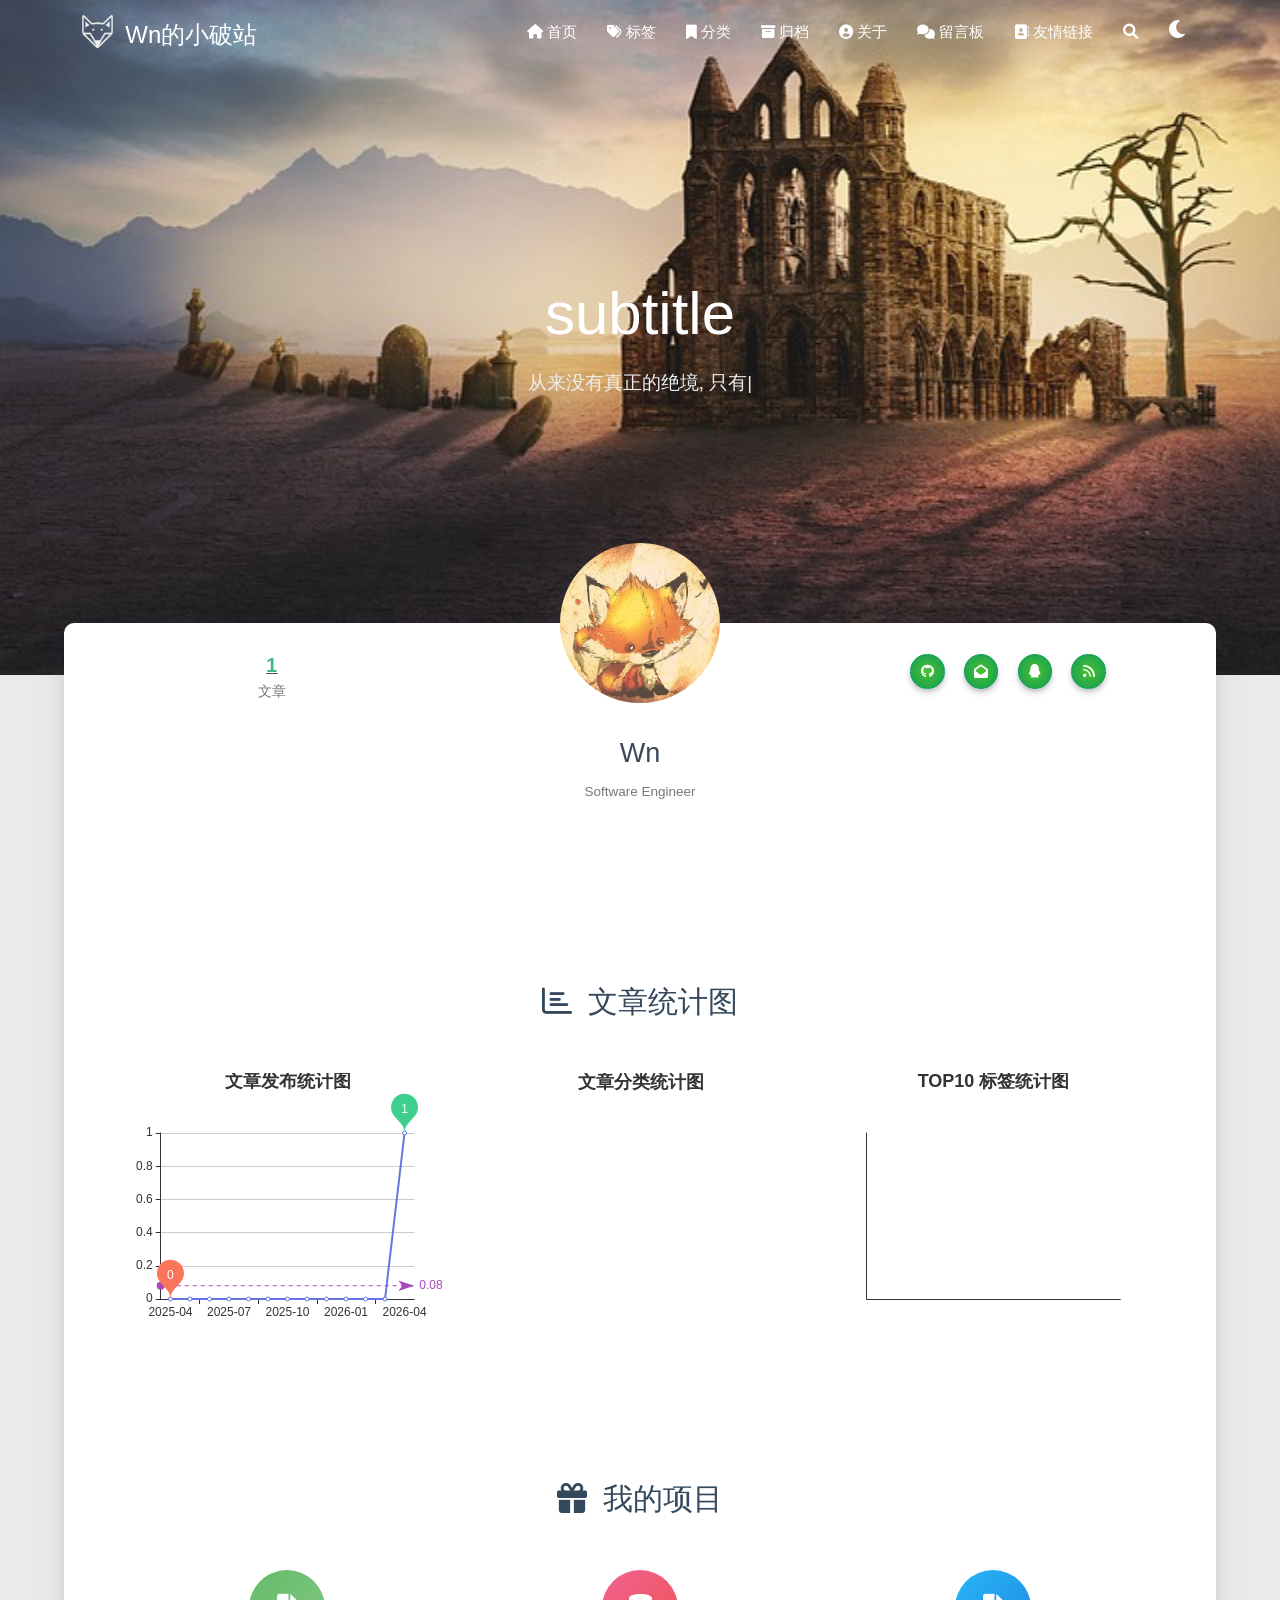
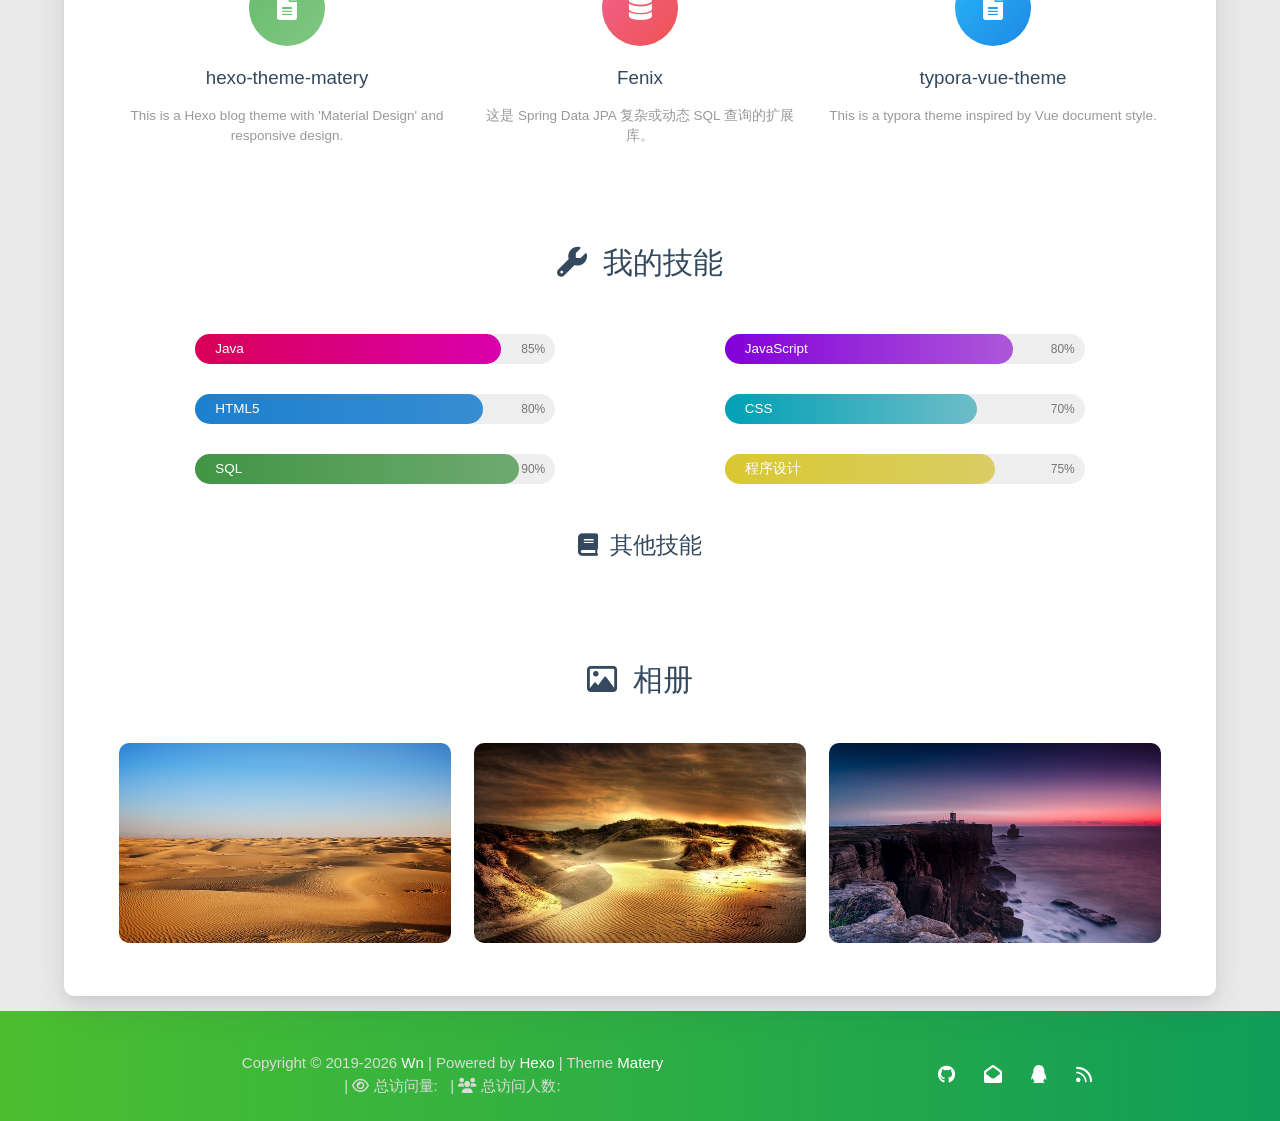
==== about/index.html @ 69664c90 "Site updated: 2026-04-17 13:32:18" ====
<!DOCTYPE HTML>
<html lang="zh-CN">


<head>
    <meta charset="utf-8">
    <meta name="keywords" content="关于, Wn的小破站">
    <meta name="description" content="不忘其所始，不求其所终">
    <meta http-equiv="X-UA-Compatible" content="IE=edge">
    <meta name="viewport" content="width=device-width, initial-scale=1.0, user-scalable=no">
    <meta name="renderer" content="webkit|ie-stand|ie-comp">
    <meta name="mobile-web-app-capable" content="yes">
    <meta name="format-detection" content="telephone=no">
    <meta name="apple-mobile-web-app-capable" content="yes">
    <meta name="apple-mobile-web-app-status-bar-style" content="black-translucent">
    <meta name="referrer" content="no-referrer-when-downgrade">
    <!-- Global site tag (gtag.js) - Google Analytics -->


    <title>关于 | Wn的小破站</title>
    <link rel="icon" type="image/png" href="/favicon.png">
    


    <!-- bg-cover style     -->



<link rel="stylesheet" type="text/css" href="/libs/awesome/css/all.min.css">
<link rel="stylesheet" type="text/css" href="/libs/materialize/materialize.min.css">
<link rel="stylesheet" type="text/css" href="/libs/aos/aos.css">
<link rel="stylesheet" type="text/css" href="/libs/animate/animate.min.css">
<link rel="stylesheet" type="text/css" href="/libs/lightGallery/css/lightgallery.min.css">
<link rel="stylesheet" type="text/css" href="/css/matery.css">
<link rel="stylesheet" type="text/css" href="/css/my.css">
<link rel="stylesheet" type="text/css" href="/css/dark.css" media="none" onload="if(media!='all')media='all'">




    <link rel="stylesheet" href="/libs/tocbot/tocbot.css">
    <link rel="stylesheet" href="/css/post.css">




    
        <link rel="stylesheet" type="text/css" href="/css/reward.css">
    



    <script src="/libs/jquery/jquery-3.6.0.min.js"></script>

<meta name="generator" content="Hexo 7.3.0"><link rel="alternate" href="/atom.xml" title="Wn的小破站" type="application/atom+xml">
<link rel="stylesheet" href="/css/prism.css" type="text/css">
<link rel="stylesheet" href="/css/prism-line-numbers.css" type="text/css"></head>


<body>
    <header class="navbar-fixed">
    <nav id="headNav" class="bg-color nav-transparent">
        <div id="navContainer" class="nav-wrapper container">
            <div class="brand-logo">
                <a href="/" class="waves-effect waves-light">
                    
                    <img src="/medias/logo.png" class="logo-img" alt="LOGO">
                    
                    <span class="logo-span">Wn的小破站</span>
                </a>
            </div>
            

<a href="#" data-target="mobile-nav" class="sidenav-trigger button-collapse"><i class="fas fa-bars"></i></a>
<ul class="right nav-menu">
  
  <li class="hide-on-med-and-down nav-item">
    
    <a href="/" class="waves-effect waves-light">
      
      <i class="fas fa-home" style="zoom: 0.6;"></i>
      
      <span>首页</span>
    </a>
    
  </li>
  
  <li class="hide-on-med-and-down nav-item">
    
    <a href="/tags" class="waves-effect waves-light">
      
      <i class="fas fa-tags" style="zoom: 0.6;"></i>
      
      <span>标签</span>
    </a>
    
  </li>
  
  <li class="hide-on-med-and-down nav-item">
    
    <a href="/categories" class="waves-effect waves-light">
      
      <i class="fas fa-bookmark" style="zoom: 0.6;"></i>
      
      <span>分类</span>
    </a>
    
  </li>
  
  <li class="hide-on-med-and-down nav-item">
    
    <a href="/archives" class="waves-effect waves-light">
      
      <i class="fas fa-archive" style="zoom: 0.6;"></i>
      
      <span>归档</span>
    </a>
    
  </li>
  
  <li class="hide-on-med-and-down nav-item">
    
    <a href="/about" class="waves-effect waves-light">
      
      <i class="fas fa-user-circle" style="zoom: 0.6;"></i>
      
      <span>关于</span>
    </a>
    
  </li>
  
  <li class="hide-on-med-and-down nav-item">
    
    <a href="/contact" class="waves-effect waves-light">
      
      <i class="fas fa-comments" style="zoom: 0.6;"></i>
      
      <span>留言板</span>
    </a>
    
  </li>
  
  <li class="hide-on-med-and-down nav-item">
    
    <a href="/friends" class="waves-effect waves-light">
      
      <i class="fas fa-address-book" style="zoom: 0.6;"></i>
      
      <span>友情链接</span>
    </a>
    
  </li>
  
  <li>
    <a href="#searchModal" class="modal-trigger waves-effect waves-light">
      <i id="searchIcon" class="fas fa-search" title="搜索" style="zoom: 0.85;"></i>
    </a>
  </li>
  <li>
    <a href="javascript:;" class="waves-effect waves-light" onclick="switchNightMode()" title="深色/浅色模式" >
      <i id="sum-moon-icon" class="fas fa-sun" style="zoom: 0.85;"></i>
    </a>
  </li>
</ul>


<div id="mobile-nav" class="side-nav sidenav">

    <div class="mobile-head bg-color">
        
        <img src="/medias/logo.png" class="logo-img circle responsive-img">
        
        <div class="logo-name">Wn的小破站</div>
        <div class="logo-desc">
            
            不忘其所始，不求其所终
            
        </div>
    </div>

    <ul class="menu-list mobile-menu-list">
        
        <li class="m-nav-item">
	  
		<a href="/" class="waves-effect waves-light">
			
			    <i class="fa-fw fas fa-home"></i>
			
			首页
		</a>
          
        </li>
        
        <li class="m-nav-item">
	  
		<a href="/tags" class="waves-effect waves-light">
			
			    <i class="fa-fw fas fa-tags"></i>
			
			标签
		</a>
          
        </li>
        
        <li class="m-nav-item">
	  
		<a href="/categories" class="waves-effect waves-light">
			
			    <i class="fa-fw fas fa-bookmark"></i>
			
			分类
		</a>
          
        </li>
        
        <li class="m-nav-item">
	  
		<a href="/archives" class="waves-effect waves-light">
			
			    <i class="fa-fw fas fa-archive"></i>
			
			归档
		</a>
          
        </li>
        
        <li class="m-nav-item">
	  
		<a href="/about" class="waves-effect waves-light">
			
			    <i class="fa-fw fas fa-user-circle"></i>
			
			关于
		</a>
          
        </li>
        
        <li class="m-nav-item">
	  
		<a href="/contact" class="waves-effect waves-light">
			
			    <i class="fa-fw fas fa-comments"></i>
			
			留言板
		</a>
          
        </li>
        
        <li class="m-nav-item">
	  
		<a href="/friends" class="waves-effect waves-light">
			
			    <i class="fa-fw fas fa-address-book"></i>
			
			友情链接
		</a>
          
        </li>
        
        
        <li><div class="divider"></div></li>
        <li>
            <a href="https://github.com/blinkfox/hexo-theme-matery" class="waves-effect waves-light" target="_blank">
                <i class="fab fa-github-square fa-fw"></i>Fork Me
            </a>
        </li>
        
    </ul>
</div>


        </div>

        
            <style>
    .nav-transparent .github-corner {
        display: none !important;
    }

    .github-corner {
        position: absolute;
        z-index: 10;
        top: 0;
        right: 0;
        border: 0;
        transform: scale(1.1);
    }

    .github-corner svg {
        color: #0f9d58;
        fill: #fff;
        height: 64px;
        width: 64px;
    }

    .github-corner:hover .octo-arm {
        animation: a 0.56s ease-in-out;
    }

    .github-corner .octo-arm {
        animation: none;
    }

    @keyframes a {
        0%,
        to {
            transform: rotate(0);
        }
        20%,
        60% {
            transform: rotate(-25deg);
        }
        40%,
        80% {
            transform: rotate(10deg);
        }
    }
</style>

<a href="https://github.com/blinkfox/hexo-theme-matery" class="github-corner tooltipped hide-on-med-and-down" target="_blank"
   data-tooltip="Fork Me" data-position="left" data-delay="50">
    <svg viewBox="0 0 250 250" aria-hidden="true">
        <path d="M0,0 L115,115 L130,115 L142,142 L250,250 L250,0 Z"></path>
        <path d="M128.3,109.0 C113.8,99.7 119.0,89.6 119.0,89.6 C122.0,82.7 120.5,78.6 120.5,78.6 C119.2,72.0 123.4,76.3 123.4,76.3 C127.3,80.9 125.5,87.3 125.5,87.3 C122.9,97.6 130.6,101.9 134.4,103.2"
              fill="currentColor" style="transform-origin: 130px 106px;" class="octo-arm"></path>
        <path d="M115.0,115.0 C114.9,115.1 118.7,116.5 119.8,115.4 L133.7,101.6 C136.9,99.2 139.9,98.4 142.2,98.6 C133.8,88.0 127.5,74.4 143.8,58.0 C148.5,53.4 154.0,51.2 159.7,51.0 C160.3,49.4 163.2,43.6 171.4,40.1 C171.4,40.1 176.1,42.5 178.8,56.2 C183.1,58.6 187.2,61.8 190.9,65.4 C194.5,69.0 197.7,73.2 200.1,77.6 C213.8,80.2 216.3,84.9 216.3,84.9 C212.7,93.1 206.9,96.0 205.4,96.6 C205.1,102.4 203.0,107.8 198.3,112.5 C181.9,128.9 168.3,122.5 157.7,114.1 C157.9,116.9 156.7,120.9 152.7,124.9 L141.0,136.5 C139.8,137.7 141.6,141.9 141.8,141.8 Z"
              fill="currentColor" class="octo-body"></path>
    </svg>
</a>
        
    </nav>

</header>

    <style type="text/css">
    /* don't remove. */
    .about-cover {
        height: 75vh;
    }
</style>

<div class="bg-cover pd-header about-cover">
    <div class="container">
    <div class="row">
    <div class="col s10 offset-s1 m8 offset-m2 l8 offset-l2">
        <div class="brand">
            <div class="title center-align">
                
                    subtitle
                
            </div>

            <div class="description center-align">
                
                <span id="subtitle"></span>
                <script src="/libs/typed/typed.js"></script>
                <script>
                    var typed = new Typed("#subtitle", {
                        strings: [ 
                            
                                "从来没有真正的绝境, 只有心灵的迷途",
                            
                                "Never really desperate, only the lost of the soul",
                            
                        ],
                        startDelay: 300,
                        typeSpeed: 100,
                        loop: true,
                        backSpeed: 50,
                        showCursor: true
                    });
                </script>
                
            </div>
        </div>
    </div>
</div>


<script>
    // 每天切换 banner 图.  Switch banner image every day.
    var bannerUrl = "/medias/banner/" + new Date().getDay() + '.jpg';
    $('.bg-cover').css('background-image', 'url(' + bannerUrl + ')');
</script>
<script>
    
      var bannerUrl = "/medias/featureimages/" + Math.floor(Math.random() * 24) + '.jpg';
    
    $('.bg-cover.about-cover').css('background-image', 'url(' + bannerUrl + ')');

</script>


    </div>
</div>

<main class="content">

    <div id="aboutme" class="container about-container">
        <div class="card">
            <div class="card-content">
                <div class="row">
                    <div class="post-statis col l4 hide-on-med-and-down" data-aos="zoom-in-right">
                        
<div class="statis">
    <span class="count"><a href="/">1</a></span>
    <span class="name">文章</span>
</div>






                    </div>
                    <div class="col s12 m12 l4">
                        <div class="profile center-align">
                            <div class="avatar">
                                <img src="/medias/avatar.jpg" alt="Wn"
                                     class="circle responsive-img avatar-img">
                            </div>
                            <div class="author">
                                <div class="post-statis hide-on-large-only" data-aos="zoom-in-right">
                                    
<div class="statis">
    <span class="count"><a href="/">1</a></span>
    <span class="name">文章</span>
</div>






                                </div>
                                <div class="title">Wn</div>
                                <div class="career">Software Engineer</div>
                                <div class="social-link hide-on-large-only" data-aos="zoom-in-left">
                                    
    <a href="https://github.com/blinkfox" class="tooltipped" target="_blank" data-tooltip="访问我的GitHub" data-position="top" data-delay="50">
        <i class="fab fa-github"></i>
    </a>



    <a href="mailto:1181062873@qq.com" class="tooltipped" target="_blank" data-tooltip="邮件联系我" data-position="top" data-delay="50">
        <i class="fas fa-envelope-open"></i>
    </a>







    <a href="tencent://AddContact/?fromId=50&fromSubId=1&subcmd=all&uin=1181062873" class="tooltipped" target="_blank" data-tooltip="QQ联系我: 1181062873" data-position="top" data-delay="50">
        <i class="fab fa-qq"></i>
    </a>







    <a href="/atom.xml" class="tooltipped" target="_blank" data-tooltip="RSS 订阅" data-position="top" data-delay="50">
        <i class="fas fa-rss"></i>
    </a>


                                </div>
                            </div>
                        </div>
                    </div>
                    <div class="col l4 hide-on-med-and-down" data-aos="zoom-in-left">
                        <div class="social-link">
                            
    <a href="https://github.com/blinkfox" class="tooltipped" target="_blank" data-tooltip="访问我的GitHub" data-position="top" data-delay="50">
        <i class="fab fa-github"></i>
    </a>



    <a href="mailto:1181062873@qq.com" class="tooltipped" target="_blank" data-tooltip="邮件联系我" data-position="top" data-delay="50">
        <i class="fas fa-envelope-open"></i>
    </a>







    <a href="tencent://AddContact/?fromId=50&fromSubId=1&subcmd=all&uin=1181062873" class="tooltipped" target="_blank" data-tooltip="QQ联系我: 1181062873" data-position="top" data-delay="50">
        <i class="fab fa-qq"></i>
    </a>







    <a href="/atom.xml" class="tooltipped" target="_blank" data-tooltip="RSS 订阅" data-position="top" data-delay="50">
        <i class="fas fa-rss"></i>
    </a>


                        </div>
                    </div>
                </div>

                <div class="introduction center-align" data-aos="fade-up">If you wish to succeed, you should use persistence as your good friend, experience as your reference, prudence as your brother and hope as your sentry.</div>

                <style type="text/css">
    #posts-chart,
    #categories-chart,
    #tags-chart {
        width: 100%;
        height: 300px;
        margin: 0.5rem auto;
        padding: 0.5rem;
    }
</style>

<div id="postCharts" class="post-charts">
    <div class="title center-align" data-aos="zoom-in-up">
        <i class="far fa-bar-chart"></i>&nbsp;&nbsp;文章统计图
    </div>
    <div class="row">
        <div class="chart col s12 m6 l4" data-aos="zoom-in-up">
            <div id="posts-chart"></div>
        </div>

        <div class="chart col s12 m6 l4" data-aos="zoom-in-up">
            <div id="categories-chart"></div>
        </div>

        <div class="chart col s12 m6 l4" data-aos="zoom-in-up">
            <div id="tags-chart"></div>
        </div>
    </div>
</div>

<script type="text/javascript" src="/libs/echarts/echarts.min.js"></script>
<script>
    let postsChart = echarts.init(document.getElementById('posts-chart'));
    let categoriesChart = echarts.init(document.getElementById('categories-chart'));
    let tagsChart = echarts.init(document.getElementById('tags-chart'));

    

    let postsOption = {
        title: {
            text: '文章发布统计图',
            top: -5,
            x: 'center'
        },
        tooltip: {
            trigger: 'axis'
        },
        xAxis: {
            type: 'category',
            data: ["2025-04","2025-05","2025-06","2025-07","2025-08","2025-09","2025-10","2025-11","2025-12","2026-01","2026-02","2026-03","2026-04"]
        },
        yAxis: {
            type: 'value',
        },
        series: [
            {
                name: '文章篇数',
                type: 'line',
                color: ['#6772e5'],
                data: [0,0,0,0,0,0,0,0,0,0,0,0,1],
                markPoint: {
                    symbolSize: 45,
                    color: ['#fa755a','#3ecf8e','#82d3f4'],
                    data: [{
                        type: 'max',
                        itemStyle: {color: ['#3ecf8e']},
                        name: '最大值'
                    }, {
                        type: 'min',
                        itemStyle: {color: ['#fa755a']},
                        name: '最小值'
                    }]
                },
                markLine: {
                    itemStyle: {color: ['#ab47bc']},
                    data: [
                        {type: 'average', name: '平均值'}
                    ]
                }
            }
        ]
    };

    

    let categoriesOption = {
        title: {
            text: '文章分类统计图',
            top: -4,
            x: 'center'
        },
        tooltip: {
            trigger: 'item',
            formatter: "{a} <br/>{b} : {c} ({d}%)"
        },
        series: [
            {
                name: '分类',
                type: 'pie',
                radius: '50%',
                color: ['#6772e5', '#ff9e0f', '#fa755a', '#3ecf8e', '#82d3f4', '#ab47bc', '#525f7f', '#f51c47', '#26A69A'],
                data: [],
                itemStyle: {
                    emphasis: {
                        shadowBlur: 10,
                        shadowOffsetX: 0,
                        shadowColor: 'rgba(0, 0, 0, 0.5)'
                    }
                }
            }
        ]
    };

    

    let tagsOption = {
        title: {
            text: 'TOP10 标签统计图',
            top: -5,
            x: 'center'
        },
        tooltip: {},
        xAxis: [
            {
                type: 'category',
                data: []
            }
        ],
        yAxis: [
            {
                type: 'value'
            }
        ],
        series: [
            {
                type: 'bar',
                color: ['#82d3f4'],
                barWidth : 18,
                data: [],
                markPoint: {
                    symbolSize: 45,
                    data: [{
                        type: 'max',
                        itemStyle: {color: ['#3ecf8e']},
                        name: '最大值'
                    }, {
                        type: 'min',
                        itemStyle: {color: ['#fa755a']},
                        name: '最小值'
                    }],
                },
                markLine: {
                    itemStyle: {color: ['#ab47bc']},
                    data: [
                        {type: 'average', name: '平均值'}
                    ]
                }
            }
        ]
    };

    // render the charts
    postsChart.setOption(postsOption);
    categoriesChart.setOption(categoriesOption);
    tagsChart.setOption(tagsOption);
</script>


                
                
<div class="my-projects">
    <div class="title center-align" data-aos="zoom-in-up">
        <i class="fas fa-gift"></i>&nbsp;&nbsp;我的项目
    </div>
    <div class="row">
        
        
        <div class="col s12 m6 l4" data-aos="fade-up">
            <div class="info center-align">
                <a href="http://github.com/blinkfox/hexo-theme-matery" class="icon"
                   style="background: linear-gradient(to bottom right, #66BB6A 0%, #81C784 100%)" target="_blank">
                    <i class="fas fa-file-alt"></i>
                </a>
                <div class="info-title">
                    <a href="http://github.com/blinkfox/hexo-theme-matery" target="_blank">hexo-theme-matery</a>
                </div>
                <div class="info-desc">This is a Hexo blog theme with &#39;Material Design&#39; and responsive design.</div>
            </div>
        </div>
        
        <div class="col s12 m6 l4" data-aos="fade-up">
            <div class="info center-align">
                <a href="https://github.com/blinkfox/fenix" class="icon"
                   style="background: linear-gradient(to bottom right, #F06292 0%, #EF5350 100%)" target="_blank">
                    <i class="fas fa-database"></i>
                </a>
                <div class="info-title">
                    <a href="https://github.com/blinkfox/fenix" target="_blank">Fenix</a>
                </div>
                <div class="info-desc">这是 Spring Data JPA 复杂或动态 SQL 查询的扩展库。</div>
            </div>
        </div>
        
        <div class="col s12 m6 l4" data-aos="fade-up">
            <div class="info center-align">
                <a href="https://github.com/blinkfox/typora-vue-theme" class="icon"
                   style="background: linear-gradient(to bottom right, #29B6F6 0%, #1E88E5 100%)" target="_blank">
                    <i class="fas fa-file-alt"></i>
                </a>
                <div class="info-title">
                    <a href="https://github.com/blinkfox/typora-vue-theme" target="_blank">typora-vue-theme</a>
                </div>
                <div class="info-desc">This is a typora theme inspired by Vue document style.</div>
            </div>
        </div>
        
        
    </div>
</div>

                

                
                
<div class="my-skills">
    <div class="title center-align" data-aos="zoom-in-up">
        <i class="fas fa-wrench"></i>&nbsp;&nbsp;我的技能
    </div>
    <div class="row">
        
        
        
        <div class="col s12 m6 l6" data-aos="fade-up">
            <div class="skillbar">
                <div class="skillbar-title"
                     style="background: linear-gradient(to right, #FF0066 0%, #FF00CC 100%); width: 85%">
                    <span>Java</span>
                </div>
                <div class="skill-bar-percent">85%</div>
            </div>
        </div>
        
        
        <div class="col s12 m6 l6" data-aos="fade-up">
            <div class="skillbar">
                <div class="skillbar-title"
                     style="background: linear-gradient(to right, #9900FF 0%, #CC66FF 100%); width: 80%">
                    <span>JavaScript</span>
                </div>
                <div class="skill-bar-percent">80%</div>
            </div>
        </div>
        
        
        <div class="col s12 m6 l6" data-aos="fade-up">
            <div class="skillbar">
                <div class="skillbar-title"
                     style="background: linear-gradient(to right, #2196F3 0%, #42A5F5 100%); width: 80%">
                    <span>HTML5</span>
                </div>
                <div class="skill-bar-percent">80%</div>
            </div>
        </div>
        
        
        <div class="col s12 m6 l6" data-aos="fade-up">
            <div class="skillbar">
                <div class="skillbar-title"
                     style="background: linear-gradient(to right, #00BCD4 0%, #80DEEA 100%); width: 70%">
                    <span>CSS</span>
                </div>
                <div class="skill-bar-percent">70%</div>
            </div>
        </div>
        
        
        <div class="col s12 m6 l6" data-aos="fade-up">
            <div class="skillbar">
                <div class="skillbar-title"
                     style="background: linear-gradient(to right, #4CAF50 0%, #81C784 100%); width: 90%">
                    <span>SQL</span>
                </div>
                <div class="skill-bar-percent">90%</div>
            </div>
        </div>
        
        
        <div class="col s12 m6 l6" data-aos="fade-up">
            <div class="skillbar">
                <div class="skillbar-title"
                     style="background: linear-gradient(to right, #FFEB3B 0%, #FFF176 100%); width: 75%">
                    <span>程序设计</span>
                </div>
                <div class="skill-bar-percent">75%</div>
            </div>
        </div>
        
        
    </div>

    

    
    <div class="other-skills chip-container" data-aos="zoom-in-up">
        <div class="sub-title center-align"><i class="fa fa-book"></i>&nbsp;&nbsp;其他技能</div>
        <div class="tag-chips center-align">
            
        </div>
    </div>
    

</div>

                

                
                
<div id="myGallery" class="my-gallery">
    <div class="title center-align" data-aos="zoom-in-up">
        <i class="far fa-image"></i>&nbsp;&nbsp;相册
    </div>
    <div class="row">
        
        
        <div class="photo col s12 m6 l4" data-aos="fade-up">
            <div class="img-item" data-src="/medias/featureimages/0.jpg">
                <img src="/medias/featureimages/0.jpg" class="responsive-img">
            </div>
        </div>
        
        <div class="photo col s12 m6 l4" data-aos="fade-up">
            <div class="img-item" data-src="/medias/featureimages/1.jpg">
                <img src="/medias/featureimages/1.jpg" class="responsive-img">
            </div>
        </div>
        
        <div class="photo col s12 m6 l4" data-aos="fade-up">
            <div class="img-item" data-src="/medias/featureimages/2.jpg">
                <img src="/medias/featureimages/2.jpg" class="responsive-img">
            </div>
        </div>
        
        
    </div>
</div>

<script>
    $(function () {
        let animateClass = 'animated pulse';
        $('#myGallery .photo').hover(function () {
            $(this).addClass(animateClass);
        }, function () {
            $(this).removeClass(animateClass);
        });
    });
</script>

                
                
                
                
            </div>
        </div>
    </div>
</main>


    <footer class="page-footer bg-color">
    
        <link rel="stylesheet" href="/libs/aplayer/APlayer.min.css">
<style>
    .aplayer .aplayer-lrc p {
        
        display: none;
        
        font-size: 12px;
        font-weight: 700;
        line-height: 16px !important;
    }

    .aplayer .aplayer-lrc p.aplayer-lrc-current {
        
        display: none;
        
        font-size: 15px;
        color: #42b983;
    }

    
    .aplayer.aplayer-fixed.aplayer-narrow .aplayer-body {
        left: -66px !important;
    }

    .aplayer.aplayer-fixed.aplayer-narrow .aplayer-body:hover {
        left: 0px !important;
    }

    
</style>
<div class="">
    
    <div class="row">
        <meting-js class="col l8 offset-l2 m10 offset-m1 s12"
                   server="netease"
                   type="playlist"
                   id="503838841"
                   fixed='true'
                   autoplay='false'
                   theme='#42b983'
                   loop='all'
                   order='random'
                   preload='auto'
                   volume='0.7'
                   list-folded='true'
        >
        </meting-js>
    </div>
</div>

<script src="/libs/aplayer/APlayer.min.js"></script>
<script src="/libs/aplayer/Meting.min.js"></script>

    

    <div class="container row center-align"
         style="margin-bottom: 0px !important;">
        <div class="col s12 m8 l8 copy-right">
            Copyright&nbsp;&copy;
            
                <span id="year">2019-2026</span>
            
            <a href="/about" target="_blank">Wn</a>
            |&nbsp;Powered by&nbsp;<a href="https://hexo.io/" target="_blank">Hexo</a>
            |&nbsp;Theme&nbsp;<a href="https://github.com/blinkfox/hexo-theme-matery" target="_blank">Matery</a>
            
            <br>
            
            
            
                
            
            
                <span id="busuanzi_container_site_pv">
                &nbsp;|&nbsp;<i class="far fa-eye"></i>&nbsp;总访问量:&nbsp;
                    <span id="busuanzi_value_site_pv" class="white-color"></span>
            </span>
            
            
                <span id="busuanzi_container_site_uv">
                &nbsp;|&nbsp;<i class="fas fa-users"></i>&nbsp;总访问人数:&nbsp;
                    <span id="busuanzi_value_site_uv" class="white-color"></span>
            </span>
            
            <br>

            <!-- 运行天数提醒. -->
            
            <br>
            
        </div>
        <div class="col s12 m4 l4 social-link social-statis">
    <a href="https://github.com/blinkfox" class="tooltipped" target="_blank" data-tooltip="访问我的GitHub" data-position="top" data-delay="50">
        <i class="fab fa-github"></i>
    </a>



    <a href="mailto:1181062873@qq.com" class="tooltipped" target="_blank" data-tooltip="邮件联系我" data-position="top" data-delay="50">
        <i class="fas fa-envelope-open"></i>
    </a>







    <a href="tencent://AddContact/?fromId=50&fromSubId=1&subcmd=all&uin=1181062873" class="tooltipped" target="_blank" data-tooltip="QQ联系我: 1181062873" data-position="top" data-delay="50">
        <i class="fab fa-qq"></i>
    </a>







    <a href="/atom.xml" class="tooltipped" target="_blank" data-tooltip="RSS 订阅" data-position="top" data-delay="50">
        <i class="fas fa-rss"></i>
    </a>

</div>
    </div>
</footer>

<div class="progress-bar"></div>


    <!-- 搜索遮罩框 -->
<div id="searchModal" class="modal">
    <div class="modal-content">
        <div class="search-header">
            <span class="title"><i class="fas fa-search"></i>&nbsp;&nbsp;搜索</span>
            <input type="search" id="searchInput" name="s" placeholder="请输入搜索的关键字"
                   class="search-input">
        </div>
        <div id="searchResult"></div>
    </div>
</div>

<script type="text/javascript">
$(function () {
    var searchFunc = function (path, search_id, content_id) {
        'use strict';
        $.ajax({
            url: path,
            dataType: "xml",
            success: function (xmlResponse) {
                // get the contents from search data
                var datas = $("entry", xmlResponse).map(function () {
                    return {
                        title: $("title", this).text(),
                        content: $("content", this).text(),
                        url: $("url", this).text()
                    };
                }).get();
                var $input = document.getElementById(search_id);
                var $resultContent = document.getElementById(content_id);
                $input.addEventListener('input', function () {
                    var str = '<ul class=\"search-result-list\">';
                    var keywords = this.value.trim().toLowerCase().split(/[\s\-]+/);
                    $resultContent.innerHTML = "";
                    if (this.value.trim().length <= 0) {
                        return;
                    }
                    // perform local searching
                    datas.forEach(function (data) {
                        var isMatch = true;
                        var data_title = data.title.trim().toLowerCase();
                        var data_content = data.content.trim().replace(/<[^>]+>/g, "").toLowerCase();
                        var data_url = data.url;
                        data_url = data_url.indexOf('/') === 0 ? data.url : '/' + data_url;
                        var index_title = -1;
                        var index_content = -1;
                        var first_occur = -1;
                        // only match artiles with not empty titles and contents
                        if (data_title !== '' && data_content !== '') {
                            keywords.forEach(function (keyword, i) {
                                index_title = data_title.indexOf(keyword);
                                index_content = data_content.indexOf(keyword);
                                if (index_title < 0 && index_content < 0) {
                                    isMatch = false;
                                } else {
                                    if (index_content < 0) {
                                        index_content = 0;
                                    }
                                    if (i === 0) {
                                        first_occur = index_content;
                                    }
                                }
                            });
                        }
                        // show search results
                        if (isMatch) {
                            str += "<li><a href='" + data_url + "' class='search-result-title'>" + data_title + "</a>";
                            var content = data.content.trim().replace(/<[^>]+>/g, "");
                            if (first_occur >= 0) {
                                // cut out 100 characters
                                var start = first_occur - 20;
                                var end = first_occur + 80;
                                if (start < 0) {
                                    start = 0;
                                }
                                if (start === 0) {
                                    end = 100;
                                }
                                if (end > content.length) {
                                    end = content.length;
                                }
                                var match_content = content.substr(start, end);
                                // highlight all keywords
                                keywords.forEach(function (keyword) {
                                    var regS = new RegExp(keyword, "gi");
                                    match_content = match_content.replace(regS, "<em class=\"search-keyword\">" + keyword + "</em>");
                                });

                                str += "<p class=\"search-result\">" + match_content + "...</p>"
                            }
                            str += "</li>";
                        }
                    });
                    str += "</ul>";
                    $resultContent.innerHTML = str;
                });
            }
        });
    };

    searchFunc('/search.xml', 'searchInput', 'searchResult');
});
</script>

    <!-- 白天和黑夜主题 -->
<div class="stars-con">
    <div id="stars"></div>
    <div id="stars2"></div>
    <div id="stars3"></div>  
</div>

<script>
    function switchNightMode() {
        $('<div class="Cuteen_DarkSky"><div class="Cuteen_DarkPlanet"></div></div>').appendTo($('body')),
        setTimeout(function () {
            $('body').hasClass('DarkMode') 
            ? ($('body').removeClass('DarkMode'), localStorage.setItem('isDark', '0'), $('#sum-moon-icon').removeClass("fa-sun").addClass('fa-moon')) 
            : ($('body').addClass('DarkMode'), localStorage.setItem('isDark', '1'), $('#sum-moon-icon').addClass("fa-sun").removeClass('fa-moon')),
            
            setTimeout(function () {
            $('.Cuteen_DarkSky').fadeOut(1e3, function () {
                $(this).remove()
            })
            }, 2e3)
        })
    }
</script>

    <!-- 回到顶部按钮 -->
<div id="backTop" class="top-scroll">
    <a class="btn-floating btn-large waves-effect waves-light" href="#!">
        <i class="fas fa-arrow-up"></i>
    </a>
</div>


    <script src="/libs/materialize/materialize.min.js"></script>
    <script src="/libs/masonry/masonry.pkgd.min.js"></script>
    <script src="/libs/aos/aos.js"></script>
    <script src="/libs/scrollprogress/scrollProgress.min.js"></script>
    <script src="/libs/lightGallery/js/lightgallery-all.min.js"></script>
    <script src="/js/matery.js"></script>

    

    
    
    

    <!-- 雪花特效 -->
    

    <!-- 鼠标星星特效 -->
    

     
        <script src="https://ssl.captcha.qq.com/TCaptcha.js"></script>
        <script src="/libs/others/TencentCaptcha.js"></script>
        <button id="TencentCaptcha" data-appid="xxxxxxxxxx" data-cbfn="callback" type="button" hidden></button>
    

    <!-- Baidu Analytics -->

    <!-- Baidu Push -->

<script>
    (function () {
        var bp = document.createElement('script');
        var curProtocol = window.location.protocol.split(':')[0];
        if (curProtocol === 'https') {
            bp.src = 'https://zz.bdstatic.com/linksubmit/push.js';
        } else {
            bp.src = 'http://push.zhanzhang.baidu.com/push.js';
        }
        var s = document.getElementsByTagName("script")[0];
        s.parentNode.insertBefore(bp, s);
    })();
</script>

    
    <script src="/libs/others/clicklove.js" async="async"></script>
    
    
    <script async src="/libs/others/busuanzi.pure.mini.js"></script>
    

    

    

    <!--腾讯兔小巢-->
    
    

    

    

    
    <script src="/libs/instantpage/instantpage.js" type="module"></script>
    

</body>

</html>
---- libs/lightGallery/css/lightgallery.min.css ----
@font-face{font-family:lg;src:url(../fonts/lg.ttf?22t19m) format("truetype"),url(../fonts/lg.woff?22t19m) format("woff"),url(../fonts/lg.svg?22t19m#lg) format("svg");font-weight:400;font-style:normal;font-display:block}.lg-icon{font-family:lg!important;speak:never;font-style:normal;font-weight:400;font-variant:normal;text-transform:none;line-height:1;-webkit-font-smoothing:antialiased;-moz-osx-font-smoothing:grayscale}.lg-actions .lg-next,.lg-actions .lg-prev{background-color:rgba(0,0,0,.45);border-radius:2px;color:#999;cursor:pointer;display:block;font-size:22px;margin-top:-10px;padding:8px 10px 9px;position:absolute;top:50%;z-index:1080;border:none;outline:0}.lg-actions .lg-next.disabled,.lg-actions .lg-prev.disabled{pointer-events:none;opacity:.5}.lg-actions .lg-next:hover,.lg-actions .lg-prev:hover{color:#FFF}.lg-actions .lg-next{right:20px}.lg-actions .lg-next:before{content:"\e095"}.lg-actions .lg-prev{left:20px}.lg-actions .lg-prev:after{content:"\e094"}@-webkit-keyframes lg-right-end{0%,100%{left:0}50%{left:-30px}}@-moz-keyframes lg-right-end{0%,100%{left:0}50%{left:-30px}}@-ms-keyframes lg-right-end{0%,100%{left:0}50%{left:-30px}}@keyframes lg-right-end{0%,100%{left:0}50%{left:-30px}}@-webkit-keyframes lg-left-end{0%,100%{left:0}50%{left:30px}}@-moz-keyframes lg-left-end{0%,100%{left:0}50%{left:30px}}@-ms-keyframes lg-left-end{0%,100%{left:0}50%{left:30px}}@keyframes lg-left-end{0%,100%{left:0}50%{left:30px}}.lg-outer.lg-right-end .lg-object{-webkit-animation:lg-right-end .3s;-o-animation:lg-right-end .3s;animation:lg-right-end .3s;position:relative}.lg-outer.lg-left-end .lg-object{-webkit-animation:lg-left-end .3s;-o-animation:lg-left-end .3s;animation:lg-left-end .3s;position:relative}.lg-toolbar{z-index:1082;left:0;position:absolute;top:0;width:100%;background-color:rgba(0,0,0,.45)}.lg-toolbar .lg-icon{color:#999;cursor:pointer;float:right;font-size:24px;height:47px;line-height:27px;padding:10px 0;text-align:center;width:50px;text-decoration:none!important;outline:0;background:0 0;border:none;box-shadow:none;-webkit-transition:color .2s linear;-o-transition:color .2s linear;transition:color .2s linear}.lg-toolbar .lg-icon:hover{color:#FFF}.lg-toolbar .lg-close:after{content:"\e070"}.lg-toolbar .lg-download:after{content:"\e0f2"}.lg-sub-html{background-color:rgba(0,0,0,.45);bottom:0;color:#EEE;font-size:16px;left:0;padding:10px 40px;position:fixed;right:0;text-align:center;z-index:1080}.lg-sub-html h4{margin:0;font-size:13px;font-weight:700}.lg-sub-html p{font-size:12px;margin:5px 0 0}#lg-counter{color:#999;display:inline-block;font-size:16px;padding-left:20px;padding-top:12px;vertical-align:middle}.lg-next,.lg-prev,.lg-toolbar{opacity:1;-webkit-transition:-webkit-transform .35s cubic-bezier(0,0,.25,1) 0s,opacity .35s cubic-bezier(0,0,.25,1) 0s,color .2s linear;-moz-transition:-moz-transform .35s cubic-bezier(0,0,.25,1) 0s,opacity .35s cubic-bezier(0,0,.25,1) 0s,color .2s linear;-o-transition:-o-transform .35s cubic-bezier(0,0,.25,1) 0s,opacity .35s cubic-bezier(0,0,.25,1) 0s,color .2s linear;transition:transform .35s cubic-bezier(0,0,.25,1) 0s,opacity .35s cubic-bezier(0,0,.25,1) 0s,color .2s linear}.lg-hide-items .lg-prev{opacity:0;-webkit-transform:translate3d(-10px,0,0);transform:translate3d(-10px,0,0)}.lg-hide-items .lg-next{opacity:0;-webkit-transform:translate3d(10px,0,0);transform:translate3d(10px,0,0)}.lg-hide-items .lg-toolbar{opacity:0;-webkit-transform:translate3d(0,-10px,0);transform:translate3d(0,-10px,0)}body:not(.lg-from-hash) .lg-outer.lg-start-zoom .lg-object{-webkit-transform:scale3d(.5,.5,.5);transform:scale3d(.5,.5,.5);opacity:0;-webkit-transition:-webkit-transform 250ms cubic-bezier(0,0,.25,1) 0s,opacity 250ms cubic-bezier(0,0,.25,1)!important;-moz-transition:-moz-transform 250ms cubic-bezier(0,0,.25,1) 0s,opacity 250ms cubic-bezier(0,0,.25,1)!important;-o-transition:-o-transform 250ms cubic-bezier(0,0,.25,1) 0s,opacity 250ms cubic-bezier(0,0,.25,1)!important;transition:transform 250ms cubic-bezier(0,0,.25,1) 0s,opacity 250ms cubic-bezier(0,0,.25,1)!important;-webkit-transform-origin:50% 50%;-moz-transform-origin:50% 50%;-ms-transform-origin:50% 50%;transform-origin:50% 50%}body:not(.lg-from-hash) .lg-outer.lg-start-zoom .lg-item.lg-complete .lg-object{-webkit-transform:scale3d(1,1,1);transform:scale3d(1,1,1);opacity:1}.lg-outer .lg-thumb-outer{background-color:#0D0A0A;bottom:0;position:absolute;width:100%;z-index:1080;max-height:350px;-webkit-transform:translate3d(0,100%,0);transform:translate3d(0,100%,0);-webkit-transition:-webkit-transform .25s cubic-bezier(0,0,.25,1) 0s;-moz-transition:-moz-transform .25s cubic-bezier(0,0,.25,1) 0s;-o-transition:-o-transform .25s cubic-bezier(0,0,.25,1) 0s;transition:transform .25s cubic-bezier(0,0,.25,1) 0s}.lg-outer .lg-thumb-outer.lg-grab .lg-thumb-item{cursor:-webkit-grab;cursor:-moz-grab;cursor:-o-grab;cursor:-ms-grab;cursor:grab}.lg-outer .lg-thumb-outer.lg-grabbing .lg-thumb-item{cursor:move;cursor:-webkit-grabbing;cursor:-moz-grabbing;cursor:-o-grabbing;cursor:-ms-grabbing;cursor:grabbing}.lg-outer .lg-thumb-outer.lg-dragging .lg-thumb{-webkit-transition-duration:0s!important;transition-duration:0s!important}.lg-outer.lg-thumb-open .lg-thumb-outer{-webkit-transform:translate3d(0,0,0);transform:translate3d(0,0,0)}.lg-outer .lg-thumb{padding:10px 0;height:100%;margin-bottom:-5px}.lg-outer .lg-thumb-item{cursor:pointer;float:left;overflow:hidden;height:100%;border:2px solid #FFF;border-radius:4px;margin-bottom:5px}@media (min-width:1025px){.lg-outer .lg-thumb-item{-webkit-transition:border-color .25s ease;-o-transition:border-color .25s ease;transition:border-color .25s ease}}.lg-outer .lg-thumb-item.active,.lg-outer .lg-thumb-item:hover{border-color:#a90707}.lg-outer .lg-thumb-item img{width:100%;height:100%;object-fit:cover}.lg-outer.lg-has-thumb .lg-item{padding-bottom:120px}.lg-outer.lg-can-toggle .lg-item{padding-bottom:0}.lg-outer.lg-pull-caption-up .lg-sub-html{-webkit-transition:bottom .25s ease;-o-transition:bottom .25s ease;transition:bottom .25s ease}.lg-outer.lg-pull-caption-up.lg-thumb-open .lg-sub-html{bottom:100px}.lg-outer .lg-toogle-thumb{background-color:#0D0A0A;border-radius:2px 2px 0 0;color:#999;cursor:pointer;font-size:24px;height:39px;line-height:27px;padding:5px 0;position:absolute;right:20px;text-align:center;top:-39px;width:50px;outline:0;border:none}.lg-outer .lg-toogle-thumb:after{content:"\e1ff"}.lg-outer .lg-toogle-thumb:hover{color:#FFF}.lg-outer .lg-video-cont{display:inline-block;vertical-align:middle;max-width:1140px;max-height:100%;width:100%;padding:0 5px}.lg-outer .lg-video{width:100%;height:0;padding-bottom:56.25%;overflow:hidden;position:relative}.lg-outer .lg-video .lg-object{display:inline-block;position:absolute;top:0;left:0;width:100%!important;height:100%!important}.lg-outer .lg-video .lg-video-play{width:84px;height:59px;position:absolute;left:50%;top:50%;margin-left:-42px;margin-top:-30px;z-index:1080;cursor:pointer}.lg-outer .lg-has-iframe .lg-video{-webkit-overflow-scrolling:touch;overflow:auto}.lg-outer .lg-has-vimeo .lg-video-play{background:url(../img/vimeo-play.png) no-repeat}.lg-outer .lg-has-vimeo:hover .lg-video-play{background:url(../img/vimeo-play.png) 0 -58px no-repeat}.lg-outer .lg-has-html5 .lg-video-play{background:url(../img/video-play.png) no-repeat;height:64px;margin-left:-32px;margin-top:-32px;width:64px;opacity:.8}.lg-outer .lg-has-html5:hover .lg-video-play{opacity:1}.lg-outer .lg-has-youtube .lg-video-play{background:url(../img/youtube-play.png) no-repeat}.lg-outer .lg-has-youtube:hover .lg-video-play{background:url(../img/youtube-play.png) 0 -60px no-repeat}.lg-outer .lg-video-object{width:100%!important;height:100%!important;position:absolute;top:0;left:0}.lg-outer .lg-has-video .lg-video-object{visibility:hidden}.lg-outer .lg-has-video.lg-video-playing .lg-object,.lg-outer .lg-has-video.lg-video-playing .lg-video-play{display:none}.lg-outer .lg-has-video.lg-video-playing .lg-video-object{visibility:visible}.lg-progress-bar{background-color:#333;height:5px;left:0;position:absolute;top:0;width:100%;z-index:1083;opacity:0;-webkit-transition:opacity 80ms ease 0s;-moz-transition:opacity 80ms ease 0s;-o-transition:opacity 80ms ease 0s;transition:opacity 80ms ease 0s}.lg-progress-bar .lg-progress{background-color:#a90707;height:5px;width:0}.lg-progress-bar.lg-start .lg-progress{width:100%}.lg-show-autoplay .lg-progress-bar{opacity:1}.lg-autoplay-button:after{content:"\e01d"}.lg-show-autoplay .lg-autoplay-button:after{content:"\e01a"}.lg-outer.lg-css3.lg-zoom-dragging .lg-item.lg-complete.lg-zoomable .lg-image,.lg-outer.lg-css3.lg-zoom-dragging .lg-item.lg-complete.lg-zoomable .lg-img-wrap{-webkit-transition-duration:0s;transition-duration:0s}.lg-outer.lg-use-transition-for-zoom .lg-item.lg-complete.lg-zoomable .lg-img-wrap{-webkit-transition:-webkit-transform .3s cubic-bezier(0,0,.25,1) 0s;-moz-transition:-moz-transform .3s cubic-bezier(0,0,.25,1) 0s;-o-transition:-o-transform .3s cubic-bezier(0,0,.25,1) 0s;transition:transform .3s cubic-bezier(0,0,.25,1) 0s}.lg-outer.lg-use-left-for-zoom .lg-item.lg-complete.lg-zoomable .lg-img-wrap{-webkit-transition:left .3s cubic-bezier(0,0,.25,1) 0s,top .3s cubic-bezier(0,0,.25,1) 0s;-moz-transition:left .3s cubic-bezier(0,0,.25,1) 0s,top .3s cubic-bezier(0,0,.25,1) 0s;-o-transition:left .3s cubic-bezier(0,0,.25,1) 0s,top .3s cubic-bezier(0,0,.25,1) 0s;transition:left .3s cubic-bezier(0,0,.25,1) 0s,top .3s cubic-bezier(0,0,.25,1) 0s}.lg-outer .lg-item.lg-complete.lg-zoomable .lg-img-wrap{-webkit-transform:translate3d(0,0,0);transform:translate3d(0,0,0);-webkit-backface-visibility:hidden;-moz-backface-visibility:hidden;backface-visibility:hidden}.lg-outer .lg-item.lg-complete.lg-zoomable .lg-image{-webkit-transform:scale3d(1,1,1);transform:scale3d(1,1,1);-webkit-transition:-webkit-transform .3s cubic-bezier(0,0,.25,1) 0s,opacity .15s!important;-moz-transition:-moz-transform .3s cubic-bezier(0,0,.25,1) 0s,opacity .15s!important;-o-transition:-o-transform .3s cubic-bezier(0,0,.25,1) 0s,opacity .15s!important;transition:transform .3s cubic-bezier(0,0,.25,1) 0s,opacity .15s!important;-webkit-transform-origin:0 0;-moz-transform-origin:0 0;-ms-transform-origin:0 0;transform-origin:0 0;-webkit-backface-visibility:hidden;-moz-backface-visibility:hidden;backface-visibility:hidden}#lg-zoom-in:after{content:"\e311"}#lg-actual-size{font-size:20px}#lg-actual-size:after{content:"\e033"}#lg-zoom-out{opacity:.5;pointer-events:none}#lg-zoom-out:after{content:"\e312"}.lg-zoomed #lg-zoom-out{opacity:1;pointer-events:auto}.lg-outer .lg-pager-outer{bottom:60px;left:0;position:absolute;right:0;text-align:center;z-index:1080;height:10px}.lg-outer .lg-pager-outer.lg-pager-hover .lg-pager-cont{overflow:visible}.lg-outer .lg-pager-cont{cursor:pointer;display:inline-block;overflow:hidden;position:relative;vertical-align:top;margin:0 5px}.lg-outer .lg-pager-cont:hover .lg-pager-thumb-cont{opacity:1;-webkit-transform:translate3d(0,0,0);transform:translate3d(0,0,0)}.lg-outer .lg-pager-cont.lg-pager-active .lg-pager{box-shadow:0 0 0 2px #fff inset}.lg-outer .lg-pager-thumb-cont{background-color:#fff;color:#FFF;bottom:100%;height:83px;left:0;margin-bottom:20px;margin-left:-60px;opacity:0;padding:5px;position:absolute;width:120px;border-radius:3px;-webkit-transition:opacity .15s ease 0s,-webkit-transform .15s ease 0s;-moz-transition:opacity .15s ease 0s,-moz-transform .15s ease 0s;-o-transition:opacity .15s ease 0s,-o-transform .15s ease 0s;transition:opacity .15s ease 0s,transform .15s ease 0s;-webkit-transform:translate3d(0,5px,0);transform:translate3d(0,5px,0)}.lg-outer .lg-pager-thumb-cont img{width:100%;height:100%}.lg-outer .lg-pager{background-color:rgba(255,255,255,.5);border-radius:50%;box-shadow:0 0 0 8px rgba(255,255,255,.7) inset;display:block;height:12px;-webkit-transition:box-shadow .3s ease 0s;-o-transition:box-shadow .3s ease 0s;transition:box-shadow .3s ease 0s;width:12px}.lg-outer .lg-pager:focus,.lg-outer .lg-pager:hover{box-shadow:0 0 0 8px #fff inset}.lg-outer .lg-caret{border-left:10px solid transparent;border-right:10px solid transparent;border-top:10px dashed;bottom:-10px;display:inline-block;height:0;left:50%;margin-left:-5px;position:absolute;vertical-align:middle;width:0}.lg-fullscreen:after{content:"\e20c"}.lg-fullscreen-on .lg-fullscreen:after{content:"\e20d"}.lg-outer #lg-dropdown-overlay{background-color:rgba(0,0,0,.25);bottom:0;cursor:default;left:0;position:fixed;right:0;top:0;z-index:1081;opacity:0;visibility:hidden;-webkit-transition:visibility 0s linear .18s,opacity .18s linear 0s;-o-transition:visibility 0s linear .18s,opacity .18s linear 0s;transition:visibility 0s linear .18s,opacity .18s linear 0s}.lg-outer.lg-dropdown-active #lg-dropdown-overlay,.lg-outer.lg-dropdown-active .lg-dropdown{-webkit-transition-delay:0s;transition-delay:0s;-moz-transform:translate3d(0,0,0);-o-transform:translate3d(0,0,0);-ms-transform:translate3d(0,0,0);-webkit-transform:translate3d(0,0,0);transform:translate3d(0,0,0);opacity:1;visibility:visible}.lg-outer.lg-dropdown-active #lg-share{color:#FFF}.lg-outer .lg-dropdown{background-color:#fff;border-radius:2px;font-size:14px;list-style-type:none;margin:0;padding:10px 0;position:absolute;right:0;text-align:left;top:50px;opacity:0;visibility:hidden;-moz-transform:translate3d(0,5px,0);-o-transform:translate3d(0,5px,0);-ms-transform:translate3d(0,5px,0);-webkit-transform:translate3d(0,5px,0);transform:translate3d(0,5px,0);-webkit-transition:-webkit-transform .18s linear 0s,visibility 0s linear .5s,opacity .18s linear 0s;-moz-transition:-moz-transform .18s linear 0s,visibility 0s linear .5s,opacity .18s linear 0s;-o-transition:-o-transform .18s linear 0s,visibility 0s linear .5s,opacity .18s linear 0s;transition:transform .18s linear 0s,visibility 0s linear .5s,opacity .18s linear 0s}.lg-outer .lg-dropdown:after{content:"";display:block;height:0;width:0;position:absolute;border:8px solid transparent;border-bottom-color:#FFF;right:16px;top:-16px}.lg-outer .lg-dropdown>li:last-child{margin-bottom:0}.lg-outer .lg-dropdown>li:hover .lg-icon,.lg-outer .lg-dropdown>li:hover a{color:#333}.lg-outer .lg-dropdown a{color:#333;display:block;white-space:pre;padding:4px 12px;font-family:"Open Sans","Helvetica Neue",Helvetica,Arial,sans-serif;font-size:12px}.lg-outer .lg-dropdown a:hover{background-color:rgba(0,0,0,.07)}.lg-outer .lg-dropdown .lg-dropdown-text{display:inline-block;line-height:1;margin-top:-3px;vertical-align:middle}.lg-outer .lg-dropdown .lg-icon{color:#333;display:inline-block;float:none;font-size:20px;height:auto;line-height:1;margin-right:8px;padding:0;vertical-align:middle;width:auto}.lg-outer,.lg-outer .lg,.lg-outer .lg-inner{height:100%;width:100%}.lg-outer #lg-share{position:relative}.lg-outer #lg-share:after{content:"\e80d"}.lg-outer #lg-share-facebook .lg-icon{color:#3b5998}.lg-outer #lg-share-facebook .lg-icon:after{content:"\e904"}.lg-outer #lg-share-twitter .lg-icon{color:#00aced}.lg-outer #lg-share-twitter .lg-icon:after{content:"\e907"}.lg-outer #lg-share-googleplus .lg-icon{color:#dd4b39}.lg-outer #lg-share-googleplus .lg-icon:after{content:"\e905"}.lg-outer #lg-share-pinterest .lg-icon{color:#cb2027}.lg-outer #lg-share-pinterest .lg-icon:after{content:"\e906"}.lg-outer .lg-img-rotate{position:absolute;padding:0 5px;left:0;right:0;top:0;bottom:0;-webkit-transition:-webkit-transform .3s cubic-bezier(.32,0,.67,0) 0s;-moz-transition:-moz-transform .3s cubic-bezier(.32,0,.67,0) 0s;-o-transition:-o-transform .3s cubic-bezier(.32,0,.67,0) 0s;transition:transform .3s cubic-bezier(.32,0,.67,0) 0s}.lg-rotate-left:after{content:"\e900"}.lg-rotate-right:after{content:"\e901"}.lg-icon.lg-flip-hor,.lg-icon.lg-flip-ver{font-size:26px}.lg-flip-ver:after{content:"\e903"}.lg-flip-hor:after{content:"\e902"}.lg-group:after{content:"";display:table;clear:both}.lg-outer{position:fixed;top:0;left:0;z-index:1050;text-align:left;opacity:0;outline:0;-webkit-transition:opacity .15s ease 0s;-o-transition:opacity .15s ease 0s;transition:opacity .15s ease 0s}.lg-outer *{-webkit-box-sizing:border-box;-moz-box-sizing:border-box;box-sizing:border-box}.lg-outer.lg-visible{opacity:1}.lg-outer.lg-css3 .lg-item.lg-current,.lg-outer.lg-css3 .lg-item.lg-next-slide,.lg-outer.lg-css3 .lg-item.lg-prev-slide{-webkit-transition-duration:inherit!important;transition-duration:inherit!important;-webkit-transition-timing-function:inherit!important;transition-timing-function:inherit!important}.lg-outer.lg-css3.lg-dragging .lg-item.lg-current,.lg-outer.lg-css3.lg-dragging .lg-item.lg-next-slide,.lg-outer.lg-css3.lg-dragging .lg-item.lg-prev-slide{-webkit-transition-duration:0s!important;transition-duration:0s!important;opacity:1}.lg-outer.lg-grab img.lg-object{cursor:-webkit-grab;cursor:-moz-grab;cursor:-o-grab;cursor:-ms-grab;cursor:grab}.lg-outer.lg-grabbing img.lg-object{cursor:move;cursor:-webkit-grabbing;cursor:-moz-grabbing;cursor:-o-grabbing;cursor:-ms-grabbing;cursor:grabbing}.lg-outer .lg{position:relative;overflow:hidden;margin-left:auto;margin-right:auto;max-width:100%;max-height:100%}.lg-outer .lg-inner{position:absolute;left:0;top:0;white-space:nowrap}.lg-outer .lg-item{background:url(../img/loading.gif) center center no-repeat;display:none!important}.lg-outer.lg-css .lg-current,.lg-outer.lg-css3 .lg-current,.lg-outer.lg-css3 .lg-next-slide,.lg-outer.lg-css3 .lg-prev-slide{display:inline-block!important}.lg-outer .lg-img-wrap,.lg-outer .lg-item{display:inline-block;text-align:center;position:absolute;width:100%;height:100%}.lg-outer .lg-img-wrap:before,.lg-outer .lg-item:before{content:"";display:inline-block;height:50%;width:1px;margin-right:-1px}.lg-outer .lg-img-wrap{position:absolute;padding:0 5px;left:0;right:0;top:0;bottom:0}.lg-outer .lg-item.lg-complete{background-image:none}.lg-outer .lg-item.lg-current{z-index:1060}.lg-outer .lg-image{display:inline-block;vertical-align:middle;max-width:100%;max-height:100%;width:auto!important;height:auto!important}.lg-outer.lg-show-after-load .lg-item .lg-object,.lg-outer.lg-show-after-load .lg-item .lg-video-play{opacity:0;-webkit-transition:opacity .15s ease 0s;-o-transition:opacity .15s ease 0s;transition:opacity .15s ease 0s}.lg-outer.lg-show-after-load .lg-item.lg-complete .lg-object,.lg-outer.lg-show-after-load .lg-item.lg-complete .lg-video-play{opacity:1}.lg-outer .lg-empty-html,.lg-outer.lg-hide-download #lg-download{display:none}.lg-backdrop{position:fixed;top:0;left:0;right:0;bottom:0;z-index:1040;background-color:#000;opacity:0;-webkit-transition:opacity .15s ease 0s;-o-transition:opacity .15s ease 0s;transition:opacity .15s ease 0s}.lg-backdrop.in{opacity:1}.lg-css3.lg-no-trans .lg-current,.lg-css3.lg-no-trans .lg-next-slide,.lg-css3.lg-no-trans .lg-prev-slide{-webkit-transition:none 0s ease 0s!important;-moz-transition:none 0s ease 0s!important;-o-transition:none 0s ease 0s!important;transition:none 0s ease 0s!important}.lg-css3.lg-use-css3 .lg-item,.lg-css3.lg-use-left .lg-item{-webkit-backface-visibility:hidden;-moz-backface-visibility:hidden;backface-visibility:hidden}.lg-css3.lg-fade .lg-item{opacity:0}.lg-css3.lg-fade .lg-item.lg-current{opacity:1}.lg-css3.lg-fade .lg-item.lg-current,.lg-css3.lg-fade .lg-item.lg-next-slide,.lg-css3.lg-fade .lg-item.lg-prev-slide{-webkit-transition:opacity .1s ease 0s;-moz-transition:opacity .1s ease 0s;-o-transition:opacity .1s ease 0s;transition:opacity .1s ease 0s}.lg-css3.lg-slide.lg-use-css3 .lg-item{opacity:0}.lg-css3.lg-slide.lg-use-css3 .lg-item.lg-prev-slide{-webkit-transform:translate3d(-100%,0,0);transform:translate3d(-100%,0,0)}.lg-css3.lg-slide.lg-use-css3 .lg-item.lg-next-slide{-webkit-transform:translate3d(100%,0,0);transform:translate3d(100%,0,0)}.lg-css3.lg-slide.lg-use-css3 .lg-item.lg-current{-webkit-transform:translate3d(0,0,0);transform:translate3d(0,0,0);opacity:1}.lg-css3.lg-slide.lg-use-css3 .lg-item.lg-current,.lg-css3.lg-slide.lg-use-css3 .lg-item.lg-next-slide,.lg-css3.lg-slide.lg-use-css3 .lg-item.lg-prev-slide{-webkit-transition:-webkit-transform 1s cubic-bezier(0,0,.25,1) 0s,opacity .1s ease 0s;-moz-transition:-moz-transform 1s cubic-bezier(0,0,.25,1) 0s,opacity .1s ease 0s;-o-transition:-o-transform 1s cubic-bezier(0,0,.25,1) 0s,opacity .1s ease 0s;transition:transform 1s cubic-bezier(0,0,.25,1) 0s,opacity .1s ease 0s}.lg-css3.lg-slide.lg-use-left .lg-item{opacity:0;position:absolute;left:0}.lg-css3.lg-slide.lg-use-left .lg-item.lg-prev-slide{left:-100%}.lg-css3.lg-slide.lg-use-left .lg-item.lg-next-slide{left:100%}.lg-css3.lg-slide.lg-use-left .lg-item.lg-current{left:0;opacity:1}.lg-css3.lg-slide.lg-use-left .lg-item.lg-current,.lg-css3.lg-slide.lg-use-left .lg-item.lg-next-slide,.lg-css3.lg-slide.lg-use-left .lg-item.lg-prev-slide{-webkit-transition:left 1s cubic-bezier(0,0,.25,1) 0s,opacity .1s ease 0s;-moz-transition:left 1s cubic-bezier(0,0,.25,1) 0s,opacity .1s ease 0s;-o-transition:left 1s cubic-bezier(0,0,.25,1) 0s,opacity .1s ease 0s;transition:left 1s cubic-bezier(0,0,.25,1) 0s,opacity .1s ease 0s}
---- css/matery.css ----
/*全局基础样式*/
/*小屏幕下(手机类)的样式*/
@media only screen and (max-width: 601px) {
    .container {
        width: 95%;
    }
}

/*中等屏幕下(平板类)的样式*/
@media only screen and (min-width: 600px) and (max-width: 992px) {
    .container {
        width: 90%;
    }
}

/*大屏幕下(桌面类)的样式*/
@media only screen and (min-width: 993px) {
    .container {
        width: 90%;
        max-width: 1125px;
    }

    .head-container {
        position: absolute;
        padding: 0 30px;
        width: 100%;
    }

    .post-container {
        width: 90%;
        margin: 0 auto;
        max-width: 1250px;
    }
}

body {
    background-color: #eaeaea;
    margin: 0;
    color: #34495e;
    overflow-x: hidden;
    overflow-y: auto;
}

h1 {
    margin: 48px 0 22px -5px;
    font-size: 2.0rem;
    font-weight: bold;
    line-height: 2.0rem;
}

h2 {
    margin: 42px 0 18px -5px;
    font-size: 1.8rem;
    font-weight: bold;
    line-height: 1.8rem;
}

h3 {
    margin: 38px 0 15px -4px;
    font-size: 1.6rem;
    font-weight: bold;
    line-height: 1.7rem;
}

h4 {
    margin: 32px 0 12px -4px;
    font-size: 1.45rem;
    font-weight: bold;
    line-height: 1.45rem;
}

h5 {
    margin: 28px 0 8px -4px;
    font-size: 1.2rem;
    font-weight: bold;
    line-height: 1.2rem;
}

h6 {
    margin: 22px 0 4px -4px;
    font-size: 1.1rem;
    line-height: 1.1rem;
}

p {
    font-size: 1rem;
    line-height: 1.5rem;
}

hr {
    margin: 20px 0;
    border: 0;
    border-top: 1px solid #ccc;
}

blockquote {
    border-left: 5px solid #42b983;
    padding: 1rem 0.8rem 0.2rem 0.8rem;
    color: #666;
    background-color: rgba(66, 185, 131, .1);
}

pre {
    padding: 2rem 1rem 1rem 3rem !important;
    border-radius: 0.35rem;
    tab-size: 4;
}

.code-area::after {
    content: " ";
    position: absolute;
    border-radius: 50%;
    background: #ff5f56;
    width: 12px;
    height: 12px;
    top: 0;
    left: 12px;
    margin-top: 12px;
    -webkit-box-shadow: 20px 0 #ffbd2e, 40px 0 #27c93f;
    box-shadow: 20px 0 #ffbd2e, 40px 0 #27c93f;
}

code {
    padding: 1px 5px;
    top: 13px !important;
    font-family: Inconsolata, Monaco, Consolas, 'Courier New', Courier, monospace;
    font-size: 0.91rem;
    color: #e96900;
    background-color: #f8f8f8;
    border-radius: 2px;
}

.code_copy {
    position: absolute;
    top: 0.7rem;
    right: 25px;
    z-index: 1;
    filter: invert(50%);
    cursor: pointer;
}

.codecopy_notice {
    position: absolute;
    top: 0.7rem;
    right: 6px;
    z-index: 1;
    filter: invert(50%);
    opacity: 0;
}

.code_lang {
    position: absolute;
    top: 1.2rem;
    right: 46px;
    line-height: 0;
    font-weight: bold;
    font-family: Consolas, Monaco, 'Andale Mono', 'Ubuntu Mono', monospace;
    z-index: 1;
    filter: invert(50%);
    cursor: pointer;
}

.code-expand {
    position: absolute;
    top: 4px;
    right: 0;
    filter: invert(50%);
    padding: 7px;
    z-index: 999 !important;
    cursor: pointer;
    transition: all .3s;
    transform: rotate(0deg);
}

.code-closed .code-expand {
    transform: rotate(-180deg) !important;
    transition: all .3s;
}

.code-closed pre::before {
    height: 0;
}

pre code {
    padding: 0;
    color: #e8eaf6;
    background-color: #272822;
}

/* 键盘 kbd 标签样式 */
kbd {
    margin: 0 3px;
    padding: 3px 5px;
    border-radius: 3px;
    border: 1px solid #b4b4b4;
    box-shadow: 0 1px 3px rgba(0, 0, 0, 0.25), 0 2px 1px 0 rgba(255, 255, 255, 0.6) inset;
    font-family: Consolas, Monaco, 'Andale Mono', 'Ubuntu Mono', monospace;
    font-size: 0.9rem;
    font-weight: 600;
    background-color: #f8f8f8;
    color: #34495e;
    line-height: 1.8rem;
    white-space: nowrap;
}

b,
strong {
    font-weight: bold;
}

dfn {
    font-style: italic;
}

small {
    font-size: 85%;
}

cite {
    font-style: normal;
}

mark {
    background-color: #fcf8e3;
    padding: .2em;
}

.card {
    border-radius: 10px;
    box-shadow: 0 15px 35px rgba(50, 50, 93, .1), 0 5px 15px rgba(0, 0, 0, .07) !important;
}

.card .card-image img {
    border-radius: 8px 8px 0 0;
    /* 修改文章列表图片填充样式为 cover 以覆盖整个区域而不会被缩放 */
    object-fit: cover;
}

.container .row {
    margin-bottom: 0;
}

.bg-color {
    background-image: linear-gradient(to right, #4cbf30 0%, #0f9d58 100%);
}

.text-color {
    color: #0f9d58 !important;
}

.white-color {
    color: #fff;
}

.progress-bar {
    height: 4px;
    position: fixed;
    bottom: 0;
    z-index: 300;
    background: linear-gradient(to right, #4cbf30 0%, #0f9d58 100%);
    opacity: 0.8;
}

.sidenav-overlay {
    z-index: 500;
}

.pd-header {
    margin-top: -64px;
}

header .side-nav {
    width: 240px;
    z-index: 999;
    box-shadow: 0 2px 5px 0 rgba(0, 0, 0, 0.16), 0 7px 10px 0 rgba(0, 0, 0, 0.12);
}

nav {
    box-shadow: 0 2px 5px 0 rgba(0, 0, 0, 0.16), 0 7px 10px 0 rgba(0, 0, 0, 0.12);
}

header .nav-transparent {
    background-color: transparent !important;
    background-image: none;
    box-shadow: none;
}

header nav .brand-span {
    font-size: 1.45rem;
}

header .brand-logo .logo-img {
    height: 45px;
    vertical-align: middle;
    padding-bottom: 6px;
}

header .brand-logo .logo-span {
    font-size: 1.6rem;
}

/*修改顶部 logo 的文字垂直对齐为 top，避免默认 middle 看起来偏下*/
header .brand-logo .waves-effect {
    vertical-align: top;
}

header .button-collapse i {
    font-size: 1.5rem;
}

header .side-nav .mobile-head {
    padding: 0 15px;
}

header .side-nav .mobile-head img {
    margin-top: 30px;
    width: 75px;
    height: 75px;
}

header .side-nav .mobile-head .logo-name {
    margin-top: -30px;
    padding-left: 10px;
    font-size: 1.5rem;
}

header .side-nav .mobile-head .logo-desc {
    margin-top: -10px;
    padding-left: 10px;
    padding-bottom: 10px;
    font-size: 0.8rem;
    line-height: 1.3rem;
    color: #e3e3e3;
}

header .side-nav .menu-list li {
    padding: 0;
    margin-left: -15px;
}

header .side-nav .menu-list a {
    height: 50px;
    line-height: 50px;
    color: #34495e !important;
}

.mobile-menu-list a i {
    margin-left: 8px !important;
    font-size: 1.16rem;
    color: #34495e !important;
}

header .side-nav .fa-fw {
    width: 3.3rem;
    text-align: left;
}

header .side-nav .social-link {
    position: absolute;
    bottom: 45px;
    padding-left: 15px;
}

.social-link a {
    font-size: 1.2rem;
    display: inline;
    padding: 0 12px;
}

.cover-btns {
    position: relative;
    top: 10vh;
    text-align: center;
}

.cover-btns a {
    margin: 10px 15px;
    padding: 0 35px;
    height: 45px;
    line-height: 45px;
    font-size: 1rem;
    color: #fff;
    border: 1px solid #fff;
    background-color: transparent;
    border-radius: 30px;
    box-shadow: none;
}

.cover-btns a:hover {
    border: 1px solid #f44336;
    background-color: #f44336;
    box-shadow: 0 14px 26px -12px rgba(233, 30, 99, 0.42),
    0 4px 23px 0 rgba(0, 0, 0, 0.12),
    0 8px 10px -5px rgba(233, 30, 99, 0.2);
}

.cover-btns a i {
    font-size: 1.1rem;
    padding-right: 5px;
}

.scroll-down {
    background: #333;
    margin: 100px auto;
    -webkit-animation: scroll-down 1.5s infinite;
    -moz-animation: scroll-down 1.5s infinite;
    -o-animation: scroll-down 1.5s infinite;
    animation: scroll-down 1.5s infinite;
}

@-moz-keyframes scroll-down {
    0% {
        opacity: 0.4;
        -ms-filter: "progid:DXImageTransform.Microsoft.Alpha(Opacity=40)";
        filter: alpha(opacity=40);
        top: 0;
    }

    50% {
        opacity: 1;
        -ms-filter: none;
        filter: none;
        top: -16px;
    }

    100% {
        opacity: 0.4;
        -ms-filter: "progid:DXImageTransform.Microsoft.Alpha(Opacity=40)";
        filter: alpha(opacity=40);
        top: 0;
    }
}

@-webkit-keyframes scroll-down {
    0% {
        opacity: 0.4;
        -ms-filter: "progid:DXImageTransform.Microsoft.Alpha(Opacity=40)";
        filter: alpha(opacity=40);
        top: 0;
    }

    50% {
        opacity: 1;
        -ms-filter: none;
        filter: none;
        top: -16px;
    }

    100% {
        opacity: 0.4;
        -ms-filter: "progid:DXImageTransform.Microsoft.Alpha(Opacity=40)";
        filter: alpha(opacity=40);
        top: 0;
    }
}

@-o-keyframes scroll-down {
    0% {
        opacity: 0.4;
        -ms-filter: "progid:DXImageTransform.Microsoft.Alpha(Opacity=40)";
        filter: alpha(opacity=40);
        top: 0;
    }

    50% {
        opacity: 1;
        -ms-filter: none;
        filter: none;
        top: -16px;
    }

    100% {
        opacity: 0.4;
        -ms-filter: "progid:DXImageTransform.Microsoft.Alpha(Opacity=40)";
        filter: alpha(opacity=40);
        top: 0;
    }
}

@keyframes scroll-down {
    0% {
        opacity: 0.4;
        -ms-filter: "progid:DXImageTransform.Microsoft.Alpha(Opacity=40)";
        filter: alpha(opacity=40);
        top: 0;
    }

    50% {
        opacity: 1;
        -ms-filter: none;
        filter: none;
        top: -16px;
    }

    100% {
        opacity: 0.4;
        -ms-filter: "progid:DXImageTransform.Microsoft.Alpha(Opacity=40)";
        filter: alpha(opacity=40);
        top: 0;
    }
}

.cover-social-link {
    position: relative;
    top: 23vh;
    width: 100%;
    text-align: center;
}

.cover-social-link a {
    padding: 0 15px;
    font-size: 1.35rem;
    color: #fff;
}

header .go-back {
    float: left;
    position: relative;
    padding-left: 5px;
    padding-right: 5px;
    z-index: 1;
    height: 56px;
}

header .go-back i {
    font-size: 1.6rem;
    font-weight: 200;
    line-height: 56px;
}

/* 背景图效果. */
.bg-cover {
    position: relative;
    display: flex;
    align-items: center;
    height: 60vh;
    padding: 0;
    border: 0;
    overflow: hidden;
    background-position: center center;
    background-size: cover;
    transform: translate3d(0px, 0px, 0px);
}

.index-cover {
    height: 100vh;
}

.post-cover {
    height: 40vh !important;
}

.bg-cover:after {
    -webkit-animation: rainbow 60s infinite;
    animation: rainbow 60s infinite;
}

.bg-cover:before,
.bg-cover:after {
    position: absolute;
    z-index: 1;
    width: 100%;
    height: 100%;
    display: block;
    left: 0;
    top: 0;
    content: "";
}

.bg-cover .container {
    position: relative;
    color: #fff;
    z-index: 2;
}

.bg-cover .title {
    font-size: 4rem;
    line-height: 1.2em;
    margin-bottom: 20px;
    position: relative;
}

.bg-cover .description {
    font-weight: 300;
    font-size: 1.25rem;
    line-height: 1.4em;
    color: #eee;
}

.bg-cover .post-title {
    margin: 0 auto;
    font-size: 2.5rem;
    font-weight: 400;
}

@-webkit-keyframes rainbow {

    0%,
    100% {
        background: rgba(156, 39, 176, 0.75);
        background: linear-gradient(45deg, rgba(156, 39, 176, 0.75) 0%, rgba(156, 39, 176, 0.65) 100%);
        background: -moz-linear-gradient(135deg, rgba(156, 39, 176, 0.75) 0%, rgba(156, 39, 176, 0.65) 100%);
        background: -webkit-linear-gradient(135deg, rgba(156, 39, 176, 0.75) 0%, rgba(156, 39, 176, 0.65) 100%);
    }

    16% {
        background: rgba(132, 13, 121, 0.75);
        background: linear-gradient(45deg, rgba(132, 13, 121, 0.75) 0%, rgba(132, 13, 121, 0.65) 100%);
        background: -moz-linear-gradient(135deg, rgba(132, 13, 121, 0.75) 0%, rgba(132, 13, 121, 0.65) 100%);
        background: -webkit-linear-gradient(135deg, rgba(132, 13, 121, 0.75) 0%, rgba(132, 13, 121, 0.65) 100%);
    }

    32% {
        background: rgba(239, 83, 80, 0.75);
        background: linear-gradient(45deg, rgba(239, 83, 80, 0.75) 0%, rgba(239, 83, 80, 0.65) 100%);
        background: -moz-linear-gradient(135deg, rgba(239, 83, 80, 0.75) 0%, rgba(239, 83, 80, 0.65) 100%);
        background: -webkit-linear-gradient(135deg, rgba(239, 83, 80, 0.75) 0%, rgba(239, 83, 80, 0.65) 100%);
    }

    48% {
        background: rgba(255, 87, 34, 0.75);
        background: linear-gradient(45deg, rgba(255, 87, 34, 0.75) 0%, rgba(255, 87, 34, 0.65) 100%);
        background: -moz-linear-gradient(135deg, rgba(255, 87, 34, 0.75) 0%, rgba(255, 87, 34, 0.65) 100%);
        background: -webkit-linear-gradient(135deg, rgba(255, 87, 34, 0.75) 0%, rgba(255, 87, 34, 0.65) 100%);
    }

    64% {
        background: rgba(255, 160, 0, 0.75);
        background: linear-gradient(45deg, rgba(255, 160, 0, 0.75) 0%, rgba(255, 160, 0, 0.65) 100%);
        background: -moz-linear-gradient(135deg, rgba(255, 160, 0, 0.75) 0%, rgba(255, 112, 66, 0.65) 100%);
        background: -webkit-linear-gradient(135deg, rgba(255, 160, 0, 0.75) 0%, rgba(255, 160, 0, 0.65) 100%);
    }

    80% {
        background: rgba(233, 30, 99, 0.75);
        background: linear-gradient(45deg, rgba(233, 30, 99, 0.75) 0%, rgba(233, 30, 99, 0.65) 100%);
        background: -moz-linear-gradient(135deg, rgba(233, 30, 99, 0.75) 0%, rgba(233, 30, 99, 0.65) 100%);
        background: -webkit-linear-gradient(135deg, rgba(2233, 30, 99, 0.75) 0%, rgba(233, 30, 99, 0.65) 100%);
    }
}

@keyframes rainbow {

    0%,
    100% {
        background: rgba(156, 39, 176, 0.75);
        background: linear-gradient(45deg, rgba(156, 39, 176, 0.75) 0%, rgba(156, 39, 176, 0.65) 100%);
        background: -moz-linear-gradient(135deg, rgba(156, 39, 176, 0.75) 0%, rgba(156, 39, 176, 0.65) 100%);
        background: -webkit-linear-gradient(135deg, rgba(156, 39, 176, 0.75) 0%, rgba(156, 39, 176, 0.65) 100%);
    }

    16% {
        background: rgba(132, 13, 121, 0.75);
        background: linear-gradient(45deg, rgba(132, 13, 121, 0.75) 0%, rgba(132, 13, 121, 0.65) 100%);
        background: -moz-linear-gradient(135deg, rgba(132, 13, 121, 0.75) 0%, rgba(132, 13, 121, 0.65) 100%);
        background: -webkit-linear-gradient(135deg, rgba(132, 13, 121, 0.75) 0%, rgba(132, 13, 121, 0.65) 100%);
    }

    32% {
        background: rgba(239, 83, 80, 0.75);
        background: linear-gradient(45deg, rgba(239, 83, 80, 0.75) 0%, rgba(239, 83, 80, 0.65) 100%);
        background: -moz-linear-gradient(135deg, rgba(239, 83, 80, 0.75) 0%, rgba(239, 83, 80, 0.65) 100%);
        background: -webkit-linear-gradient(135deg, rgba(239, 83, 80, 0.75) 0%, rgba(239, 83, 80, 0.65) 100%);
    }

    48% {
        background: rgba(255, 87, 34, 0.75);
        background: linear-gradient(45deg, rgba(255, 87, 34, 0.75) 0%, rgba(255, 87, 34, 0.65) 100%);
        background: -moz-linear-gradient(135deg, rgba(255, 87, 34, 0.75) 0%, rgba(255, 87, 34, 0.65) 100%);
        background: -webkit-linear-gradient(135deg, rgba(255, 87, 34, 0.75) 0%, rgba(255, 87, 34, 0.65) 100%);
    }

    64% {
        background: rgba(255, 160, 0, 0.75);
        background: linear-gradient(45deg, rgba(255, 160, 0, 0.75) 0%, rgba(255, 160, 0, 0.65) 100%);
        background: -moz-linear-gradient(135deg, rgba(255, 160, 0, 0.75) 0%, rgba(255, 112, 66, 0.65) 100%);
        background: -webkit-linear-gradient(135deg, rgba(255, 160, 0, 0.75) 0%, rgba(255, 160, 0, 0.65) 100%);
    }

    80% {
        background: rgba(233, 30, 99, 0.75);
        background: linear-gradient(45deg, rgba(233, 30, 99, 0.75) 0%, rgba(233, 30, 99, 0.65) 100%);
        background: -moz-linear-gradient(135deg, rgba(233, 30, 99, 0.75) 0%, rgba(233, 30, 99, 0.65) 100%);
        background: -webkit-linear-gradient(135deg, rgba(2233, 30, 99, 0.75) 0%, rgba(233, 30, 99, 0.65) 100%);
    }
}

.index-card {
    margin-top: -10px;
    padding-top: 20px;
}

.carousel-post .title {
    font-size: 2.6rem;
}

.dream {
    margin-top: 20px;
    margin-bottom: 40px;
}

.dream .title,
.music-player .title,
.video-player .title {
    margin-bottom: 20px;
    font-size: 2rem;
    font-weight: 700;
}

.dream .text {
    opacity: .6;
    font-size: 1.1rem;
}

.music-player,
.video-player {
    margin-top: 10px;
    margin-bottom: 50px;
}

.music,
.dplayer-video {
    box-shadow: 0 5px 20px 0 rgba(0, 0, 0, .2), 0 10px 20px -12px rgba(0, 0, 0, .5) !important;
}

#recommend-sections {
    margin-top: -30px;
    padding-top: 30px;
}

.index-card .card .card-content {
    padding: 20px 40px;
}

@media only screen and (min-width: 1418px) {
    .recommend {
        margin-top: 20px;
        padding: 0 0.75rem;
    }
}

@media only screen and (max-width: 601px) {
    .index-card .card .card-content {
        padding: 10px 10px;
    }
}

/*中等屏幕下(平板类)的样式*/
@media only screen and (min-width: 600px) and (max-width: 992px) {
    .index-card .card .card-content {
        padding: 20px 20px;
    }
}

.recommend .row .col {
    padding: 0 1.25rem;
}

.recommend .title {
    margin-top: 25px;
    margin-bottom: 25px;
    text-align: center;
    font-size: 1.8rem;
    font-weight: 700;
    line-height: 1.8rem;
}

.recommend .post-card:before {
    position: absolute;
    z-index: 0;
    width: 100%;
    height: 100%;
    display: block;
    left: 0;
    top: 0;
    content: "";
    background-color: rgba(0, 0, 0, .3);
    border-radius: 10px;
}

.recommend .post-card {
    position: relative;
    width: 100%;
    height: 300px;
    max-height: 300px;
    margin-bottom: 15px;
    margin-top: 15px;
    text-align: center;
    border: 0;
    border-radius: 10px;
    color: rgba(0, 0, 0, .87);
    background: #fff 50%;
    background-size: cover;
    box-shadow: 0 15px 35px rgba(50, 50, 93, .1), 0 5px 15px rgba(0, 0, 0, .07);
}

.recommend .post-card .post-body {
    position: relative;
    margin: 0 auto;
    padding: 1.8rem 1.25rem;
    z-index: 2;
}

.recommend .post-card .post-categories {
    margin: 10px auto;
}

.recommend .post-card .post-categories .category {
    padding: 0 8px;
    color: hsla(0, 0%, 100%, .7) !important;
    font-size: .75rem;
    font-weight: 500;
}

.recommend .post-card a {
    color: #fff;
}

.recommend .post-card .post-title {
    height: 48px;
    margin-top: 10px;
    margin-bottom: 5px;
}

.recommend .post-card .post-description {
    margin: 20px auto;
    max-width: 500px;
    height: 65px;
    max-height: 65px;
    font-size: 14px;
    color: hsla(0, 0%, 100%, .78) !important;
}

.recommend .post-card .read-more {
    height: 40px;
    margin: .6rem 1px;
    font-size: 0.9rem;
    font-weight: 400;
    line-height: 40px;
    color: #fff;
    border-radius: 30px;
    box-shadow: 0 2px 2px 0 rgba(244, 67, 54, .14), 0 3px 1px -2px rgba(244, 67, 54, .2), 0 1px 5px 0 rgba(244, 67, 54, .12);
}

.recommend .post-card .read-more .icon {
    font-size: 1.05rem;
    padding-right: 10px;
}

.archive-calendar {
    margin-top: -60px;
    max-width: 820px;
}

#post-calendar {
    width: 100%;
    height: 225px;
}

.settings-content {
    margin-top: -10px;
}

/*文章列表卡片各样式*/
#articles {
    margin-top: 10px;
    margin-bottom: 10px;
}

article a {
    margin-right: 0 !important;
    color: #525f7f;
    text-transform: none !important;
}

article a:hover {
    font-weight: bold;
    color: #42b983;
    text-decoration: underline;
}

.articles .row {
    margin-left: 0;
    margin-right: 0;
}

article .card {
    border-radius: 8px;
    overflow: hidden;
}

article .card-image {
    background-color: #222;
    border-radius: 8px;
}

article .card-image img {
    height: 220px;
    border-radius: 0.3rem;
    opacity: .7;
}

article .tag-image img {
    height: 220px;
}

article .card .card-content {
    padding: 15px 15px 12px 18px;
}

article .article-content .summary {
    padding-bottom: 2px;
    padding-left: 0;
    margin-bottom: 6px;
    word-break: break-all;
}

article .article-content .publish-author {
    float: right;
}

.publish-date .icon-date {
    padding-right: 5px;
}

.publish-author .icon-category {
    padding-left: 10px;
}

.article-content .publish-author .post-category {
    padding-left: 5px;
}

article .card .card-action {
    padding: 10px 15px 10px 18px;
    border-radius: 0 0 8px 8px !important;
}

article .article-tags .chip {
    margin: 2px;
    font-size: 0.8rem;
    font-weight: 400;
    height: 22px;
    line-height: 22px;
    color: #fff;
    border-radius: 10px;
}

.prev-next {
    margin-left: -0.75rem;
}

.prev-next .article-badge {
    min-width: 3rem;
    margin-top: 7px;
    padding: 3px 10px 3px 8px;
    text-align: center;
    font-size: 1rem;
    line-height: inherit;
    position: absolute;
    box-sizing: border-box;
    z-index: 200;
    background-color: #fff;
    font-weight: 500;
}

.prev-next .left-badge {
    border-radius: 8px 0 8px 0;
}

.prev-next .right-badge {
    border-radius: 0 8px 0 8px;
    right: 10px;
}

.paging {
    margin-bottom: 15px;
}

.paging .row {
    margin-left: 0;
    margin-right: 0;
}

.paging .page-info {
    font-size: 1.4rem;
    color: #888;
    padding-top: 1rem;
}

.paging i {
    font-size: 2.5rem;
}

.paging .disabled {
    background-color: #ccc !important;
}

.paging .disabled i {
    color: #999 !important;
}

/*文章详情样式*/
#artDetail {
    margin-top: -60px;
}

/* 修改小屏幕下文章详情table样式. */
@media only screen and (max-width: 550px) {
    #articleContent table {
        table-layout: fixed;
    }
}

@media only screen and (min-width: 1418px) {
    #artDetail {
        margin-top: -60px;
        padding: 0 0.75rem;
    }
}

#artDetail .card {
    box-shadow: 0 10px 35px 2px rgba(0, 0, 0, .15),
    0 5px 15px rgba(0, 0, 0, .07),
    0 2px 5px -5px rgba(0, 0, 0, .1) !important;
}

#artDetail .tag-cate {
    padding-bottom: 15px;
}

#artDetail a {
    margin-right: 0 !important;
    text-transform: none !important;
}

#artDetail .article-info {
    padding: 20px 30px 1px 40px;
    margin-bottom: -5px;
}

#artDetail .article-tag .chip {
    font-size: 1rem;
    font-weight: 400;
    height: 25px;
    line-height: 24px;
    color: #fff;
    border-radius: 15px;
    margin-right: 5px;
    margin-bottom: 2px;
}

#artDetail .tag_share .article-tag .chip {
    font-size: 1rem;
    font-weight: 400;
    height: 25px;
    line-height: 23px;
    border-radius: 15px;
    margin-right: 5px;
    margin-bottom: 2px;
    color: #42b983;
    background: #fff;
    border: 1px solid;
    transition: all 0.6s ease-in-out;
}

#artDetail .tag_share .article-tag .chip:hover {
    color: #fff;
    background: #42b983;
}

#artDetail .post-cate {
    float: right;
    color: #42b983;
}

#artDetail .post-cate a {
    padding-right: 5px;
    color: #42b983;
    font-weight: 500;
}

#artDetail .post-cate a:hover {
    text-decoration: underline;
}

#artDetail .post-info {
    color: #525f7f;
}

#artDetail .post-info .post-category {
    padding-right: 4px;
    color: #525f7f;
}

#artDetail .post-info .post-category:hover {
    font-weight: bold;
    color: #42b983;
    text-decoration: underline;
}

#artDetail .post-info .post-date {
    color: #525f7f;
}

#artDetail .post-info .post-word-count {
    margin-left: 15px;
}

#artDetail .post-info .post-read {
    margin-left: 15px;
    color: #525f7f;
}

#artDetail .article-card-content {
    padding: 0 15px 20px 18px;
}

@media only screen and (max-width: 601px) {
    #artDetail .article-info {
        padding: 15px 15px 1px 15px;
        margin-bottom: -5px;
    }
}

@media only screen and (min-width: 600px) and (max-width: 992px) {
    #artDetail .article-card-content {
        padding: 0 30px 20px 32px;
    }

    #artDetail .article-info {
        padding: 15px 20px 0 28px;
        margin-bottom: -5px;
    }
}

@media only screen and (min-width: 993px) {
    #artDetail .article-card-content {
        padding: 0 50px 20px 50px;
    }
}

#artDetail .reprint {
    margin: 15px 0 0.4rem;
    padding: 0.5rem 0.8rem;
    border: 1px solid #eee;
    line-height: 2;
    transition: box-shadow 0.3s ease-in-out
}

#artDetail .reprint-info {
    word-break: break-word;
}

#artDetail .reprint:hover {
    box-shadow: 0 0 10px 0 rgba(232, 237, 250, .6), 0 4px 8px 0 rgba(232, 237, 250, .5)
}

#artDetail .reprint a {
    font-size: 1.05rem;
    color: #42b983;
    font-weight: 500;
}

#articleContent p {
    margin: 2px 2px 10px;
    font-size: 1.05rem;
    line-height: 1.85rem;
}

#articleContent blockquote p {
    text-indent: 0.2rem;
}

#articleContent a {
    padding: 0 2px;
    color: #42b983;
    font-weight: 500;
    text-decoration: underline;
    word-wrap: break-word;
}

#articleContent .img-item {
    text-align: center;
}

#articleContent img {
    max-width: 100%;
    height: auto;
    cursor: pointer;
}

#articleContent video {
    display: block;
    margin: 30px auto;
    box-shadow: 0 5px 35px 0 rgba(0, 0, 0, .2), 0 10px 35px -11px rgba(0, 0, 0, .6);
    cursor: pointer;
}

#articleContent ol,
#articleContent ul {
    display: block;
    padding-left: 2em !important;
    word-spacing: 0.05rem;
}

#articleContent ul li,
#articleContent ol li {
    display: list-item;
    line-height: 1.8rem;
    font-size: 1rem;
}

#articleContent ul li {
    list-style-type: disc;
}

#articleContent ul ul li {
    list-style-type: circle;
}

#articleContent table {
    width: 100%;
    display: block;
    border-collapse: collapse;
    border-spacing: 0;
    overflow: auto;
}

/**
#articleContent table,
th,
td {
    padding: 12px 13px;
    border: 1px solid #dfe2e5;
}
**/

table tr:nth-child(2n),
thead {
    background-color: #fafafa;
}

#articleContent table th {
    background-color: #f2f2f2;
    min-width: 80px;
    border: 1px solid #dfe2e5;
    padding: 6px 6px;
}

#articleContent table td {
    min-width: 80px;
    border: 1px solid #dfe2e5;
    padding: 6px 6px;
}

#articleContent [type="checkbox"]:not(:checked),
[type="checkbox"]:checked {
    position: inherit;
    margin-left: -1.3rem;
    margin-right: 0.4rem;
    margin-top: -1px;
    vertical-align: middle;
    left: unset;
    visibility: visible;
}

@media only screen and (min-width: 600px) {
    #article-share .social-share a {
        margin-left: 15px !important;
    }
}

.chip-container {
    margin-top: -60px;
}

.chip-container .tag-title {
    margin-bottom: 10px;
    color: #3C4858;
    font-size: 1.75rem;
    font-weight: 400;
}

.chip-container .tag-chips {
    margin: 1rem auto 0.5rem;
    max-width: 850px;
    text-align: center;
}

.chip-container .tags-posts {
    margin-top: 20px;
}

.chip-container .chip-default {
    color: #34495e;
}

.chip-container .chip-active {
    color: #FFF !important;
    background: linear-gradient(to bottom right, #FF5E3A 0%, #FF2A68 100%) !important;
    box-shadow: 2px 5px 10px #aaa !important;
}

.chip-container .chip {
    margin: 10px 10px;
    padding: 19px 14px;
    display: inline-flex;
    line-height: 0;
    font-size: 1rem;
    font-weight: 500;
    border-radius: 5px;
    cursor: pointer;
    box-shadow: 0 3px 5px rgba(0, 0, 0, .12);
    z-index: 0;
}

.chip-container .chip:hover {
    color: #fff;
    background: linear-gradient(to right, #4cbf30 0%, #0f9d58 100%) !important;
}

.chip .tag-length {
    margin-left: 5px;
    margin-right: -2px;
    font-size: 0.5rem;
}

.chip-default .tag-length {
    color: #e91e63;
    margin-top: 1px;
}

.chip-active .tag-length {
    color: #fff;
}

/* archive page. */
#cd-timeline .year {
    position: relative;
    width: 80px;
    height: 80px;
    margin: 10px 0 50px -20px;
    padding: 21px 10px;
    background-color: #ff5722;
    color: #fff;
    font-size: 1.8rem;
    font-weight: 600;
}

#cd-timeline .year a {
    color: #fff;
}

#cd-timeline .month {
    position: relative;
    width: 60px;
    height: 60px;
    margin: 10px 0 30px -10px;
    padding: 14px 16px;
    background-color: #ef6c00;
    color: #fff;
    font-size: 1.7rem;
    font-weight: 600;
}

#cd-timeline .month a {
    color: #fff;
}

#cd-timeline .day {
    position: relative;
    padding: 8px 10px;
    background-color: #ffa726;
    color: #fff;
    font-size: 1.2rem;
    font-weight: 500;
}

#cd-timeline {
    /*width: 90%;*/
    max-width: 820px;
    position: relative;
    margin-top: 2rem;
    margin-bottom: 2rem;
}

#cd-timeline::before {
    /* this is the vertical line */
    content: '';
    position: absolute;
    top: 0;
    left: 18px;
    height: 100%;
    width: 4px;
    background: #0f9d58;
}

@media only screen and (min-width: 900px) {
    #cd-timeline {
        margin-top: 2rem;
        margin-bottom: 2rem;
    }

    #cd-timeline::before {
        left: 50%;
        margin-left: -2px;
    }

    #cd-timeline .year {
        margin: 10px 0 50px -40px;
        padding: 22px 11px;
    }

    #cd-timeline .month {
        margin: 10px 0 30px -30px;
        padding: 14px 16px;
    }
}

.cd-timeline-block {
    position: relative;
    margin: 1em 0;
}

.cd-timeline-block::after {
    clear: both;
    content: "";
    display: table;
}

.cd-timeline-block:first-child {
    margin-top: 0;
}

.cd-timeline-block:last-child {
    margin-bottom: 0;
}

@media only screen and (min-width: 870px) {
    .cd-timeline-block {
        margin: 1em 0;
    }

    .cd-timeline-block:first-child {
        margin-top: 0;
    }

    .cd-timeline-block:last-child {
        margin-bottom: 0;
    }
}

.cd-timeline-img {
    position: absolute;
    top: 0;
    left: 0;
    width: 40px;
    height: 40px;
    border-radius: 50%;
    box-shadow: 0 0 0 4px #ffffff, inset 0 2px 0 rgba(0, 0, 0, 0.08), 0 3px 0 4px rgba(0, 0, 0, 0.05);
}

@media only screen and (min-width: 900px) {
    .cd-timeline-img {
        width: 40px;
        height: 40px;
        left: 50%;
        margin-left: -20px;
        /* Force Hardware Acceleration in WebKit */
        -webkit-transform: translateZ(0);
        -webkit-backface-visibility: hidden;
    }

    .cssanimations .cd-timeline-img.is-hidden {
        visibility: hidden;
    }

    .cssanimations .cd-timeline-img.bounce-in {
        visibility: visible;
        -webkit-animation: cd-bounce-1 0.6s;
        -moz-animation: cd-bounce-1 0.6s;
        animation: cd-bounce-1 0.6s;
    }
}

.cd-timeline-content {
    position: relative;
    margin-top: -40px;
    margin-left: 60px;
    padding: 0;
    border-radius: 5px;
    background: #ffffff;
    box-shadow: 0 15px 35px rgba(50, 50, 93, .1), 0 5px 15px rgba(0, 0, 0, .07) !important;
}

.cd-timeline-content::after {
    clear: both;
    content: "";
    display: table;
}

.cd-timeline-content .card {
    margin: 0;
}

.cd-timeline-content::before {
    content: '';
    position: absolute;
    top: 18px !important;
    right: 100%;
    height: 0;
    width: 14px;
    margin-left: 2px;
    margin-right: 2px;
    border: 1px dashed #ffa726;
}

@media only screen and (min-width: 768px) {
    .cd-timeline-content h2 {
        font-size: 1.25rem;
    }

    .cd-timeline-content p {
        font-size: 1rem;
    }

    .cd-timeline-content .cd-read-more,
    .cd-timeline-content .cd-date {
        font-size: 0.875rem;
    }
}

@media only screen and (min-width: 900px) {
    .cd-timeline-content {
        margin-left: 0;
        padding: 0;
        width: 45%;

    }

    .cd-timeline-content::before {
        top: 24px;
        left: 100%;
    }

    .cd-timeline-content .cd-read-more {
        float: left;
    }

    .cd-timeline-block:nth-child(even) .cd-timeline-content {
        float: right;
    }

    .cd-timeline-block:nth-child(even) .cd-timeline-content::before {
        top: 24px;
        left: auto;
        right: 100%;
        border-color: #ffa726;
    }

    .cd-timeline-block:nth-child(even) .cd-timeline-content .cd-read-more {
        float: right;
    }

    .cssanimations .cd-timeline-content.is-hidden {
        visibility: hidden;
    }

    .cssanimations .cd-timeline-content.bounce-in {
        visibility: visible;
        -webkit-animation: cd-bounce-2 0.6s;
        -moz-animation: cd-bounce-2 0.6s;
        animation: cd-bounce-2 0.6s;
    }
}

/* about page styles. */

.about-container {
    width: 90%;
    max-width: 1225px;
    margin-top: -60px;
}

@media only screen and (max-width: 601px) {
    .about-container {
        width: 95%;
    }
}

.post-statis {
    text-align: center;
}

.post-statis .statis {
    display: inline-block;
    padding: 0.3rem 0.8rem;
    text-align: center;
    letter-spacing: .03rem;
}

.post-statis .statis .count {
    display: block;
    font-size: 1.3rem;
    font-weight: bold;
    text-decoration: underline;
}

.post-statis .statis .count a {
    color: #42b983;
}

.post-statis .statis .name {
    font-size: 0.9rem;
    color: #777;
}

#aboutme .social-link {
    margin: 0.5rem 0;
    text-align: center;
}

#aboutme .social-link a {
    display: inline-block;
    width: 2.3rem;
    height: 2.3rem;
    line-height: 2.2rem;
    margin: 0 0.5rem;
    padding: 0;
    color: #fff;
    border: 1px solid #0f9d58;
    background: radial-gradient(#4cbf30, #0f9d58);
    font-size: 0.9rem;
    border-radius: 50%;
    box-shadow: 0 4px 6px rgba(50, 50, 93, .21), 0 2px 3px rgba(0, 0, 0, .1);
}

.profile .avatar-img {
    max-width: 160px;
    width: 100%;
    margin: 0 auto;
    transform: translate3d(0, -65%, 0);
}

.profile .author {
    margin-top: -80px;
}

.profile .author .post-statis {
    margin: 0.5rem 0 1.4rem 0;
}

.profile .author .title {
    margin-bottom: 0.1rem;
    font-size: 1.8rem;
    font-weight: 500;
    color: #3C4858;
}

.profile .author .career {
    margin: 8px 0;
    font-size: 0.9rem;
    font-weight: 400;
    color: #777;
}

#aboutme .profile .social-link {
    margin: 1.5rem 0 0.8rem 0;
}

#aboutme .introduction {
    margin: 1.5rem auto 3rem;
    max-width: 600px;
    color: #999;
}

.post-charts,
.my-projects,
.my-skills,
.post-charts {
    padding: 3.8rem 1.5rem 0.8rem 1.5rem;
}

.post-charts,
.title,
.my-projects .title,
.my-skills .title,
.my-gallery .title {
    font-size: 2rem;
    margin-bottom: 2.25rem;
}

.my-projects .info {
    max-width: 360px;
    margin: 0 auto;
    padding: 1rem 0 1rem;
}

.my-projects .info .icon {
    display: inline-block;
    width: 76px;
    height: 76px;
    text-align: center;
    line-height: 76px;
    color: #fff;
    font-size: 1.75rem;
    border-radius: 50%;
}

.my-projects .info .info-title {
    margin: 1.25rem 0 0.875rem;
    font-size: 1.25rem;
    font-weight: 500;
    line-height: 1.5em;
}

.my-projects .info .info-title a {
    color: #34495e;
}

.my-projects .info .info-desc {
    margin: 0 0 10px;
    font-size: 0.9rem;
    color: #999;
}

.my-skills .skillbar {
    position: relative;
    display: block;
    max-width: 360px;
    margin: 15px auto;
    background: #eee;
    height: 30px;
    border-radius: 35px;
    -moz-border-radius: 35px;
    -webkit-border-radius: 35px;
    -webkit-transition: 0.4s linear;
    -moz-transition: 0.4s linear;
    -o-transition: 0.4s linear;
    transition: 0.4s linear;
    -webkit-transition-property: width, background-color;
    -moz-transition-property: width, background-color;
    -o-transition-property: width, background-color;
    transition-property: width, background-color;
}

.skillbar .skillbar-title {
    position: absolute;
    top: 0;
    left: 0;
    width: 110px;
    font-size: 0.9rem;
    color: #ffffff;
    border-radius: 35px;
    -webkit-border-radius: 35px;
    -moz-border-radius: 35px;
}

.skillbar .skillbar-title span {
    display: block;
    background: rgba(0, 0, 0, 0.15);
    padding: 0 20px;
    height: 30px;
    line-height: 30px;
    border-radius: 35px;
    -webkit-border-radius: 35px;
    -moz-border-radius: 35px;
}

.skillbar .skillbar-bar {
    height: 30px;
    width: 0;
    border-radius: 35px;
    -moz-border-radius: 35px;
    -webkit-border-radius: 35px;
}

.skillbar .skill-bar-percent {
    position: absolute;
    right: 10px;
    top: 0;
    font-size: 12px;
    height: 30px;
    line-height: 30px;
    color: #ffffff;
    color: rgba(0, 0, 0, 0.5);
}

.my-skills .other-skills {
    margin-top: 2rem;
}

.other-skills .sub-title {
    font-size: 1.5rem;
}

.other-skills .tag-chips {
    max-width: 600px;
}

.other-skills .chip {
    background-color: #fff;
    border: 1px solid #eee;
}

.other-skills .chip:hover {
    color: #fff;
    background: linear-gradient(to right, #4cbf30 0%, #0f9d58 100%);
    border: 1px solid #4cbf30;
    box-shadow: 0 5px 5px rgba(0, 0, 0, .25)
}

.my-gallery {
    margin: 4.5rem auto 1rem;
    padding: 0 1.2rem;
    max-width: 1100px;
}

.my-gallery .photo {
    margin: .5rem 0;
}

.my-gallery .photo img {
    width: 100%;
    height: 200px;
    border-radius: 10px;
    cursor: pointer;
}

/*尾部样式*/
footer {
    padding-bottom: 1px;
}

footer .social-statis {
    margin-top: 10px;
    position: relative;
}

footer a {
    color: #fff;
}

footer .copy-right {
    color: #dbdbdb;
}

/*搜索层样式*/
#searchIcon {
    font-size: 1.2rem;
}

#searchModal {
    min-height: 500px;
    width: 80%;
}

#searchModal .search-header .title {
    font-size: 1.6rem;
    color: #333;
}

#searchResult {
    margin: -15px 0 10px 10px;
}

p.search-result-summary{
    margin: 15px 0 0 -8px;
}

#searchResult .search-result-list {
    margin-left: -8px;
    margin-top: 0px;
    padding-left: 0;
    color: #666;
}

.search-result-list .search-result-title {
    font-size: 1.4rem;
    color: #42b983;
}

.search-result-list li {
    border-bottom: 1px solid #e5e5e5;
    padding: 15px 0 5px 0;
}

.search-result-list .search-keyword {
    margin: 0 2px;
    padding: 1px 5px 1px 4px;
    border-radius: 2px;
    background-color: #f2f2f2;
    color: #e96900;
    font-style: normal;
    white-space: pre-wrap;
}

/*回到顶部按钮样式*/
.top-scroll {
    display: none;
    position: fixed;
    right: 15px;
    bottom: 15px;
    padding-top: 15px;
    margin-bottom: 0;
    z-index: 998;
}

.top-scroll .btn-floating {
    background: linear-gradient(to bottom right, #FF5E3A 0%, #FF2A68 100%);
    width: 48px;
    height: 48px;
}

.top-scroll .btn-floating i {
    line-height: 48px;
    font-size: 1.8rem;
}

@media screen and (min-width: 368px) and (max-width: 767px) {
    .info-break-policy {
        word-break: keep-all;
        float: left;
        width: 50%;
    }
}

@media screen and (min-width: 768px) {
    .info-break-policy {
        word-break: keep-all;
        float: left;
        margin-right: 15px;
    }
}

@media screen and (max-width: 367px) {
    .info-break-policy {
        word-break: keep-all;
        float: left;
        width: 100%;
    }

    .custom-card {
        padding: 0 2px !important;
    }
}

.info-break-policy {
    margin-bottom: 8px;
}

.clearfix {
    clear: left;
}

.img-shadow {
    box-shadow: 0 5px 25px 0 rgba(0, 0, 0, .2), 0 10px 30px -11px rgba(0, 0, 0, .6)
}

.img-margin {
    margin: 25px auto 10px auto;
}

.caption {
    text-align: center;
    margin: 0 auto 15px auto;
}

.center-caption {
    color: #525f7f;
    padding: 5px;
    border-bottom: 1px solid #d9d9d9;
}

.lg-sub-html .center-caption {
    color: #fff !important;
    border-bottom: none;
}

.overflow-policy {
    overflow: hidden;
}

/* styles for '...' */
.block-with-text {
    /* hide text if it more than N lines  */
    overflow: hidden;
    /* for set '...' in absolute position */
    position: relative;
    /* use this value to count block height */
    line-height: 1.5em;
    /* max-height = line-height (1.2) * lines max number (3) */
    max-height: 4.5em;
    /* fix problem when last visible word doesn't adjoin right side  */
    text-align: justify;
    /* place for '...' */
    margin-right: -1em;
    padding-right: 1em;
}

/* create the ... style */
.block-with-text:before {
    /* points in the end */
    content: '...';
    /* absolute position */
    position: absolute;
    /* set position to right bottom corner of block */
    right: 0.2em;
    bottom: 0;
}

/* hide ... if we have text, which is less than or equal to max lines */
.block-with-text:after {
    /* points in the end */
    content: '';
    /* absolute position */
    position: absolute;
    /* set position to right bottom corner of text */
    right: 0;
    /* set width and height */
    width: 1em;
    height: 1em;
    /* fix the problem of hidden failure */
    margin-top: 0.4em;
    /* bg color = bg color under block */
    background: white;
}

/*二级菜单*/

.nav-menu {
}

.nav-menu li .sub-nav {
    position: absolute;
    top: 66px;
    list-style: none;
    margin-left: -20px;
    display: none;
}

.nav-menu li .sub-nav li {
    text-align: center;
    clear: left;
    width: 140px;
    height: 35px;
    line-height: 35px;
    position: relative;
}

.nav-menu li .sub-nav li a {
    height: 34px;
    line-height: 34px;
    width: 138px;
    padding: 0;
    display: inline-block;
    border-radius: 5px;
    color: #000;
}

.nav-show i[aria-hidden=true] {
    -webkit-transform: rotate(180deg) !important;
    -moz-transform: rotate(180deg) !important;
    -o-transform: rotate(180deg) !important;
    -ms-transform: rotate(180deg) !important;
    transform: rotate(180deg) !important;
    -webkit-transition: all .3s;
    -moz-transition: all .3s;
    -o-transition: all .3s;
    transition: all .3s;
}

.menus_item_child {
    background-color: rgba(255, 255, 255, .8);
    width: fit-content;
    border-radius: 10px;
    -webkit-box-shadow: 0 5px 20px -4px rgba(0, 0, 0, .5);
    box-shadow: 0 5px 20px -4px rgba(0, 0, 0, .5);
    display: none;
    opacity: 0.98;
    -ms-filter: none;
    filter: none;
    -webkit-animation: sub_menus .3s .1s ease both;
    -moz-animation: sub_menus .3s .1s ease both;
    -o-animation: sub_menus .3s .1s ease both;
    animation: sub_menus .3s .1s ease both;
}

.menus_item_child:before {
    content: "";
    position: absolute;
    top: -20px;
    left: 50%;
    margin-left: -10px;
    border-width: 10px;
    border-style: solid;
    border-color: transparent transparent rgba(255, 255, 255, .8)
}

.m-nav-item {
    position: relative;
}

.m-nav-item ul {
    display: none;
}

.m-nav-item ul li {
    width: 255px;
    height: 50px;
    line-height: 50px;
    text-align: center;
}

.m-nav-show .m-icon {
    -webkit-transform: rotate(90deg) !important;
    -moz-transform: rotate(90deg) !important;
    -o-transform: rotate(90deg) !important;
    -ms-transform: rotate(90deg) !important;
    transform: rotate(90deg) !important;
    -webkit-transition: all .3s;
    -moz-transition: all .3s;
    -o-transition: all .3s;
    transition: all .3s;
}

.m-nav-show,
.m-nav-item > a:hover {
    color: #FFF;
    background: rgba(255, 255, 255, .8);
}

.m-nav-show > a:before,
.m-nav-item > a:hover:before {
    opacity: 1;
}

.m-nav-item .m-icon {
    position: absolute;
    right: 15px;
    height: 50px;
    padding: 0;
    margin: 0;
}

/* tag button */
body.DarkMode .theme-btn {
    background: #222;
    border: 2px solid #555;
    border-radius: 2px;
    color: #ccc !important;
    display: inline-block;
    font-size: 0.875em;
    line-height: 2;
    padding: 0 5px !important;
    text-decoration: unset !important;
    transition: background-color 0.2s ease-in-out;
}
body.DarkMode .theme-btn:hover {
    background: #666;
    border-color: #666;
    color: #ccc;
}
.theme-btn {
    background: #fff;
    border: 2px solid #222;
    border-radius: 2px;
    color: #555 !important;
    display: inline-block;
    font-size: 0.875em;
    line-height: 2;
    padding: 0 5px !important;
    text-decoration: unset !important;
    transition: background-color 0.2s ease-in-out;
}
.theme-btn:hover {
    background: #222;
    border-color: #222;
    color: #fff;
}
.theme-btn + .theme-btn {
    margin: 0 0 8px 8px;
}
.theme-btn .fa-fw {
    text-align: left;
    width: 1.285714285714286em;
}
/* tag note */
.post-container .note {
    border-radius: 0;
    margin-bottom: 20px;
    padding: 1em;
    position: relative;
    border: 1px solid #eee;
    border-left-width: 5px;
}
.post-container .note summary {
    cursor: pointer;
    outline: 0;
}
.post-container .note summary p {
    display: inline;
}
.post-container .note h2, .post-container .note h3, .post-container .note h4, .post-container .note h5, .post-container .note h6 {
    border-bottom: initial;
    margin: 0;
    padding-top: 0;
}
.post-container .note p:first-child, .post-container .note ul:first-child, .post-container .note ol:first-child, .post-container .note table:first-child, .post-container .note pre:first-child, .post-container .note blockquote:first-child, .post-container .note img:first-child {
    margin-top: 0;
}
.post-container .note p:last-child, .post-container .note ul:last-child, .post-container .note ol:last-child, .post-container .note table:last-child, .post-container .note pre:last-child, .post-container .note blockquote:last-child, .post-container .note img:last-child {
    margin-bottom: 0;
}
.post-container .note:not(.no-icon) {
    padding-left: 2.5em;
}
.post-container .note:not(.no-icon)::before {
    font-size: 1.5em;
    left: 0.3em;
    position: absolute;
    top: calc(50% - 1em);
}
.post-container .note.default {
    border-left-color: #777;
}
.post-container .note.default h2, .post-container .note.default h3, .post-container .note.default h4, .post-container .note.default h5, .post-container .note.default h6 {
    color: #777;
}
.post-container .note.default:not(.no-icon)::before {
    content:'\f0a9';
    font-family:'Font Awesome 5 Free';
    font-weight: 900;
    color: #777;
}
.post-container .note.primary {
    border-left-color: #6f42c1;
}
.post-container .note.primary h2, .post-container .note.primary h3, .post-container .note.primary h4, .post-container .note.primary h5, .post-container .note.primary h6 {
    color: #6f42c1;
}
.post-container .note.primary:not(.no-icon)::before {
    content:'\f055';
    font-family:'Font Awesome 5 Free';
    font-weight: 900;
    color: #6f42c1;
}
.post-container .note.info {
    border-left-color: #428bca;
}
.post-container .note.info h2, .post-container .note.info h3, .post-container .note.info h4, .post-container .note.info h5, .post-container .note.info h6 {
    color: #428bca;
}
.post-container .note.info:not(.no-icon)::before {
    content:'\f05a';
    font-family:'Font Awesome 5 Free';
    font-weight: 900;
    color: #428bca;
}
.post-container .note.success {
    border-left-color: #5cb85c;
}
.post-container .note.success h2, .post-container .note.success h3, .post-container .note.success h4, .post-container .note.success h5, .post-container .note.success h6 {
    color: #5cb85c;
}
.post-container .note.success:not(.no-icon)::before {
    content:'\f058';
    font-family:'Font Awesome 5 Free';
    font-weight: 900;
    color: #5cb85c;
}
.post-container .note.warning {
    border-left-color: #f0ad4e;
}
.post-container .note.warning h2, .post-container .note.warning h3, .post-container .note.warning h4, .post-container .note.warning h5, .post-container .note.warning h6 {
    color: #f0ad4e;
}
.post-container .note.warning:not(.no-icon)::before {
    content:'\f06a';
    font-family:'Font Awesome 5 Free';
    font-weight: 900;
    color: #f0ad4e;
}
.post-container .note.danger {
    border-left-color: #d9534f;
}
.post-container .note.danger h2, .post-container .note.danger h3, .post-container .note.danger h4, .post-container .note.danger h5, .post-container .note.danger h6 {
    color: #d9534f;
}
.post-container .note.danger:not(.no-icon)::before {
    content:'\f056';
    font-family:'Font Awesome 5 Free';
    font-weight: 900;
    color: #d9534f;
}
---- css/my.css ----
/* Here is your custom css styles. */
---- css/dark.css ----
/*夜间适配*/
.night .tip {
    filter: brightness(0.7);
}

/* snote夜间模式 */
.night .tip{
    color: #4c4948;
}

/* 背景颜色变灰色 */
.dark tbody,
body.DarkMode #artDetail .post-info .post-date,
body.DarkMode #info_user_pool .moments_chart,
body.DarkMode .bg-cover .post-title,
body.DarkMode .biaotis span,
body.DarkMode .card .card-content .dss,
body.DarkMode .card .card-content p,
body.DarkMode .card .card-image .card-title,
body.DarkMode .card .toc-title,
body.DarkMode .card-content .categories-title,
body.DarkMode .card-content .de,
body.DarkMode .category-content a,
body.DarkMode .chip-container .tag-title,
body.DarkMode .fa-lightbulb:before,
body.DarkMode .fa-moon-o:before,
body.DarkMode .fab,
body.DarkMode .fas,
body.DarkMode .friends-container .tag-title,
body.DarkMode .frind-ship .title h1,
body.DarkMode .moments-item-info .moments-item-time,
body.DarkMode .moments_load_button,
body.DarkMode .notice,
body.DarkMode .panel-info,
body.DarkMode .post-info .info-break-policy,
body.DarkMode .publish-info .post-category,
body.DarkMode .publish-info .publish-date,
body.DarkMode .row .text,
body.DarkMode .statis .name,
body.DarkMode .supervise_details,
body.DarkMode .title,
body.DarkMode .v[data-class="v"] .vcount,
body.DarkMode .v[data-class="v"] .vcount .vnum,
body.DarkMode .valine-card .comment_headling,
body.DarkMode a body.DarkMode table,
body.DarkMode article .article-content .summary,
body.DarkMode article .article-tags .chip,
body.DarkMode .card .card-image .card-title,
body.DarkMode div.jqcloud a,
body.DarkMode footer .copy-right,
body.DarkMode footer a,
body.DarkMode h1,
body.DarkMode h2,
body.DarkMode h3,
body.DarkMode h4,
body.DarkMode h5,
body.DarkMode h6,
body.DarkMode header .side-nav .menu-list a,
body.DarkMode header .side-nav .mobile-head .logo-desc,
body.DarkMode header .side-nav .mobile-head .logo-name,
body.DarkMode li,
body.DarkMode td,
body.DarkMode p,
body.DarkMode pre,
body.DarkMode .markmap-container svg g div,
body.DarkMode .read .bg-cover .description {
    color: rgba(255, 255, 255, 0.6); /*.85为透明度，可依据需求修改*/
}
body.DarkMode .fArticleTitle, body.DarkMode .fArticleAuthor, body.DarkMode .fArticleUpdate {
    color: rgba(255, 255, 255, 0.6) !important;
}
body.DarkMode .v[data-class="v"] .vinput, .v[data-class="v"] .veditor, .v[data-class="v"] p, .v[data-class="v"] pre code, .v[data-class="v"] .status-bar {
    color: rgba(255, 255, 255, 0.6);
}
body.DarkMode blockquote {
    background-color: #666 !important;
    border-left: 5px solid #42b983 !important;
    color: rgba(255, 255, 255, 0.6);
}
body.DarkMode .nav-menu li .sub-nav li a {
    color: rgba(255, 255, 255, 0.6) !important;
}
body.DarkMode th td li {
    color: rgba(255, 255, 255, 0.6) !important;
    background-color: #2f3742 !important;
}
body.DarkMode .prev-next .article-badge {
    background-color: rgba(255, 255, 255, 0.6);
}
body.DarkMode header .side-nav .menu-list a {
    color: rgba(255, 255, 255, 0.6) !important;
}

body.DarkMode .mobile-menu-list a i {
    color: rgba(255, 255, 255, 0.6) !important;
}
body.DarkMode .bg-color {
    background-image:linear-gradient(to right, #3b3b3b 0, rgb(59 59 59) 100%);
    opacity:.8
}
body.DarkMode .progress-bar {
    background: linear-gradient(to right, #bf7030 0%, #dfc60d 100%);
}
body.DarkMode span.bg-color {
    background-image:linear-gradient(to right, #282c34 0, rgba(52,50,50,0.7) 100%)
}

/* 背景颜色变黑色 */
/* body.DarkMode #rewardModal .modal-content, */
body.DarkMode #reward .reward-link,
body.DarkMode #rewardModal .fa-times,
body.DarkMode #rewardModal .reward-title,
body.DarkMode #vcomments ::placeholder,
body.DarkMode #vcomments .vbtn,
body.DarkMode #waline ::placeholder,
body.DarkMode #waline .wl-header label ,
body.DarkMode #waline .wl-header input,
body.DarkMode #waline .wl-btn,
body.DarkMode #waline .wl-footer .wl-action svg,
body.DarkMode #waline .wl-reply svg,
body.DarkMode #waline .wl-info span,
body.DarkMode #waline .wl-info div,
body.DarkMode .toc-widget,
body.DarkMode .tag_share .chip,
body.DarkMode .archive-container,
body.DarkMode .modal,
body.DarkMode .v[data-class="v"] .vcount,
body.DarkMode header .side-nav,
body.DarkMode header .side-nav .menu-list .m-nav-show {
    filter: invert(0.8);
}
body.DarkMode .waline-card .comment_headling span {
    color: rgba(255, 255, 255, 0.6);
}
body.DarkMode #waline .wl-card .wl-meta span{
    color: rgba(255, 255, 255, 0.6);
    background: #666666;
}

body.DarkMode .reward-tabs img {
    filter: invert(0.9) !important;
}

body.DarkMode .tabs .tab a,
body.DarkMode .tabs .tab {
    filter: invert(0.8);
    font-weight: bolder;
    color: rgba(255, 255, 255, 0.6);
}

/*首页文章滑动卡片文字*/
body.DarkMode #thisTime,
body.DarkMode .card-image-V .box-content .title {
    color: #8a2be2;
}
body.DarkMode header .menus_item_child:before {
    border-color: transparent transparent rgba(45, 42, 52, 0.8);
}
body.DarkMode #searchModal, .DarkMode .h-color, .DarkMode header .menus_item_child {
    background: rgba(45, 42, 52, 0.8);
}
body.DarkMode .card-content p > code,
body.DarkMode .card-content h2 > code,
body.DarkMode .card-content h3 > code,
body.DarkMode .card-content h4 > code,
body.DarkMode .card-content h5 > code,
body.DarkMode .card-content h6 > code,
body.DarkMode .card-content a > code,
body.DarkMode .card-content td > code,
body.DarkMode .card-content li > code {
    color: rgba(255, 255, 255, 0.6);
    background-color: #666666;
}

body.DarkMode p[style] .img-item {
    background-color: rgba(255, 255, 255, 0.6);
}

body.DarkMode .card-content mark {
    color: rgba(255, 255, 255, 0.6);
    background-color: #2d2d2d;
}
body.DarkMode table th {
    background-color: #666666!important;
    color: rgb(49 190 126);
}
.DarkMode .btn-floating, .DarkMode #floating-toc-btn .btn-floating, .DarkMode .btn-floating, .DarkMode #switchspring {
    background-color:rgba(255, 255, 255, 0.6);
}
/*音乐播放器*/
body.DarkMode .aplayer {
    background: rgb(42 34 34);
    color: #42b983;
    font-family: Arial,Helvetica,sans-serif;
    margin: 5px;
    box-shadow: 0 2px 2px 0 rgba(0,0,0,.07),0 1px 5px 0 rgba(0,0,0,.1);
    border-radius: 2px;
    overflow: hidden;
    -webkit-user-select: none;
    -moz-user-select: none;
    -ms-user-select: none;
    user-select: none;
    line-height: normal;
    position: relative;
}
body.DarkMode .aplayer .aplayer-list ol li.aplayer-list-light {
    background: #666666;
}
body.DarkMode .aplayer .aplayer-list ol li:hover {
    background-color: #666666;
    color: #42b983;
}

body.DarkMode .aplayer .aplayer-body {
    position: relative;
    filter: invert(.8);
}

/*图片滤镜*/
body.DarkMode img,
body.DarkMode strong,
body.DarkMode .douban-card-img {
    filter: brightness(0.7);
}
/*统计图表暗色样式*/
body.DarkMode #categories-chart,
body.DarkMode #category-radar,
body.DarkMode #post-calendar,
body.DarkMode #posts-chart,
body.DarkMode #tags-chart {
    filter: invert(1);
}
body.DarkMode #calendar_container, 
body.DarkMode #uv_container, 
body.DarkMode #pv_container, 
body.DarkMode #sources_container, 
body.DarkMode #map_container {
    filter: invert(1);
}
body.DarkMode header .brand-logo .logo-img {
    display: none;
}

.DarkMode #readmode, 
.DarkMode #backTop, 
.DarkMode #button-body,
.DarkMode .comment-scroll,
.DarkMode .recommend .post-card, 
.DarkMode .post-card,
.DarkMode .read-more,
.DarkMode #floating-toc-btn .btn-floating, 
.DarkMode #vcomments .vtag, 
.DarkMode #waline .v, 
.DarkMode #cd-timeline,
.DarkMode .V-badge, 
.DarkMode .V-title-top, 
.DarkMode .about-cover, 
.DarkMode .article-cover .V-title, 
.DarkMode .card .mainV, 
.DarkMode .card-content iframe, 
.DarkMode .card-image:after, 
.DarkMode .card-image:before, 
.DarkMode .cat-container, 
.DarkMode .comment-switch, 
.DarkMode .new-item-badge, 
.DarkMode .note, 
.DarkMode .our-team .pic, 
.DarkMode .our-team .social, 
.DarkMode .our-team h3, 
.DarkMode .tag-chips span, 
.DarkMode .timeline-box .contentC, 
.DarkMode .wrapper, .DarkMode hr, 
.DarkMode img, 
.DarkMode li:before {
    -webkit-filter: brightness(0.8) !important;
    filter: brightness(0.8) !important;
}
body.DarkMode .toc-widget .toc-list-item {
    color:#000
}
body.DarkMode .toc-title {
    color:#666 !important
}
/*toc目录滤镜*/
body.DarkMode .skillbar .skill-bar-percent {
    color: #000;
}

/*一些细节背景*/
body.DarkMode .block-with-text:after,
body.DarkMode .card,
body.DarkMode .collapsible-header,
body.DarkMode .wxgzh,
body.DarkMode table tr:nth-child(2n),
body.DarkMode thead {
    background-color: #282c34;
}
body.DarkMode #fMessageBoard, body.DarkMode .fArticleMessage, body.DarkMode #fcircleMoreBtn, .DarkMode #switchspring {
    background-color:#fbfbfb50 !important;
}
/*about页面细节*/
body.DarkMode .profile .author .title {
    color: #faebd7;
}
body.DarkMode .my-projects .info .info-title a {
    color: tomato;
}

/*外挂标签*/
.swbk .label {
    color: currentColor;
}

/*给暗黑模式下的.test添加字体颜色变红样式*/
body.DarkMode .test {
    color: red;
}

body.DarkMode img, body.DarkMode strong {
    filter:brightness(.7)
}

body.DarkMode {
    /* background-image: url(/medias_webp/sunset.webp); */
    background-color: rgba(30, 30, 30);
}

body.DarkMode #vcomments textarea,
body.DarkMode #waline textarea {
    background: url(/medias_webp/simiao.webp) 100% 100% no-repeat;
    box-sizing: border-box;
    background-size: contain;
    background-position: right;
    background-color: rgba(255, 255, 255, 0);
    resize: vertical;
    caret-color: red;
    color: #b8abab;
    white-space: pre-line
}
/* 黑夜模式动画 */
.Cuteen_DarkSky,
.Cuteen_DarkSky:before {
    content: '';
    position: fixed;
    left: 0;
    right: 0;
    top: 0;
    bottom: 0;
    z-index: 8888;
}

.Cuteen_DarkSky {
    background: linear-gradient(#feb8b0, #fef9db);
}

.Cuteen_DarkSky:before {
    transition: 2s ease all;
    opacity: 0;
    background: linear-gradient(#4c3f6d, #6c62bb, #93b1ed);
}

.DarkMode .Cuteen_DarkSky:before {
    opacity: 1;
}

.Cuteen_DarkPlanet {
    z-index: 9999;
    position: fixed;
    left: -50%;
    top: -50%;
    width: 200%;
    height: 200%;
    -webkit-animation: CuteenPlanetMove 2s cubic-bezier(0.7, 0, 0, 1);
    animation: CuteenPlanetMove 2s cubic-bezier(0.7, 0, 0, 1);
    transform-origin: center bottom;
}

@-webkit-keyframes CuteenPlanetMove {
    0% {
        transform: rotate(0);
    }
    to {
        transform: rotate(360deg);
    }
}

@keyframes CuteenPlanetMove {
    0% {
        transform: rotate(0);
    }
    to {
        transform: rotate(360deg);
    }
}

.Cuteen_DarkPlanet:after {
    position: absolute;
    left: 35%;
    top: 40%;
    width: 9.375rem;
    height: 9.375rem;
    border-radius: 50%;
    content: '';
    background: linear-gradient(#fefefe, #fffbe8);
}
/*黑夜模式切换动态背景*/
@keyframes animStar {
    from {
        transform: translateY(0)
    }
    to {
        transform: translateY(-2000px)
    }
}

body.DarkMode .stars-con {
    position: fixed;
    height: 100vh;
    width: 100vw;
    overflow: hidden;
    z-index: -111;
    background: linear-gradient(#15151b, #1b1b2e, #231832);
}

body.DarkMode #stars {
    width: 1px;
    height: 1px;
    background: 0 0;
    box-shadow: 1804px 1265px #fff, 365px 332px #fff, 86px 1888px #fff, 1888px 484px #fff, 199px 1489px #fff, 1459px 1010px #fff, 807px 388px #fff, 855px 558px #fff, 83px 1095px #fff, 1418px 377px #fff, 677px 886px #fff, 862px 1709px #fff, 1058px 1085px #fff, 50px 1772px #fff, 1941px 1544px #fff, 377px 900px #fff, 184px 712px #fff, 1797px 1928px #fff, 507px 1861px #fff, 1849px 19px #fff, 1399px 200px #fff, 972px 497px #fff, 795px 1109px #fff, 746px 970px #fff, 1524px 972px #fff, 1631px 389px #fff, 1026px 1016px #fff, 1295px 862px #fff, 1258px 1876px #fff, 791px 189px #fff, 1519px 45px #fff, 592px 1405px #fff, 620px 130px #fff, 1044px 1171px #fff, 37px 1578px #fff, 1589px 86px #fff, 1024px 528px #fff, 1613px 568px #fff, 912px 1175px #fff, 1177px 133px #fff, 67px 1641px #fff, 1168px 357px #fff, 310px 1873px #fff, 1187px 573px #fff, 308px 1839px #fff, 565px 24px #fff, 1691px 1555px #fff, 1384px 1551px #fff, 179px 861px #fff, 1850px 1966px #fff, 1169px 1979px #fff, 1182px 1522px #fff, 616px 751px #fff, 1083px 908px #fff, 684px 766px #fff, 67px 955px #fff, 1813px 1714px #fff, 1256px 1413px #fff, 332px 803px #fff, 1670px 1921px #fff, 362px 211px #fff, 1513px 423px #fff, 1304px 1145px #fff, 1292px 1168px #fff, 611px 802px #fff, 1297px 575px #fff, 540px 1289px #fff, 1551px 1678px #fff, 1545px 237px #fff, 423px 138px #fff, 1088px 28px #fff, 642px 1637px #fff, 429px 1293px #fff, 1276px 1900px #fff, 1168px 1696px #fff, 847px 837px #fff, 151px 1395px #fff, 1490px 75px #fff, 1588px 131px #fff, 1739px 1358px #fff, 709px 624px #fff, 343px 502px #fff, 1342px 1690px #fff, 175px 1722px #fff, 964px 1299px #fff, 892px 1326px #fff, 519px 1142px #fff, 1014px 193px #fff, 1181px 360px #fff, 325px 139px #fff, 482px 1199px #fff, 613px 8px #fff, 1976px 1125px #fff, 346px 60px #fff, 1565px 818px #fff, 268px 1590px #fff, 213px 1666px #fff, 800px 464px #fff, 974px 1825px #fff, 1066px 23px #fff, 1995px 1499px #fff, 666px 1130px #fff, 1074px 1710px #fff, 1636px 1483px #fff, 1379px 1509px #fff, 1221px 887px #fff, 1857px 964px #fff, 1046px 993px #fff, 1875px 643px #fff, 1504px 1607px #fff, 1065px 641px #fff, 1095px 752px #fff, 566px 1737px #fff, 1972px 1778px #fff, 146px 1517px #fff, 1923px 588px #fff, 557px 881px #fff, 1885px 1950px #fff, 1739px 1598px #fff, 1048px 501px #fff, 1316px 705px #fff, 1900px 1697px #fff, 1187px 917px #fff, 1688px 1025px #fff, 648px 1634px #fff, 1002px 572px #fff, 603px 1995px #fff, 215px 693px #fff, 688px 1374px #fff, 1389px 1166px #fff, 1310px 1140px #fff, 245px 587px #fff, 845px 63px #fff, 296px 1646px #fff, 792px 350px #fff, 756px 1493px #fff, 1553px 1079px #fff, 850px 66px #fff, 963px 1904px #fff, 81px 207px #fff, 1776px 1634px #fff, 1759px 521px #fff, 1761px 1536px #fff, 601px 1485px #fff, 898px 153px #fff, 48px 648px #fff, 1644px 1109px #fff, 1974px 60px #fff, 1278px 653px #fff, 616px 432px #fff, 1179px 1849px #fff, 739px 677px #fff, 808px 1850px #fff, 1104px 827px #fff, 984px 888px #fff, 1027px 44px #fff, 1462px 1105px #fff, 902px 1486px #fff, 769px 441px #fff, 431px 1195px #fff, 4px 764px #fff, 562px 7px #fff, 952px 1744px #fff, 822px 971px #fff, 1016px 1804px #fff, 1429px 1161px #fff, 328px 1568px #fff, 101px 746px #fff, 649px 1484px #fff, 1903px 569px #fff, 733px 871px #fff, 1554px 505px #fff, 1076px 642px #fff, 609px 641px #fff, 996px 149px #fff, 1595px 758px #fff, 14px 1083px #fff, 261px 767px #fff, 1274px 1517px #fff, 1412px 215px #fff, 1651px 879px #fff, 284px 1633px #fff, 1439px 287px #fff, 1717px 270px #fff, 1107px 1063px #fff, 1521px 1831px #fff, 656px 1702px #fff, 25px 230px #fff, 1958px 1615px #fff, 646px 675px #fff, 1201px 343px #fff, 1918px 1064px #fff, 1932px 609px #fff, 1203px 900px #fff, 10px 575px #fff, 1582px 1828px #fff, 1184px 462px #fff, 1px 1619px #fff, 1440px 1071px #fff, 1844px 1913px #fff, 376px 1054px #fff, 1883px 1236px #fff, 571px 493px #fff, 354px 1701px #fff, 747px 60px #fff, 11px 1142px #fff, 1136px 1891px #fff, 1682px 473px #fff, 1537px 1520px #fff, 902px 836px #fff, 1313px 395px #fff, 534px 341px #fff, 230px 1614px #fff, 14px 1387px #fff, 1296px 1765px #fff, 1064px 1270px #fff, 761px 975px #fff, 1855px 335px #fff, 198px 110px #fff, 1660px 598px #fff, 1022px 933px #fff, 518px 356px #fff, 19px 865px #fff, 471px 830px #fff, 758px 358px #fff, 541px 1652px #fff, 320px 926px #fff, 425px 1826px #fff, 659px 353px #fff, 708px 778px #fff, 862px 641px #fff, 475px 1362px #fff, 1326px 1449px #fff, 446px 802px #fff, 391px 1169px #fff, 496px 39px #fff, 1534px 934px #fff, 1822px 1809px #fff, 1454px 237px #fff, 187px 1555px #fff, 1069px 1977px #fff, 1880px 1508px #fff, 279px 418px #fff, 1938px 1980px #fff, 1304px 530px #fff, 1763px 187px #fff, 1945px 1642px #fff, 311px 1490px #fff, 770px 1598px #fff, 263px 330px #fff, 1733px 1771px #fff, 978px 34px #fff, 325px 1776px #fff, 873px 1460px #fff, 365px 33px #fff, 913px 1999px #fff, 667px 1021px #fff, 27px 572px #fff, 950px 1858px #fff, 448px 1205px #fff, 1302px 1138px #fff, 1269px 932px #fff, 480px 132px #fff, 770px 1871px #fff, 952px 654px #fff, 623px 90px #fff, 419px 1683px #fff, 930px 794px #fff, 1327px 1651px #fff, 769px 1536px #fff, 895px 90px #fff, 599px 1268px #fff, 1645px 919px #fff, 1672px 1080px #fff, 1637px 1259px #fff, 243px 1182px #fff, 1509px 457px #fff, 1374px 1469px #fff, 751px 137px #fff, 1097px 1008px #fff, 1979px 1381px #fff, 981px 1825px #fff, 928px 1930px #fff, 632px 422px #fff, 812px 341px #fff, 1077px 1832px #fff, 203px 1452px #fff, 664px 1531px #fff, 1203px 57px #fff, 1654px 1203px #fff, 491px 174px #fff, 1507px 735px #fff, 964px 896px #fff, 52px 1718px #fff, 1435px 26px #fff, 753px 635px #fff, 890px 1847px #fff, 42px 1353px #fff, 717px 72px #fff, 1845px 1212px #fff, 344px 867px #fff, 418px 855px #fff, 899px 1124px #fff, 1798px 1582px #fff, 1774px 760px #fff, 908px 1567px #fff, 1647px 1210px #fff, 299px 82px #fff, 1179px 1317px #fff, 938px 1580px #fff, 82px 921px #fff, 657px 1596px #fff, 892px 1264px #fff, 1161px 819px #fff, 607px 1447px #fff, 605px 679px #fff, 1642px 595px #fff, 1963px 525px #fff, 1656px 1591px #fff, 1467px 1743px #fff, 167px 1420px #fff, 471px 492px #fff, 1077px 932px #fff, 774px 1282px #fff, 799px 701px #fff, 400px 258px #fff, 235px 1937px #fff, 894px 562px #fff, 1277px 907px #fff, 435px 1360px #fff, 507px 1253px #fff, 1022px 833px #fff, 351px 773px #fff, 1126px 1969px #fff, 1382px 1620px #fff, 411px 59px #fff, 187px 906px #fff, 644px 1364px #fff, 1721px 1451px #fff, 1879px 1390px #fff, 1396px 318px #fff, 1002px 891px #fff, 1930px 1454px #fff, 1952px 496px #fff, 1308px 1325px #fff, 343px 475px #fff, 285px 373px #fff, 1329px 1591px #fff, 901px 1875px #fff, 966px 254px #fff, 1624px 1577px #fff, 371px 589px #fff, 1918px 1494px #fff, 841px 589px #fff, 873px 1657px #fff, 970px 1697px #fff, 1354px 975px #fff, 807px 1099px #fff, 384px 1608px #fff, 1600px 1739px #fff, 110px 1310px #fff, 687px 1611px #fff, 324px 394px #fff, 1267px 224px #fff, 1122px 1919px #fff, 1753px 578px #fff, 611px 479px #fff, 1494px 475px #fff, 1595px 368px #fff, 304px 1379px #fff, 1663px 87px #fff, 1789px 1471px #fff, 941px 1861px #fff, 287px 657px #fff, 1882px 217px #fff, 1766px 1960px #fff, 144px 966px #fff, 872px 943px #fff, 1705px 1909px #fff, 1318px 1173px #fff, 1856px 1549px #fff, 1722px 1482px #fff, 196px 594px #fff, 355px 1182px #fff, 1242px 112px #fff, 226px 344px #fff, 674px 895px #fff, 210px 2px #fff, 1224px 488px #fff, 220px 617px #fff, 1857px 1348px #fff, 426px 1026px #fff, 1370px 720px #fff, 109px 440px #fff, 1940px 1575px #fff, 978px 1443px #fff, 308px 614px #fff, 1392px 1351px #fff, 635px 1231px #fff, 1132px 616px #fff, 756px 342px #fff, 1968px 765px #fff, 1020px 1877px #fff, 1998px 1325px #fff, 1296px 1303px #fff, 1817px 223px #fff, 1184px 907px #fff, 546px 845px #fff, 51px 705px #fff, 1421px 735px #fff, 1255px 700px #fff, 249px 1908px #fff, 1701px 351px #fff, 173px 1658px #fff, 1088px 1476px #fff, 1930px 1787px #fff, 689px 1312px #fff, 615px 1006px #fff, 1870px 1229px #fff, 1900px 546px #fff, 1416px 141px #fff, 1983px 945px #fff, 1104px 1351px #fff, 426px 701px #fff, 431px 1597px #fff, 893px 456px #fff, 1976px 1914px #fff, 1538px 673px #fff, 916px 1386px #fff, 304px 138px #fff, 1038px 681px #fff, 1349px 1740px #fff, 1231px 552px #fff, 35px 1435px #fff, 588px 652px #fff, 793px 575px #fff, 542px 926px #fff, 1252px 25px #fff, 831px 332px #fff, 718px 283px #fff, 1327px 1952px #fff, 1019px 704px #fff, 888px 1117px #fff, 1107px 1378px #fff, 532px 505px #fff, 1070px 552px #fff, 346px 645px #fff, 63px 1783px #fff, 775px 879px #fff, 165px 160px #fff, 788px 1225px #fff, 1562px 1520px #fff, 56px 1522px #fff, 439px 498px #fff, 1988px 1521px #fff, 254px 1363px #fff, 1162px 816px #fff, 219px 386px #fff, 1789px 1315px #fff, 1090px 1415px #fff, 1361px 315px #fff, 825px 1306px #fff, 92px 548px #fff, 1501px 1946px #fff, 350px 1735px #fff, 459px 1533px #fff, 1417px 931px #fff, 1849px 174px #fff, 220px 1084px #fff, 1357px 209px #fff, 1974px 358px #fff, 90px 808px #fff, 1247px 765px #fff, 1878px 725px #fff, 1415px 87px #fff, 1253px 943px #fff, 1455px 1919px #fff, 1321px 337px #fff, 1210px 1600px #fff, 1855px 1575px #fff, 325px 936px #fff, 1118px 892px #fff, 703px 294px #fff, 89px 891px #fff, 239px 1548px #fff, 280px 262px #fff, 1401px 555px #fff, 1092px 1638px #fff, 673px 1207px #fff, 1469px 1358px #fff, 1253px 1986px #fff, 1249px 1040px #fff, 253px 484px #fff, 1163px 775px #fff, 426px 162px #fff, 721px 1761px #fff, 369px 510px #fff, 702px 1599px #fff, 1883px 483px #fff, 680px 1604px #fff, 870px 1599px #fff, 976px 1808px #fff, 916px 477px #fff, 1223px 1636px #fff, 506px 993px #fff, 898px 1284px #fff, 1013px 290px #fff, 1189px 78px #fff, 25px 588px #fff, 960px 861px #fff, 28px 526px #fff, 959px 681px #fff, 1426px 1329px #fff, 294px 557px #fff, 1907px 1320px #fff, 1289px 1627px #fff, 124px 451px #fff, 967px 653px #fff, 892px 1460px #fff, 537px 1385px #fff, 197px 1954px #fff, 1543px 302px #fff, 747px 1953px #fff, 995px 1630px #fff, 1423px 1221px #fff, 1075px 983px #fff, 1556px 1739px #fff, 1068px 1425px #fff, 81px 550px #fff, 1668px 523px #fff, 1158px 438px #fff, 401px 1795px #fff, 537px 1072px #fff, 1px 326px #fff, 249px 118px #fff, 832px 1544px #fff, 240px 153px #fff, 651px 1077px #fff, 1656px 542px #fff, 1102px 606px #fff, 1583px 788px #fff, 1205px 1842px #fff, 1657px 1793px #fff, 1848px 1464px #fff, 1285px 1395px #fff, 662px 1227px #fff, 1790px 134px #fff, 577px 263px #fff, 383px 702px #fff, 1728px 1953px #fff, 417px 57px #fff, 1390px 574px #fff, 1024px 287px #fff, 1969px 753px #fff, 1239px 1036px #fff, 1063px 1313px #fff, 1784px 1519px #fff, 1665px 682px #fff, 806px 1437px #fff, 394px 917px #fff, 904px 666px #fff, 801px 1280px #fff, 1392px 1930px #fff, 1611px 1386px #fff, 1809px 1507px #fff, 1720px 1300px #fff, 1721px 1287px #fff, 969px 240px #fff, 3px 1070px #fff, 1198px 538px #fff, 1416px 1001px #fff, 1665px 1265px #fff, 1010px 1275px #fff, 772px 978px #fff, 1980px 980px #fff, 1283px 1573px #fff, 444px 516px #fff, 875px 737px #fff, 258px 716px #fff, 1698px 758px #fff, 644px 238px #fff, 19px 876px #fff, 355px 1327px #fff, 1602px 1846px #fff, 548px 534px #fff, 1498px 1473px #fff, 1389px 1136px #fff, 174px 771px #fff, 955px 1931px #fff, 403px 371px #fff, 1502px 794px #fff, 117px 876px #fff, 536px 778px #fff, 67px 393px #fff, 119px 1918px #fff, 1912px 1663px #fff, 1141px 245px #fff, 1105px 130px #fff, 1218px 1608px #fff, 662px 1502px #fff, 1907px 927px #fff, 521px 109px #fff, 1885px 362px #fff, 1785px 1935px #fff, 781px 427px #fff, 1446px 1991px #fff, 164px 1539px #fff, 1807px 1795px #fff, 1922px 890px #fff, 1245px 933px #fff, 446px 450px #fff, 1743px 79px #fff, 1959px 310px #fff, 1348px 749px #fff, 1954px 128px #fff, 1980px 1030px #fff, 1850px 302px #fff, 1074px 922px #fff, 174px 403px #fff, 1579px 733px #fff, 653px 1958px #fff, 1511px 1943px #fff, 1037px 741px #fff, 602px 1384px #fff, 103px 402px #fff, 1722px 1417px #fff, 1732px 1916px #fff, 1743px 1803px #fff, 381px 721px #fff, 964px 1700px #fff, 1070px 341px #fff, 1376px 1258px #fff, 1884px 570px #fff, 940px 280px #fff, 1484px 1658px #fff, 1806px 1875px #fff, 1054px 917px #fff, 1672px 103px #fff, 783px 574px #fff, 98px 347px #fff, 555px 1136px #fff, 1403px 1237px #fff, 1203px 339px #fff, 572px 35px #fff, 932px 1783px #fff, 1527px 1850px #fff, 1959px 1109px #fff, 892px 623px #fff, 211px 1388px #fff, 1581px 1806px #fff, 868px 1053px #fff, 1243px 1997px #fff, 1004px 522px #fff, 1241px 1707px #fff, 376px 282px #fff, 537px 878px #fff, 1948px 979px #fff, 532px 688px #fff, 273px 958px #fff, 581px 927px #fff, 1060px 887px #fff, 486px 1467px #fff, 1122px 1834px #fff, 1650px 1763px #fff, 532px 302px #fff, 314px 1111px #fff, 1888px 683px #fff, 1856px 1040px #fff, 1780px 1338px #fff, 24px 1564px #fff, 1096px 1808px #fff, 1202px 1968px #fff, 214px 992px #fff, 728px 515px #fff, 247px 278px #fff, 1670px 45px #fff, 442px 1579px #fff, 1143px 30px #fff, 612px 72px #fff, 1177px 1303px #fff, 1898px 1255px #fff, 378px 1667px #fff, 326px 1929px #fff, 1257px 766px #fff, 1363px 1170px #fff, 1090px 1667px #fff, 711px 293px #fff, 249px 1406px #fff, 1589px 565px #fff, 1451px 29px #fff, 1171px 1459px #fff, 1294px 1214px #fff, 342px 942px #fff, 1945px 353px #fff, 741px 1185px #fff, 894px 1453px #fff, 593px 1584px #fff, 518px 630px #fff, 393px 756px #fff, 34px 608px #fff;
    animation: animStar 50s linear infinite;
}

body.DarkMode #stars:after {
    content: " ";
    position: absolute;
    top: 2000px;
    width: 1px;
    height: 1px;
    background: 0 0;
    box-shadow: 1804px 1265px #fff, 365px 332px #fff, 86px 1888px #fff, 1888px 484px #fff, 199px 1489px #fff, 1459px 1010px #fff, 807px 388px #fff, 855px 558px #fff, 83px 1095px #fff, 1418px 377px #fff, 677px 886px #fff, 862px 1709px #fff, 1058px 1085px #fff, 50px 1772px #fff, 1941px 1544px #fff, 377px 900px #fff, 184px 712px #fff, 1797px 1928px #fff, 507px 1861px #fff, 1849px 19px #fff, 1399px 200px #fff, 972px 497px #fff, 795px 1109px #fff, 746px 970px #fff, 1524px 972px #fff, 1631px 389px #fff, 1026px 1016px #fff, 1295px 862px #fff, 1258px 1876px #fff, 791px 189px #fff, 1519px 45px #fff, 592px 1405px #fff, 620px 130px #fff, 1044px 1171px #fff, 37px 1578px #fff, 1589px 86px #fff, 1024px 528px #fff, 1613px 568px #fff, 912px 1175px #fff, 1177px 133px #fff, 67px 1641px #fff, 1168px 357px #fff, 310px 1873px #fff, 1187px 573px #fff, 308px 1839px #fff, 565px 24px #fff, 1691px 1555px #fff, 1384px 1551px #fff, 179px 861px #fff, 1850px 1966px #fff, 1169px 1979px #fff, 1182px 1522px #fff, 616px 751px #fff, 1083px 908px #fff, 684px 766px #fff, 67px 955px #fff, 1813px 1714px #fff, 1256px 1413px #fff, 332px 803px #fff, 1670px 1921px #fff, 362px 211px #fff, 1513px 423px #fff, 1304px 1145px #fff, 1292px 1168px #fff, 611px 802px #fff, 1297px 575px #fff, 540px 1289px #fff, 1551px 1678px #fff, 1545px 237px #fff, 423px 138px #fff, 1088px 28px #fff, 642px 1637px #fff, 429px 1293px #fff, 1276px 1900px #fff, 1168px 1696px #fff, 847px 837px #fff, 151px 1395px #fff, 1490px 75px #fff, 1588px 131px #fff, 1739px 1358px #fff, 709px 624px #fff, 343px 502px #fff, 1342px 1690px #fff, 175px 1722px #fff, 964px 1299px #fff, 892px 1326px #fff, 519px 1142px #fff, 1014px 193px #fff, 1181px 360px #fff, 325px 139px #fff, 482px 1199px #fff, 613px 8px #fff, 1976px 1125px #fff, 346px 60px #fff, 1565px 818px #fff, 268px 1590px #fff, 213px 1666px #fff, 800px 464px #fff, 974px 1825px #fff, 1066px 23px #fff, 1995px 1499px #fff, 666px 1130px #fff, 1074px 1710px #fff, 1636px 1483px #fff, 1379px 1509px #fff, 1221px 887px #fff, 1857px 964px #fff, 1046px 993px #fff, 1875px 643px #fff, 1504px 1607px #fff, 1065px 641px #fff, 1095px 752px #fff, 566px 1737px #fff, 1972px 1778px #fff, 146px 1517px #fff, 1923px 588px #fff, 557px 881px #fff, 1885px 1950px #fff, 1739px 1598px #fff, 1048px 501px #fff, 1316px 705px #fff, 1900px 1697px #fff, 1187px 917px #fff, 1688px 1025px #fff, 648px 1634px #fff, 1002px 572px #fff, 603px 1995px #fff, 215px 693px #fff, 688px 1374px #fff, 1389px 1166px #fff, 1310px 1140px #fff, 245px 587px #fff, 845px 63px #fff, 296px 1646px #fff, 792px 350px #fff, 756px 1493px #fff, 1553px 1079px #fff, 850px 66px #fff, 963px 1904px #fff, 81px 207px #fff, 1776px 1634px #fff, 1759px 521px #fff, 1761px 1536px #fff, 601px 1485px #fff, 898px 153px #fff, 48px 648px #fff, 1644px 1109px #fff, 1974px 60px #fff, 1278px 653px #fff, 616px 432px #fff, 1179px 1849px #fff, 739px 677px #fff, 808px 1850px #fff, 1104px 827px #fff, 984px 888px #fff, 1027px 44px #fff, 1462px 1105px #fff, 902px 1486px #fff, 769px 441px #fff, 431px 1195px #fff, 4px 764px #fff, 562px 7px #fff, 952px 1744px #fff, 822px 971px #fff, 1016px 1804px #fff, 1429px 1161px #fff, 328px 1568px #fff, 101px 746px #fff, 649px 1484px #fff, 1903px 569px #fff, 733px 871px #fff, 1554px 505px #fff, 1076px 642px #fff, 609px 641px #fff, 996px 149px #fff, 1595px 758px #fff, 14px 1083px #fff, 261px 767px #fff, 1274px 1517px #fff, 1412px 215px #fff, 1651px 879px #fff, 284px 1633px #fff, 1439px 287px #fff, 1717px 270px #fff, 1107px 1063px #fff, 1521px 1831px #fff, 656px 1702px #fff, 25px 230px #fff, 1958px 1615px #fff, 646px 675px #fff, 1201px 343px #fff, 1918px 1064px #fff, 1932px 609px #fff, 1203px 900px #fff, 10px 575px #fff, 1582px 1828px #fff, 1184px 462px #fff, 1px 1619px #fff, 1440px 1071px #fff, 1844px 1913px #fff, 376px 1054px #fff, 1883px 1236px #fff, 571px 493px #fff, 354px 1701px #fff, 747px 60px #fff, 11px 1142px #fff, 1136px 1891px #fff, 1682px 473px #fff, 1537px 1520px #fff, 902px 836px #fff, 1313px 395px #fff, 534px 341px #fff, 230px 1614px #fff, 14px 1387px #fff, 1296px 1765px #fff, 1064px 1270px #fff, 761px 975px #fff, 1855px 335px #fff, 198px 110px #fff, 1660px 598px #fff, 1022px 933px #fff, 518px 356px #fff, 19px 865px #fff, 471px 830px #fff, 758px 358px #fff, 541px 1652px #fff, 320px 926px #fff, 425px 1826px #fff, 659px 353px #fff, 708px 778px #fff, 862px 641px #fff, 475px 1362px #fff, 1326px 1449px #fff, 446px 802px #fff, 391px 1169px #fff, 496px 39px #fff, 1534px 934px #fff, 1822px 1809px #fff, 1454px 237px #fff, 187px 1555px #fff, 1069px 1977px #fff, 1880px 1508px #fff, 279px 418px #fff, 1938px 1980px #fff, 1304px 530px #fff, 1763px 187px #fff, 1945px 1642px #fff, 311px 1490px #fff, 770px 1598px #fff, 263px 330px #fff, 1733px 1771px #fff, 978px 34px #fff, 325px 1776px #fff, 873px 1460px #fff, 365px 33px #fff, 913px 1999px #fff, 667px 1021px #fff, 27px 572px #fff, 950px 1858px #fff, 448px 1205px #fff, 1302px 1138px #fff, 1269px 932px #fff, 480px 132px #fff, 770px 1871px #fff, 952px 654px #fff, 623px 90px #fff, 419px 1683px #fff, 930px 794px #fff, 1327px 1651px #fff, 769px 1536px #fff, 895px 90px #fff, 599px 1268px #fff, 1645px 919px #fff, 1672px 1080px #fff, 1637px 1259px #fff, 243px 1182px #fff, 1509px 457px #fff, 1374px 1469px #fff, 751px 137px #fff, 1097px 1008px #fff, 1979px 1381px #fff, 981px 1825px #fff, 928px 1930px #fff, 632px 422px #fff, 812px 341px #fff, 1077px 1832px #fff, 203px 1452px #fff, 664px 1531px #fff, 1203px 57px #fff, 1654px 1203px #fff, 491px 174px #fff, 1507px 735px #fff, 964px 896px #fff, 52px 1718px #fff, 1435px 26px #fff, 753px 635px #fff, 890px 1847px #fff, 42px 1353px #fff, 717px 72px #fff, 1845px 1212px #fff, 344px 867px #fff, 418px 855px #fff, 899px 1124px #fff, 1798px 1582px #fff, 1774px 760px #fff, 908px 1567px #fff, 1647px 1210px #fff, 299px 82px #fff, 1179px 1317px #fff, 938px 1580px #fff, 82px 921px #fff, 657px 1596px #fff, 892px 1264px #fff, 1161px 819px #fff, 607px 1447px #fff, 605px 679px #fff, 1642px 595px #fff, 1963px 525px #fff, 1656px 1591px #fff, 1467px 1743px #fff, 167px 1420px #fff, 471px 492px #fff, 1077px 932px #fff, 774px 1282px #fff, 799px 701px #fff, 400px 258px #fff, 235px 1937px #fff, 894px 562px #fff, 1277px 907px #fff, 435px 1360px #fff, 507px 1253px #fff, 1022px 833px #fff, 351px 773px #fff, 1126px 1969px #fff, 1382px 1620px #fff, 411px 59px #fff, 187px 906px #fff, 644px 1364px #fff, 1721px 1451px #fff, 1879px 1390px #fff, 1396px 318px #fff, 1002px 891px #fff, 1930px 1454px #fff, 1952px 496px #fff, 1308px 1325px #fff, 343px 475px #fff, 285px 373px #fff, 1329px 1591px #fff, 901px 1875px #fff, 966px 254px #fff, 1624px 1577px #fff, 371px 589px #fff, 1918px 1494px #fff, 841px 589px #fff, 873px 1657px #fff, 970px 1697px #fff, 1354px 975px #fff, 807px 1099px #fff, 384px 1608px #fff, 1600px 1739px #fff, 110px 1310px #fff, 687px 1611px #fff, 324px 394px #fff, 1267px 224px #fff, 1122px 1919px #fff, 1753px 578px #fff, 611px 479px #fff, 1494px 475px #fff, 1595px 368px #fff, 304px 1379px #fff, 1663px 87px #fff, 1789px 1471px #fff, 941px 1861px #fff, 287px 657px #fff, 1882px 217px #fff, 1766px 1960px #fff, 144px 966px #fff, 872px 943px #fff, 1705px 1909px #fff, 1318px 1173px #fff, 1856px 1549px #fff, 1722px 1482px #fff, 196px 594px #fff, 355px 1182px #fff, 1242px 112px #fff, 226px 344px #fff, 674px 895px #fff, 210px 2px #fff, 1224px 488px #fff, 220px 617px #fff, 1857px 1348px #fff, 426px 1026px #fff, 1370px 720px #fff, 109px 440px #fff, 1940px 1575px #fff, 978px 1443px #fff, 308px 614px #fff, 1392px 1351px #fff, 635px 1231px #fff, 1132px 616px #fff, 756px 342px #fff, 1968px 765px #fff, 1020px 1877px #fff, 1998px 1325px #fff, 1296px 1303px #fff, 1817px 223px #fff, 1184px 907px #fff, 546px 845px #fff, 51px 705px #fff, 1421px 735px #fff, 1255px 700px #fff, 249px 1908px #fff, 1701px 351px #fff, 173px 1658px #fff, 1088px 1476px #fff, 1930px 1787px #fff, 689px 1312px #fff, 615px 1006px #fff, 1870px 1229px #fff, 1900px 546px #fff, 1416px 141px #fff, 1983px 945px #fff, 1104px 1351px #fff, 426px 701px #fff, 431px 1597px #fff, 893px 456px #fff, 1976px 1914px #fff, 1538px 673px #fff, 916px 1386px #fff, 304px 138px #fff, 1038px 681px #fff, 1349px 1740px #fff, 1231px 552px #fff, 35px 1435px #fff, 588px 652px #fff, 793px 575px #fff, 542px 926px #fff, 1252px 25px #fff, 831px 332px #fff, 718px 283px #fff, 1327px 1952px #fff, 1019px 704px #fff, 888px 1117px #fff, 1107px 1378px #fff, 532px 505px #fff, 1070px 552px #fff, 346px 645px #fff, 63px 1783px #fff, 775px 879px #fff, 165px 160px #fff, 788px 1225px #fff, 1562px 1520px #fff, 56px 1522px #fff, 439px 498px #fff, 1988px 1521px #fff, 254px 1363px #fff, 1162px 816px #fff, 219px 386px #fff, 1789px 1315px #fff, 1090px 1415px #fff, 1361px 315px #fff, 825px 1306px #fff, 92px 548px #fff, 1501px 1946px #fff, 350px 1735px #fff, 459px 1533px #fff, 1417px 931px #fff, 1849px 174px #fff, 220px 1084px #fff, 1357px 209px #fff, 1974px 358px #fff, 90px 808px #fff, 1247px 765px #fff, 1878px 725px #fff, 1415px 87px #fff, 1253px 943px #fff, 1455px 1919px #fff, 1321px 337px #fff, 1210px 1600px #fff, 1855px 1575px #fff, 325px 936px #fff, 1118px 892px #fff, 703px 294px #fff, 89px 891px #fff, 239px 1548px #fff, 280px 262px #fff, 1401px 555px #fff, 1092px 1638px #fff, 673px 1207px #fff, 1469px 1358px #fff, 1253px 1986px #fff, 1249px 1040px #fff, 253px 484px #fff, 1163px 775px #fff, 426px 162px #fff, 721px 1761px #fff, 369px 510px #fff, 702px 1599px #fff, 1883px 483px #fff, 680px 1604px #fff, 870px 1599px #fff, 976px 1808px #fff, 916px 477px #fff, 1223px 1636px #fff, 506px 993px #fff, 898px 1284px #fff, 1013px 290px #fff, 1189px 78px #fff, 25px 588px #fff, 960px 861px #fff, 28px 526px #fff, 959px 681px #fff, 1426px 1329px #fff, 294px 557px #fff, 1907px 1320px #fff, 1289px 1627px #fff, 124px 451px #fff, 967px 653px #fff, 892px 1460px #fff, 537px 1385px #fff, 197px 1954px #fff, 1543px 302px #fff, 747px 1953px #fff, 995px 1630px #fff, 1423px 1221px #fff, 1075px 983px #fff, 1556px 1739px #fff, 1068px 1425px #fff, 81px 550px #fff, 1668px 523px #fff, 1158px 438px #fff, 401px 1795px #fff, 537px 1072px #fff, 1px 326px #fff, 249px 118px #fff, 832px 1544px #fff, 240px 153px #fff, 651px 1077px #fff, 1656px 542px #fff, 1102px 606px #fff, 1583px 788px #fff, 1205px 1842px #fff, 1657px 1793px #fff, 1848px 1464px #fff, 1285px 1395px #fff, 662px 1227px #fff, 1790px 134px #fff, 577px 263px #fff, 383px 702px #fff, 1728px 1953px #fff, 417px 57px #fff, 1390px 574px #fff, 1024px 287px #fff, 1969px 753px #fff, 1239px 1036px #fff, 1063px 1313px #fff, 1784px 1519px #fff, 1665px 682px #fff, 806px 1437px #fff, 394px 917px #fff, 904px 666px #fff, 801px 1280px #fff, 1392px 1930px #fff, 1611px 1386px #fff, 1809px 1507px #fff, 1720px 1300px #fff, 1721px 1287px #fff, 969px 240px #fff, 3px 1070px #fff, 1198px 538px #fff, 1416px 1001px #fff, 1665px 1265px #fff, 1010px 1275px #fff, 772px 978px #fff, 1980px 980px #fff, 1283px 1573px #fff, 444px 516px #fff, 875px 737px #fff, 258px 716px #fff, 1698px 758px #fff, 644px 238px #fff, 19px 876px #fff, 355px 1327px #fff, 1602px 1846px #fff, 548px 534px #fff, 1498px 1473px #fff, 1389px 1136px #fff, 174px 771px #fff, 955px 1931px #fff, 403px 371px #fff, 1502px 794px #fff, 117px 876px #fff, 536px 778px #fff, 67px 393px #fff, 119px 1918px #fff, 1912px 1663px #fff, 1141px 245px #fff, 1105px 130px #fff, 1218px 1608px #fff, 662px 1502px #fff, 1907px 927px #fff, 521px 109px #fff, 1885px 362px #fff, 1785px 1935px #fff, 781px 427px #fff, 1446px 1991px #fff, 164px 1539px #fff, 1807px 1795px #fff, 1922px 890px #fff, 1245px 933px #fff, 446px 450px #fff, 1743px 79px #fff, 1959px 310px #fff, 1348px 749px #fff, 1954px 128px #fff, 1980px 1030px #fff, 1850px 302px #fff, 1074px 922px #fff, 174px 403px #fff, 1579px 733px #fff, 653px 1958px #fff, 1511px 1943px #fff, 1037px 741px #fff, 602px 1384px #fff, 103px 402px #fff, 1722px 1417px #fff, 1732px 1916px #fff, 1743px 1803px #fff, 381px 721px #fff, 964px 1700px #fff, 1070px 341px #fff, 1376px 1258px #fff, 1884px 570px #fff, 940px 280px #fff, 1484px 1658px #fff, 1806px 1875px #fff, 1054px 917px #fff, 1672px 103px #fff, 783px 574px #fff, 98px 347px #fff, 555px 1136px #fff, 1403px 1237px #fff, 1203px 339px #fff, 572px 35px #fff, 932px 1783px #fff, 1527px 1850px #fff, 1959px 1109px #fff, 892px 623px #fff, 211px 1388px #fff, 1581px 1806px #fff, 868px 1053px #fff, 1243px 1997px #fff, 1004px 522px #fff, 1241px 1707px #fff, 376px 282px #fff, 537px 878px #fff, 1948px 979px #fff, 532px 688px #fff, 273px 958px #fff, 581px 927px #fff, 1060px 887px #fff, 486px 1467px #fff, 1122px 1834px #fff, 1650px 1763px #fff, 532px 302px #fff, 314px 1111px #fff, 1888px 683px #fff, 1856px 1040px #fff, 1780px 1338px #fff, 24px 1564px #fff, 1096px 1808px #fff, 1202px 1968px #fff, 214px 992px #fff, 728px 515px #fff, 247px 278px #fff, 1670px 45px #fff, 442px 1579px #fff, 1143px 30px #fff, 612px 72px #fff, 1177px 1303px #fff, 1898px 1255px #fff, 378px 1667px #fff, 326px 1929px #fff, 1257px 766px #fff, 1363px 1170px #fff, 1090px 1667px #fff, 711px 293px #fff, 249px 1406px #fff, 1589px 565px #fff, 1451px 29px #fff, 1171px 1459px #fff, 1294px 1214px #fff, 342px 942px #fff, 1945px 353px #fff, 741px 1185px #fff, 894px 1453px #fff, 593px 1584px #fff, 518px 630px #fff, 393px 756px #fff, 34px 608px #fff;
}

body.DarkMode #stars2 {
    width: 2px;
    height: 2px;
    background: 0 0;
    box-shadow: 114px 658px #fff, 236px 768px #fff, 1130px 1503px #fff, 486px 592px #fff, 1353px 1407px #fff, 1583px 1741px #fff, 450px 1479px #fff, 1845px 327px #fff, 1520px 361px #fff, 580px 1699px #fff, 1277px 1233px #fff, 1697px 943px #fff, 568px 1135px #fff, 1273px 263px #fff, 788px 126px #fff, 1834px 1911px #fff, 1147px 1652px #fff, 651px 567px #fff, 79px 1897px #fff, 1590px 666px #fff, 1362px 566px #fff, 275px 367px #fff, 556px 479px #fff, 1063px 476px #fff, 1337px 1119px #fff, 1780px 1109px #fff, 1323px 1655px #fff, 1740px 1165px #fff, 525px 60px #fff, 1513px 1484px #fff, 708px 280px #fff, 429px 475px #fff, 563px 1360px #fff, 1580px 697px #fff, 1702px 1164px #fff, 1649px 1952px #fff, 1580px 1812px #fff, 70px 1190px #fff, 1100px 98px #fff, 1232px 1896px #fff, 851px 1047px #fff, 851px 30px #fff, 596px 1486px #fff, 666px 526px #fff, 1855px 1342px #fff, 80px 531px #fff, 248px 1804px #fff, 1990px 263px #fff, 1796px 1640px #fff, 1502px 862px #fff, 1780px 488px #fff, 1881px 1191px #fff, 1063px 876px #fff, 1614px 1073px #fff, 1414px 666px #fff, 1865px 289px #fff, 687px 352px #fff, 1329px 1312px #fff, 279px 136px #fff, 475px 756px #fff, 1177px 435px #fff, 1264px 921px #fff, 467px 1496px #fff, 391px 1359px #fff, 666px 1083px #fff, 1526px 1251px #fff, 594px 564px #fff, 991px 525px #fff, 1511px 875px #fff, 1935px 1049px #fff, 1471px 1430px #fff, 959px 604px #fff, 1685px 72px #fff, 1505px 1876px #fff, 509px 1627px #fff, 1065px 978px #fff, 1860px 884px #fff, 1038px 464px #fff, 1051px 106px #fff, 1056px 728px #fff, 1953px 45px #fff, 1483px 638px #fff, 559px 845px #fff, 1184px 922px #fff, 1320px 1117px #fff, 1572px 747px #fff, 1971px 43px #fff, 665px 13px #fff, 1457px 1153px #fff, 848px 154px #fff, 1039px 1837px #fff, 878px 795px #fff, 1286px 1705px #fff, 1946px 1143px #fff, 1114px 1166px #fff, 1747px 874px #fff, 1894px 636px #fff, 1316px 541px #fff, 1953px 1620px #fff, 1446px 1773px #fff, 974px 833px #fff, 1814px 1211px #fff, 102px 335px #fff, 327px 1868px #fff, 348px 548px #fff, 353px 1540px #fff, 1212px 1872px #fff, 1968px 129px #fff, 1531px 644px #fff, 1939px 559px #fff, 1397px 1876px #fff, 1446px 1446px #fff, 1721px 603px #fff, 924px 1171px #fff, 1086px 1954px #fff, 1798px 310px #fff, 21px 1595px #fff, 1462px 1948px #fff, 149px 1752px #fff, 804px 318px #fff, 1262px 636px #fff, 1051px 100px #fff, 392px 560px #fff, 654px 1236px #fff, 1889px 1159px #fff, 498px 394px #fff, 522px 1889px #fff, 1198px 579px #fff, 1437px 1866px #fff, 1049px 1064px #fff, 286px 921px #fff, 993px 1790px #fff, 1557px 1997px #fff, 1525px 532px #fff, 481px 1561px #fff, 790px 683px #fff, 141px 17px #fff, 1202px 28px #fff, 518px 1927px #fff, 90px 1677px #fff, 1258px 370px #fff, 1379px 1536px #fff, 607px 474px #fff, 163px 139px #fff, 1025px 1359px #fff, 815px 845px #fff, 231px 1212px #fff, 192px 806px #fff, 313px 1946px #fff, 1132px 1808px #fff, 624px 767px #fff, 379px 722px #fff, 733px 1847px #fff, 628px 1517px #fff, 1559px 929px #fff, 234px 397px #fff, 1230px 1231px #fff, 849px 726px #fff, 1148px 786px #fff, 546px 1533px #fff, 477px 822px #fff, 1325px 480px #fff, 972px 383px #fff, 334px 958px #fff, 1032px 664px #fff, 1781px 40px #fff, 38px 1335px #fff, 1634px 1691px #fff, 1061px 680px #fff, 1319px 304px #fff, 82px 1776px #fff, 1302px 509px #fff, 1231px 746px #fff, 1264px 1509px #fff, 980px 495px #fff, 1153px 1381px #fff, 1981px 1918px #fff, 70px 113px #fff, 390px 736px #fff, 1882px 1925px #fff, 1380px 1326px #fff, 257px 1681px #fff, 860px 998px #fff, 518px 1136px #fff, 168px 905px #fff, 500px 1882px #fff, 1012px 1572px #fff, 349px 1916px #fff, 905px 1339px #fff, 1940px 1803px #fff, 23px 1159px #fff, 9px 1559px #fff, 1658px 776px #fff, 820px 1361px #fff, 171px 983px #fff, 580px 1902px #fff, 1268px 263px #fff, 1734px 994px #fff, 1872px 29px #fff, 1475px 435px #fff;
    animation: animStar 100s linear infinite;
}

body.DarkMode #stars2:after {
    content: " ";
    position: absolute;
    top: 2000px;
    width: 2px;
    height: 2px;
    background: 0 0;
    box-shadow: 114px 658px #fff, 236px 768px #fff, 1130px 1503px #fff, 486px 592px #fff, 1353px 1407px #fff, 1583px 1741px #fff, 450px 1479px #fff, 1845px 327px #fff, 1520px 361px #fff, 580px 1699px #fff, 1277px 1233px #fff, 1697px 943px #fff, 568px 1135px #fff, 1273px 263px #fff, 788px 126px #fff, 1834px 1911px #fff, 1147px 1652px #fff, 651px 567px #fff, 79px 1897px #fff, 1590px 666px #fff, 1362px 566px #fff, 275px 367px #fff, 556px 479px #fff, 1063px 476px #fff, 1337px 1119px #fff, 1780px 1109px #fff, 1323px 1655px #fff, 1740px 1165px #fff, 525px 60px #fff, 1513px 1484px #fff, 708px 280px #fff, 429px 475px #fff, 563px 1360px #fff, 1580px 697px #fff, 1702px 1164px #fff, 1649px 1952px #fff, 1580px 1812px #fff, 70px 1190px #fff, 1100px 98px #fff, 1232px 1896px #fff, 851px 1047px #fff, 851px 30px #fff, 596px 1486px #fff, 666px 526px #fff, 1855px 1342px #fff, 80px 531px #fff, 248px 1804px #fff, 1990px 263px #fff, 1796px 1640px #fff, 1502px 862px #fff, 1780px 488px #fff, 1881px 1191px #fff, 1063px 876px #fff, 1614px 1073px #fff, 1414px 666px #fff, 1865px 289px #fff, 687px 352px #fff, 1329px 1312px #fff, 279px 136px #fff, 475px 756px #fff, 1177px 435px #fff, 1264px 921px #fff, 467px 1496px #fff, 391px 1359px #fff, 666px 1083px #fff, 1526px 1251px #fff, 594px 564px #fff, 991px 525px #fff, 1511px 875px #fff, 1935px 1049px #fff, 1471px 1430px #fff, 959px 604px #fff, 1685px 72px #fff, 1505px 1876px #fff, 509px 1627px #fff, 1065px 978px #fff, 1860px 884px #fff, 1038px 464px #fff, 1051px 106px #fff, 1056px 728px #fff, 1953px 45px #fff, 1483px 638px #fff, 559px 845px #fff, 1184px 922px #fff, 1320px 1117px #fff, 1572px 747px #fff, 1971px 43px #fff, 665px 13px #fff, 1457px 1153px #fff, 848px 154px #fff, 1039px 1837px #fff, 878px 795px #fff, 1286px 1705px #fff, 1946px 1143px #fff, 1114px 1166px #fff, 1747px 874px #fff, 1894px 636px #fff, 1316px 541px #fff, 1953px 1620px #fff, 1446px 1773px #fff, 974px 833px #fff, 1814px 1211px #fff, 102px 335px #fff, 327px 1868px #fff, 348px 548px #fff, 353px 1540px #fff, 1212px 1872px #fff, 1968px 129px #fff, 1531px 644px #fff, 1939px 559px #fff, 1397px 1876px #fff, 1446px 1446px #fff, 1721px 603px #fff, 924px 1171px #fff, 1086px 1954px #fff, 1798px 310px #fff, 21px 1595px #fff, 1462px 1948px #fff, 149px 1752px #fff, 804px 318px #fff, 1262px 636px #fff, 1051px 100px #fff, 392px 560px #fff, 654px 1236px #fff, 1889px 1159px #fff, 498px 394px #fff, 522px 1889px #fff, 1198px 579px #fff, 1437px 1866px #fff, 1049px 1064px #fff, 286px 921px #fff, 993px 1790px #fff, 1557px 1997px #fff, 1525px 532px #fff, 481px 1561px #fff, 790px 683px #fff, 141px 17px #fff, 1202px 28px #fff, 518px 1927px #fff, 90px 1677px #fff, 1258px 370px #fff, 1379px 1536px #fff, 607px 474px #fff, 163px 139px #fff, 1025px 1359px #fff, 815px 845px #fff, 231px 1212px #fff, 192px 806px #fff, 313px 1946px #fff, 1132px 1808px #fff, 624px 767px #fff, 379px 722px #fff, 733px 1847px #fff, 628px 1517px #fff, 1559px 929px #fff, 234px 397px #fff, 1230px 1231px #fff, 849px 726px #fff, 1148px 786px #fff, 546px 1533px #fff, 477px 822px #fff, 1325px 480px #fff, 972px 383px #fff, 334px 958px #fff, 1032px 664px #fff, 1781px 40px #fff, 38px 1335px #fff, 1634px 1691px #fff, 1061px 680px #fff, 1319px 304px #fff, 82px 1776px #fff, 1302px 509px #fff, 1231px 746px #fff, 1264px 1509px #fff, 980px 495px #fff, 1153px 1381px #fff, 1981px 1918px #fff, 70px 113px #fff, 390px 736px #fff, 1882px 1925px #fff, 1380px 1326px #fff, 257px 1681px #fff, 860px 998px #fff, 518px 1136px #fff, 168px 905px #fff, 500px 1882px #fff, 1012px 1572px #fff, 349px 1916px #fff, 905px 1339px #fff, 1940px 1803px #fff, 23px 1159px #fff, 9px 1559px #fff, 1658px 776px #fff, 820px 1361px #fff, 171px 983px #fff, 580px 1902px #fff, 1268px 263px #fff, 1734px 994px #fff, 1872px 29px #fff, 1475px 435px #fff;
}

body.DarkMode #stars3 {
    width: 3px;
    height: 3px;
    background: 0 0;
    box-shadow: 519px 875px #fff, 1497px 751px #fff, 1256px 88px #fff, 1168px 1791px #fff, 1884px 109px #fff, 1465px 451px #fff, 450px 370px #fff, 1560px 703px #fff, 1788px 1997px #fff, 1047px 963px #fff, 1281px 119px #fff, 439px 96px #fff, 164px 1956px #fff, 1360px 930px #fff, 1387px 347px #fff, 1073px 1970px #fff, 1296px 284px #fff, 25px 1602px #fff, 455px 944px #fff, 1177px 738px #fff, 633px 1142px #fff, 1730px 1079px #fff, 1283px 1606px #fff, 674px 1186px #fff, 513px 166px #fff, 1077px 636px #fff, 1811px 580px #fff, 971px 1789px #fff, 694px 1756px #fff, 703px 1138px #fff, 1290px 942px #fff, 351px 1509px #fff, 1904px 790px #fff, 68px 819px #fff, 1097px 362px #fff, 1035px 331px #fff, 180px 940px #fff, 1776px 1229px #fff, 1487px 781px #fff, 1131px 1765px #fff, 1684px 536px #fff, 939px 367px #fff, 1102px 1481px #fff, 741px 887px #fff, 167px 1132px #fff, 1756px 529px #fff, 608px 758px #fff, 541px 1025px #fff, 1976px 505px #fff, 1349px 1257px #fff, 815px 1388px #fff, 505px 1351px #fff, 33px 1945px #fff, 861px 1695px #fff, 678px 1360px #fff, 1615px 727px #fff, 1138px 726px #fff, 30px 293px #fff, 1624px 1044px #fff, 683px 1242px #fff, 1781px 1758px #fff, 906px 1328px #fff, 1066px 1764px #fff, 1568px 664px #fff, 1027px 1876px #fff, 775px 1099px #fff, 1605px 208px #fff, 730px 837px #fff, 1475px 1482px #fff, 871px 1759px #fff, 1240px 15px #fff, 1987px 705px #fff, 302px 1049px #fff, 475px 1015px #fff, 1843px 1296px #fff, 493px 631px #fff, 1613px 164px #fff, 1863px 156px #fff, 1479px 423px #fff, 202px 1499px #fff, 886px 969px #fff, 904px 930px #fff, 1853px 535px #fff, 726px 914px #fff, 435px 1205px #fff, 1732px 1824px #fff, 1212px 667px #fff, 499px 31px #fff, 552px 594px #fff, 1715px 1814px #fff, 775px 908px #fff, 1949px 921px #fff, 1267px 718px #fff, 1830px 1960px #fff, 338px 1325px #fff, 466px 1120px #fff, 140px 1675px #fff, 1919px 664px #fff, 1136px 771px #fff, 1888px 1302px #fff;
    animation: animStar 150s linear infinite;
}

body.DarkMode #stars3:after {
    content: " ";
    position: absolute;
    top: 2000px;
    width: 3px;
    height: 3px;
    background: 0 0;
    box-shadow: 519px 875px #fff, 1497px 751px #fff, 1256px 88px #fff, 1168px 1791px #fff, 1884px 109px #fff, 1465px 451px #fff, 450px 370px #fff, 1560px 703px #fff, 1788px 1997px #fff, 1047px 963px #fff, 1281px 119px #fff, 439px 96px #fff, 164px 1956px #fff, 1360px 930px #fff, 1387px 347px #fff, 1073px 1970px #fff, 1296px 284px #fff, 25px 1602px #fff, 455px 944px #fff, 1177px 738px #fff, 633px 1142px #fff, 1730px 1079px #fff, 1283px 1606px #fff, 674px 1186px #fff, 513px 166px #fff, 1077px 636px #fff, 1811px 580px #fff, 971px 1789px #fff, 694px 1756px #fff, 703px 1138px #fff, 1290px 942px #fff, 351px 1509px #fff, 1904px 790px #fff, 68px 819px #fff, 1097px 362px #fff, 1035px 331px #fff, 180px 940px #fff, 1776px 1229px #fff, 1487px 781px #fff, 1131px 1765px #fff, 1684px 536px #fff, 939px 367px #fff, 1102px 1481px #fff, 741px 887px #fff, 167px 1132px #fff, 1756px 529px #fff, 608px 758px #fff, 541px 1025px #fff, 1976px 505px #fff, 1349px 1257px #fff, 815px 1388px #fff, 505px 1351px #fff, 33px 1945px #fff, 861px 1695px #fff, 678px 1360px #fff, 1615px 727px #fff, 1138px 726px #fff, 30px 293px #fff, 1624px 1044px #fff, 683px 1242px #fff, 1781px 1758px #fff, 906px 1328px #fff, 1066px 1764px #fff, 1568px 664px #fff, 1027px 1876px #fff, 775px 1099px #fff, 1605px 208px #fff, 730px 837px #fff, 1475px 1482px #fff, 871px 1759px #fff, 1240px 15px #fff, 1987px 705px #fff, 302px 1049px #fff, 475px 1015px #fff, 1843px 1296px #fff, 493px 631px #fff, 1613px 164px #fff, 1863px 156px #fff, 1479px 423px #fff, 202px 1499px #fff, 886px 969px #fff, 904px 930px #fff, 1853px 535px #fff, 726px 914px #fff, 435px 1205px #fff, 1732px 1824px #fff, 1212px 667px #fff, 499px 31px #fff, 552px 594px #fff, 1715px 1814px #fff, 775px 908px #fff, 1949px 921px #fff, 1267px 718px #fff, 1830px 1960px #fff, 338px 1325px #fff, 466px 1120px #fff, 140px 1675px #fff, 1919px 664px #fff, 1136px 771px #fff, 1888px 1302px #fff;
}
---- libs/tocbot/tocbot.css ----
.toc{overflow-y:auto}.toc>.toc-list{overflow:hidden;position:relative}.toc>.toc-list li{list-style:none}.toc-list{margin:0;padding-left:10px}a.toc-link{color:currentColor;height:100%}.is-collapsible{max-height:1000px;overflow:hidden;transition:all 300ms ease-in-out}.is-collapsed{max-height:0}.is-position-fixed{position:fixed !important;top:0}.is-active-link{font-weight:700}.toc-link::before{background-color:#EEE;content:' ';display:inline-block;height:inherit;left:0;margin-top:-1px;position:absolute;width:2px}.is-active-link::before{background-color:#54BC4B}
---- css/post.css ----
#articleContent h1::before,
#articleContent h2::before,
#articleContent h3::before,
#articleContent h4::before,
#articleContent h5::before,
#articleContent h6::before {
    display: block;
    content: " ";
    height: 100px;
    margin-top: -100px;
    visibility: hidden;
}

#articleContent :focus {
    outline: none;
}

.toc-fixed {
    position: fixed;
    top: 64px;
}

.toc-widget {
    width: 345px;
    padding-left: 20px;
}

.toc-widget .toc-title {
    padding: 35px 0 15px 17px;
    font-size: 1.5rem;
    font-weight: bold;
    line-height: 1.5rem;
}

.toc-widget ol {
    padding: 0;
    list-style: none;
}

#toc-content {
    padding-bottom: 30px;
    overflow: auto;
}

#toc-content ol {
    padding-left: 10px;
}

#toc-content ol li {
    padding-left: 10px;
}

#toc-content .toc-link:hover {
    color: #42b983;
    font-weight: 700;
    text-decoration: underline;
}

#toc-content .toc-link::before {
    background-color: transparent;
    max-height: 25px;

    position: absolute;
    right: 23.5vw;
    display: block;
}

#toc-content .is-active-link {
    color: #42b983;
}

#floating-toc-btn {
    position: fixed;
    right: 15px;
    bottom: 76px;
    padding-top: 15px;
    margin-bottom: 0;
    z-index: 998;
}

#floating-toc-btn .btn-floating {
    width: 48px;
    height: 48px;
}

#floating-toc-btn .btn-floating i {
    line-height: 48px;
    font-size: 1.4rem;
}
---- css/reward.css ----
#reward {
    margin: 40px 0;
    text-align: center;
}

#reward .reward-link {
    font-size: 1.4rem;
    line-height: 38px;
}

#reward .btn-floating:hover {
    box-shadow: 0 6px 12px rgba(0, 0, 0, 0.2), 0 5px 15px rgba(0, 0, 0, 0.2);
}

#rewardModal {
    width: 320px;
    height: 350px;
}

#rewardModal .reward-title {
    margin: 15px auto;
    padding-bottom: 5px;
}

#rewardModal .modal-content {
    padding: 10px;
}

#rewardModal .close {
    position: absolute;
    right: 15px;
    top: 15px;
    color: rgba(0, 0, 0, 0.5);
    font-size: 1.3rem;
    line-height: 20px;
    cursor: pointer;
}

#rewardModal .close:hover {
    color: #ef5350;
    transform: scale(1.3);
    -moz-transform:scale(1.3);
    -webkit-transform:scale(1.3);
    -o-transform:scale(1.3);
}

#rewardModal .reward-tabs {
    margin: 0 auto;
    width: 210px;
}

.reward-tabs .tabs {
    height: 38px;
    margin: 10px auto;
    padding-left: 0;
}

.reward-content ul {
    padding-left: 0 !important;
}

.reward-tabs .tabs .tab {
    height: 38px;
    line-height: 38px;
}

.reward-tabs .tab a {
    color: #fff;
    background-color: #ccc;
}

.reward-tabs .tab a:hover {
    background-color: #ccc;
    color: #fff;
}

.reward-tabs .wechat-tab .active {
    color: #fff !important;
    background-color: #22AB38 !important;
}

.reward-tabs .alipay-tab .active {
    color: #fff !important;
    background-color: #019FE8 !important;
}

.reward-tabs .reward-img {
    width: 210px;
    height: 210px;
}
---- libs/aplayer/APlayer.min.css ----
.aplayer{background:#fff;font-family:Arial,Helvetica,sans-serif;margin:5px;box-shadow:0 2px 2px 0 rgba(0,0,0,.07),0 1px 5px 0 rgba(0,0,0,.1);border-radius:2px;overflow:hidden;-webkit-user-select:none;-moz-user-select:none;-ms-user-select:none;user-select:none;line-height:normal;position:relative}.aplayer *{box-sizing:content-box}.aplayer svg{width:100%;height:100%}.aplayer svg circle,.aplayer svg path{fill:#fff}.aplayer.aplayer-withlist .aplayer-info{border-bottom:1px solid #e9e9e9}.aplayer.aplayer-withlist .aplayer-list{display:block}.aplayer.aplayer-withlist .aplayer-icon-order,.aplayer.aplayer-withlist .aplayer-info .aplayer-controller .aplayer-time .aplayer-icon.aplayer-icon-menu{display:inline}.aplayer.aplayer-withlrc .aplayer-pic{height:90px;width:90px}.aplayer.aplayer-withlrc .aplayer-info{margin-left:90px;height:90px;padding:10px 7px 0}.aplayer.aplayer-withlrc .aplayer-lrc{display:block}.aplayer.aplayer-narrow{width:66px}.aplayer.aplayer-narrow .aplayer-info,.aplayer.aplayer-narrow .aplayer-list{display:none}.aplayer.aplayer-narrow .aplayer-body,.aplayer.aplayer-narrow .aplayer-pic{height:66px;width:66px}.aplayer.aplayer-fixed{position:fixed;bottom:0;left:0;right:0;margin:0;z-index:99;overflow:visible;max-width:400px;box-shadow:none}.aplayer.aplayer-fixed .aplayer-list{margin-bottom:65px;border:1px solid #eee;border-bottom:none}.aplayer.aplayer-fixed .aplayer-body{position:fixed;bottom:0;left:0;right:0;margin:0;z-index:99;background:#fff;padding-right:18px;transition:all .3s ease;max-width:400px}.aplayer.aplayer-fixed .aplayer-lrc{display:block;position:fixed;bottom:10px;left:0;right:0;margin:0;z-index:98;pointer-events:none;text-shadow:-1px -1px 0 #fff}.aplayer.aplayer-fixed .aplayer-lrc:after,.aplayer.aplayer-fixed .aplayer-lrc:before{display:none}.aplayer.aplayer-fixed .aplayer-info{-webkit-transform:scaleX(1);transform:scaleX(1);-webkit-transform-origin:0 0;transform-origin:0 0;transition:all .3s ease;border-bottom:none;border-top:1px solid #e9e9e9}.aplayer.aplayer-fixed .aplayer-info .aplayer-music{width:calc(100% - 105px)}.aplayer.aplayer-fixed .aplayer-miniswitcher{display:block}.aplayer.aplayer-fixed.aplayer-narrow .aplayer-info{display:block;-webkit-transform:scaleX(0);transform:scaleX(0)}.aplayer.aplayer-fixed.aplayer-narrow .aplayer-body{width:66px!important}.aplayer.aplayer-fixed.aplayer-narrow .aplayer-miniswitcher .aplayer-icon{-webkit-transform:rotateY(0);transform:rotateY(0)}.aplayer.aplayer-fixed .aplayer-icon-back,.aplayer.aplayer-fixed .aplayer-icon-forward,.aplayer.aplayer-fixed .aplayer-icon-lrc,.aplayer.aplayer-fixed .aplayer-icon-play{display:inline-block}.aplayer.aplayer-fixed .aplayer-icon-back,.aplayer.aplayer-fixed .aplayer-icon-forward,.aplayer.aplayer-fixed .aplayer-icon-menu,.aplayer.aplayer-fixed .aplayer-icon-play{position:absolute;bottom:27px;width:20px;height:20px}.aplayer.aplayer-fixed .aplayer-icon-back{right:75px}.aplayer.aplayer-fixed .aplayer-icon-play{right:50px}.aplayer.aplayer-fixed .aplayer-icon-forward{right:25px}.aplayer.aplayer-fixed .aplayer-icon-menu{right:0}.aplayer.aplayer-arrow .aplayer-icon-loop,.aplayer.aplayer-arrow .aplayer-icon-order,.aplayer.aplayer-mobile .aplayer-icon-volume-down{display:none}.aplayer.aplayer-loading .aplayer-info .aplayer-controller .aplayer-loading-icon{display:block}.aplayer.aplayer-loading .aplayer-info .aplayer-controller .aplayer-bar-wrap .aplayer-bar .aplayer-played .aplayer-thumb{-webkit-transform:scale(1);transform:scale(1)}.aplayer .aplayer-body{position:relative}.aplayer .aplayer-icon{width:15px;height:15px;border:none;background-color:transparent;outline:none;cursor:pointer;opacity:.8;vertical-align:middle;padding:0;font-size:12px;margin:0;display:inline-block}.aplayer .aplayer-icon path{transition:all .2s ease-in-out}.aplayer .aplayer-icon-back,.aplayer .aplayer-icon-forward,.aplayer .aplayer-icon-lrc,.aplayer .aplayer-icon-order,.aplayer .aplayer-icon-play{display:none}.aplayer .aplayer-icon-lrc-inactivity svg{opacity:.4}.aplayer .aplayer-icon-forward{-webkit-transform:rotate(180deg);transform:rotate(180deg)}.aplayer .aplayer-lrc-content{display:none}.aplayer .aplayer-pic{position:relative;float:left;height:66px;width:66px;background-size:cover;background-position:50%;transition:all .3s ease;cursor:pointer}.aplayer .aplayer-pic:hover .aplayer-button{opacity:1}.aplayer .aplayer-pic .aplayer-button{position:absolute;border-radius:50%;opacity:.8;text-shadow:0 1px 1px rgba(0,0,0,.2);box-shadow:0 1px 1px rgba(0,0,0,.2);background:rgba(0,0,0,.2);transition:all .1s ease}.aplayer .aplayer-pic .aplayer-button path{fill:#fff}.aplayer .aplayer-pic .aplayer-hide{display:none}.aplayer .aplayer-pic .aplayer-play{width:26px;height:26px;border:2px solid #fff;bottom:50%;right:50%;margin:0 -15px -15px 0}.aplayer .aplayer-pic .aplayer-play svg{position:absolute;top:3px;left:4px;height:20px;width:20px}.aplayer .aplayer-pic .aplayer-pause{width:16px;height:16px;border:2px solid #fff;bottom:4px;right:4px}.aplayer .aplayer-pic .aplayer-pause svg{position:absolute;top:2px;left:2px;height:12px;width:12px}.aplayer .aplayer-info{margin-left:66px;padding:14px 7px 0 10px;height:66px;box-sizing:border-box}.aplayer .aplayer-info .aplayer-music{overflow:hidden;white-space:nowrap;text-overflow:ellipsis;margin:0 0 13px 5px;-webkit-user-select:text;-moz-user-select:text;-ms-user-select:text;user-select:text;cursor:default;padding-bottom:2px;height:20px}.aplayer .aplayer-info .aplayer-music .aplayer-title{font-size:14px}.aplayer .aplayer-info .aplayer-music .aplayer-author{font-size:12px;color:#666}.aplayer .aplayer-info .aplayer-controller{position:relative;display:flex}.aplayer .aplayer-info .aplayer-controller .aplayer-bar-wrap{margin:0 0 0 5px;padding:4px 0;cursor:pointer!important;flex:1}.aplayer .aplayer-info .aplayer-controller .aplayer-bar-wrap:hover .aplayer-bar .aplayer-played .aplayer-thumb{-webkit-transform:scale(1);transform:scale(1)}.aplayer .aplayer-info .aplayer-controller .aplayer-bar-wrap .aplayer-bar{position:relative;height:2px;width:100%;background:#cdcdcd}.aplayer .aplayer-info .aplayer-controller .aplayer-bar-wrap .aplayer-bar .aplayer-loaded{position:absolute;left:0;top:0;bottom:0;background:#aaa;height:2px;transition:all .5s ease}.aplayer .aplayer-info .aplayer-controller .aplayer-bar-wrap .aplayer-bar .aplayer-played{position:absolute;left:0;top:0;bottom:0;height:2px}.aplayer .aplayer-info .aplayer-controller .aplayer-bar-wrap .aplayer-bar .aplayer-played .aplayer-thumb{position:absolute;top:0;right:5px;margin-top:-4px;margin-right:-10px;height:10px;width:10px;border-radius:50%;cursor:pointer;transition:all .3s ease-in-out;-webkit-transform:scale(0);transform:scale(0)}.aplayer .aplayer-info .aplayer-controller .aplayer-time{position:relative;right:0;bottom:4px;height:17px;color:#999;font-size:11px;padding-left:7px}.aplayer .aplayer-info .aplayer-controller .aplayer-time .aplayer-time-inner{vertical-align:middle}.aplayer .aplayer-info .aplayer-controller .aplayer-time .aplayer-icon{cursor:pointer;transition:all .2s ease}.aplayer .aplayer-info .aplayer-controller .aplayer-time .aplayer-icon path{fill:#666}.aplayer .aplayer-info .aplayer-controller .aplayer-time .aplayer-icon.aplayer-icon-loop{margin-right:2px}.aplayer .aplayer-info .aplayer-controller .aplayer-time .aplayer-icon:hover path{fill:#000}.aplayer .aplayer-info .aplayer-controller .aplayer-time .aplayer-icon.aplayer-icon-menu,.aplayer .aplayer-info .aplayer-controller .aplayer-time.aplayer-time-narrow .aplayer-icon-menu,.aplayer .aplayer-info .aplayer-controller .aplayer-time.aplayer-time-narrow .aplayer-icon-mode{display:none}.aplayer .aplayer-info .aplayer-controller .aplayer-volume-wrap{position:relative;display:inline-block;margin-left:3px;cursor:pointer!important}.aplayer .aplayer-info .aplayer-controller .aplayer-volume-wrap:hover .aplayer-volume-bar-wrap{height:40px}.aplayer .aplayer-info .aplayer-controller .aplayer-volume-wrap .aplayer-volume-bar-wrap{position:absolute;bottom:15px;right:-3px;width:25px;height:0;z-index:99;overflow:hidden;transition:all .2s ease-in-out}.aplayer .aplayer-info .aplayer-controller .aplayer-volume-wrap .aplayer-volume-bar-wrap.aplayer-volume-bar-wrap-active{height:40px}.aplayer .aplayer-info .aplayer-controller .aplayer-volume-wrap .aplayer-volume-bar-wrap .aplayer-volume-bar{position:absolute;bottom:0;right:10px;width:5px;height:35px;background:#aaa;border-radius:2.5px;overflow:hidden}.aplayer .aplayer-info .aplayer-controller .aplayer-volume-wrap .aplayer-volume-bar-wrap .aplayer-volume-bar .aplayer-volume{position:absolute;bottom:0;right:0;width:5px;transition:all .1s ease}.aplayer .aplayer-info .aplayer-controller .aplayer-loading-icon{display:none}.aplayer .aplayer-info .aplayer-controller .aplayer-loading-icon svg{position:absolute;-webkit-animation:rotate 1s linear infinite;animation:rotate 1s linear infinite}.aplayer .aplayer-lrc{display:none;position:relative;height:30px;text-align:center;overflow:hidden;margin:-10px 0 7px}.aplayer .aplayer-lrc:before{top:0;height:10%;background:linear-gradient(180deg,#fff 0,hsla(0,0%,100%,0));filter:progid:DXImageTransform.Microsoft.gradient(startColorstr="#ffffff",endColorstr="#00ffffff",GradientType=0)}.aplayer .aplayer-lrc:after,.aplayer .aplayer-lrc:before{position:absolute;z-index:1;display:block;overflow:hidden;width:100%;content:" "}.aplayer .aplayer-lrc:after{bottom:0;height:33%;background:linear-gradient(180deg,hsla(0,0%,100%,0) 0,hsla(0,0%,100%,.8));filter:progid:DXImageTransform.Microsoft.gradient(startColorstr="#00ffffff",endColorstr="#ccffffff",GradientType=0)}.aplayer .aplayer-lrc p{font-size:12px;color:#666;line-height:16px!important;height:16px!important;padding:0!important;margin:0!important;transition:all .5s ease-out;opacity:.4;overflow:hidden}.aplayer .aplayer-lrc p.aplayer-lrc-current{opacity:1;overflow:visible;height:auto!important;min-height:16px}.aplayer .aplayer-lrc.aplayer-lrc-hide{display:none}.aplayer .aplayer-lrc .aplayer-lrc-contents{width:100%;transition:all .5s ease-out;-webkit-user-select:text;-moz-user-select:text;-ms-user-select:text;user-select:text;cursor:default}.aplayer .aplayer-list{overflow:auto;transition:all .5s ease;will-change:height;display:none;overflow:hidden}.aplayer .aplayer-list.aplayer-list-hide{max-height:0!important}.aplayer .aplayer-list ol{list-style-type:none;margin:0;padding:0;overflow-y:auto}.aplayer .aplayer-list ol::-webkit-scrollbar{width:5px}.aplayer .aplayer-list ol::-webkit-scrollbar-thumb{border-radius:3px;background-color:#eee}.aplayer .aplayer-list ol::-webkit-scrollbar-thumb:hover{background-color:#ccc}.aplayer .aplayer-list ol li{position:relative;height:32px;line-height:32px;padding:0 15px;font-size:12px;border-top:1px solid #e9e9e9;cursor:pointer;transition:all .2s ease;overflow:hidden;margin:0}.aplayer .aplayer-list ol li:first-child{border-top:none}.aplayer .aplayer-list ol li:hover{background:#efefef}.aplayer .aplayer-list ol li.aplayer-list-light{background:#e9e9e9}.aplayer .aplayer-list ol li.aplayer-list-light .aplayer-list-cur{display:inline-block}.aplayer .aplayer-list ol li .aplayer-list-cur{display:none;width:3px;height:22px;position:absolute;left:0;top:5px;cursor:pointer}.aplayer .aplayer-list ol li .aplayer-list-index{color:#666;margin-right:12px;cursor:pointer}.aplayer .aplayer-list ol li .aplayer-list-author{color:#666;float:right;cursor:pointer}.aplayer .aplayer-notice{opacity:0;position:absolute;top:50%;left:50%;-webkit-transform:translate(-50%,-50%);transform:translate(-50%,-50%);font-size:12px;border-radius:4px;padding:5px 10px;transition:all .3s ease-in-out;overflow:hidden;color:#fff;pointer-events:none;background-color:#f4f4f5;color:#909399}.aplayer .aplayer-miniswitcher{display:none;position:absolute;top:0;right:0;bottom:0;height:100%;background:#e6e6e6;width:18px;border-radius:0 2px 2px 0}.aplayer .aplayer-miniswitcher .aplayer-icon{height:100%;width:100%;-webkit-transform:rotateY(180deg);transform:rotateY(180deg);transition:all .3s ease}.aplayer .aplayer-miniswitcher .aplayer-icon path{fill:#666}.aplayer .aplayer-miniswitcher .aplayer-icon:hover path{fill:#000}@-webkit-keyframes aplayer-roll{0%{left:0}to{left:-100%}}@keyframes aplayer-roll{0%{left:0}to{left:-100%}}@-webkit-keyframes rotate{0%{-webkit-transform:rotate(0);transform:rotate(0)}to{-webkit-transform:rotate(1turn);transform:rotate(1turn)}}@keyframes rotate{0%{-webkit-transform:rotate(0);transform:rotate(0)}to{-webkit-transform:rotate(1turn);transform:rotate(1turn)}}

/*# sourceMappingURL=APlayer.min.css.map*/
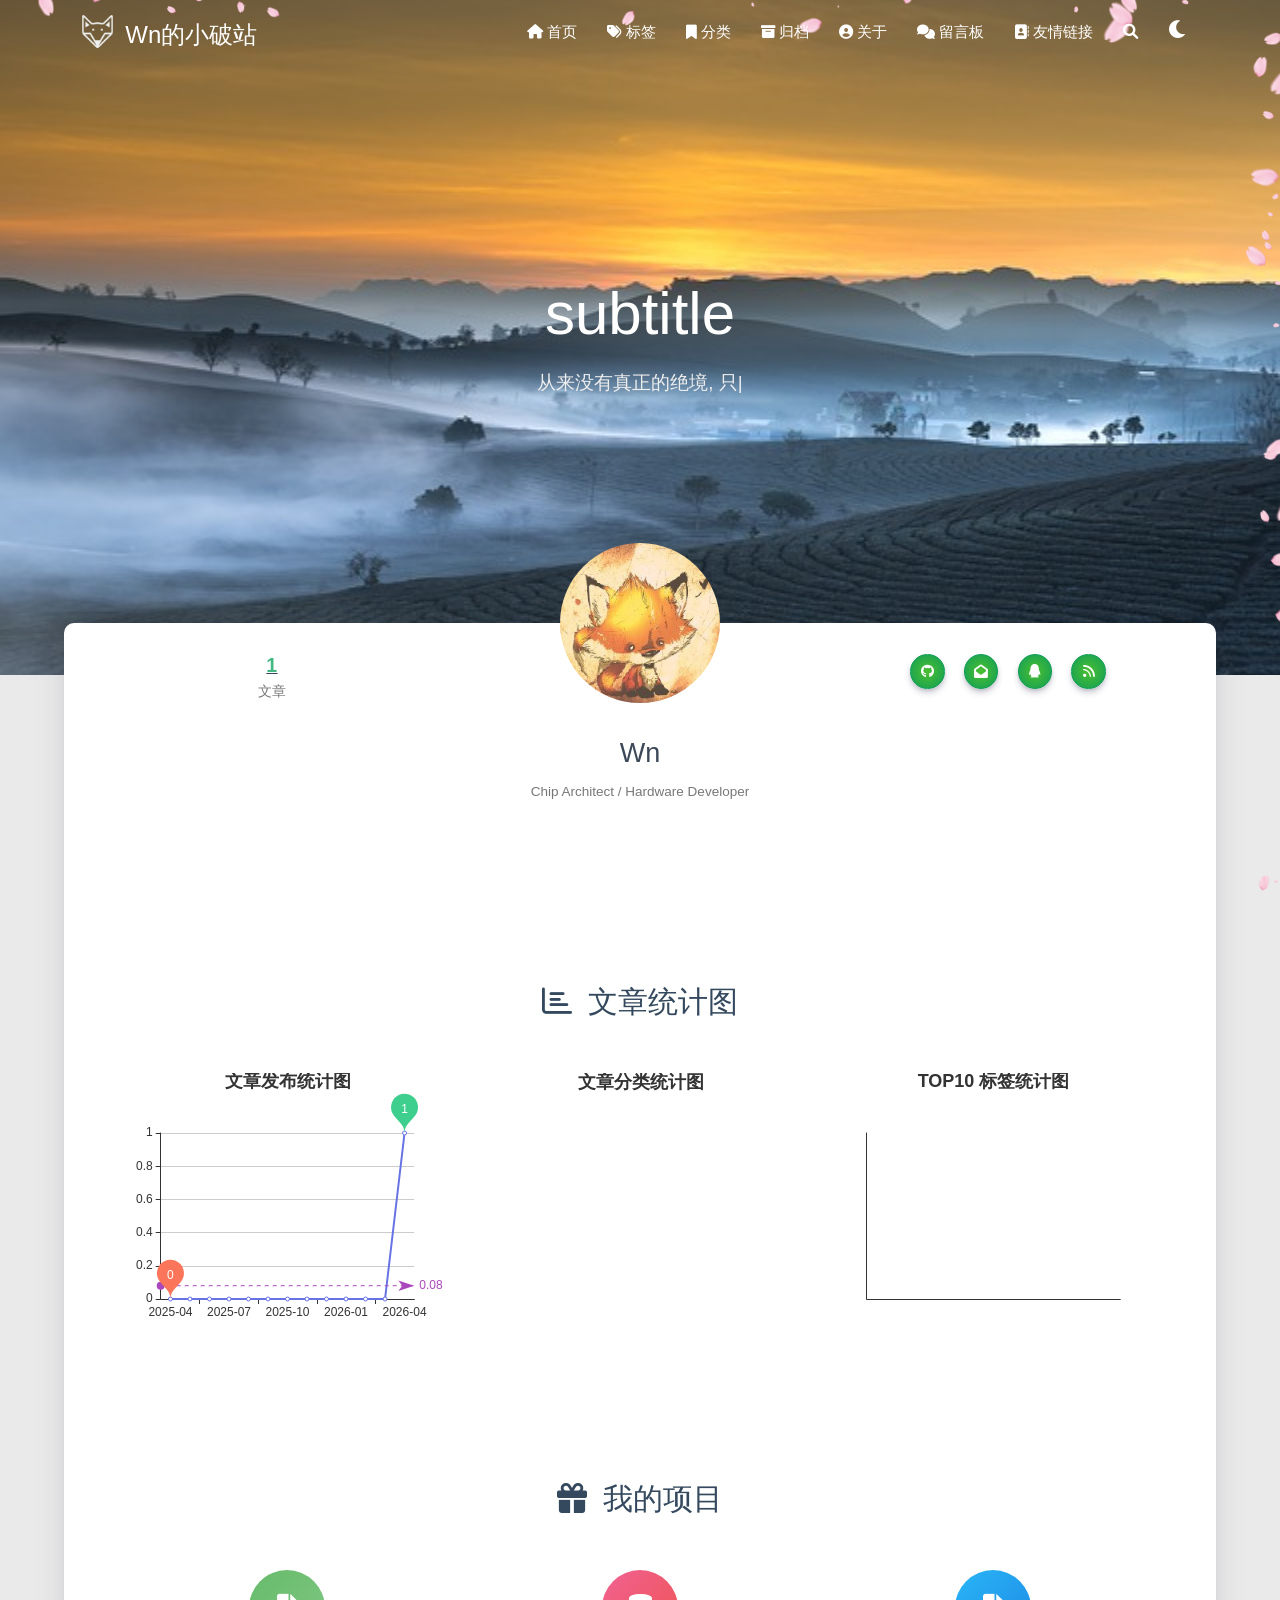
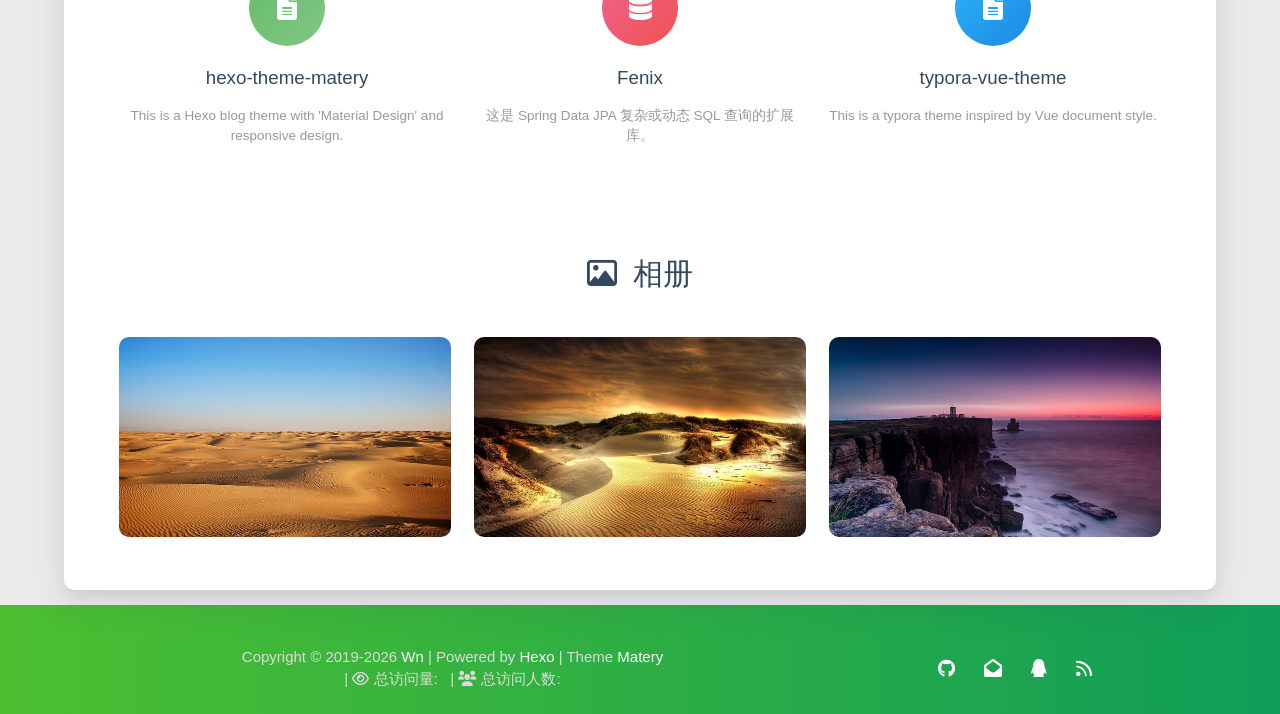
==== commit a742b83d: "Site updated: 2026-04-17 19:13:03" ====
--- a/about/index.html
+++ b/about/index.html
@@ -44,8 +44,6 @@
 
 
 
-    
-        <link rel="stylesheet" type="text/css" href="/css/reward.css">
     
 
 
@@ -434,16 +432,16 @@
 
                                 </div>
                                 <div class="title">Wn</div>
-                                <div class="career">Software Engineer</div>
+                                <div class="career">Chip Architect / Hardware Developer</div>
                                 <div class="social-link hide-on-large-only" data-aos="zoom-in-left">
                                     
-    <a href="https://github.com/blinkfox" class="tooltipped" target="_blank" data-tooltip="访问我的GitHub" data-position="top" data-delay="50">
+    <a href="https://github.com/wei041025" class="tooltipped" target="_blank" data-tooltip="访问我的GitHub" data-position="top" data-delay="50">
         <i class="fab fa-github"></i>
     </a>
 
 
 
-    <a href="mailto:1181062873@qq.com" class="tooltipped" target="_blank" data-tooltip="邮件联系我" data-position="top" data-delay="50">
+    <a href="mailto:3117782672@qq.com" class="tooltipped" target="_blank" data-tooltip="邮件联系我" data-position="top" data-delay="50">
         <i class="fas fa-envelope-open"></i>
     </a>
 
@@ -453,7 +451,7 @@
 
 
 
-    <a href="tencent://AddContact/?fromId=50&fromSubId=1&subcmd=all&uin=1181062873" class="tooltipped" target="_blank" data-tooltip="QQ联系我: 1181062873" data-position="top" data-delay="50">
+    <a href="tencent://AddContact/?fromId=50&fromSubId=1&subcmd=all&uin=3117782672" class="tooltipped" target="_blank" data-tooltip="QQ联系我: 3117782672" data-position="top" data-delay="50">
         <i class="fab fa-qq"></i>
     </a>
 
@@ -475,13 +473,13 @@
                     <div class="col l4 hide-on-med-and-down" data-aos="zoom-in-left">
                         <div class="social-link">
                             
-    <a href="https://github.com/blinkfox" class="tooltipped" target="_blank" data-tooltip="访问我的GitHub" data-position="top" data-delay="50">
+    <a href="https://github.com/wei041025" class="tooltipped" target="_blank" data-tooltip="访问我的GitHub" data-position="top" data-delay="50">
         <i class="fab fa-github"></i>
     </a>
 
 
 
-    <a href="mailto:1181062873@qq.com" class="tooltipped" target="_blank" data-tooltip="邮件联系我" data-position="top" data-delay="50">
+    <a href="mailto:3117782672@qq.com" class="tooltipped" target="_blank" data-tooltip="邮件联系我" data-position="top" data-delay="50">
         <i class="fas fa-envelope-open"></i>
     </a>
 
@@ -491,7 +489,7 @@
 
 
 
-    <a href="tencent://AddContact/?fromId=50&fromSubId=1&subcmd=all&uin=1181062873" class="tooltipped" target="_blank" data-tooltip="QQ联系我: 1181062873" data-position="top" data-delay="50">
+    <a href="tencent://AddContact/?fromId=50&fromSubId=1&subcmd=all&uin=3117782672" class="tooltipped" target="_blank" data-tooltip="QQ联系我: 3117782672" data-position="top" data-delay="50">
         <i class="fab fa-qq"></i>
     </a>
 
@@ -510,7 +508,7 @@
                     </div>
                 </div>
 
-                <div class="introduction center-align" data-aos="fade-up">If you wish to succeed, you should use persistence as your good friend, experience as your reference, prudence as your brother and hope as your sentry.</div>
+                <div class="introduction center-align" data-aos="fade-up">An XDUer deeply passionate about shaping the future through chip architecture and hardware design.</div>
 
                 <style type="text/css">
     #posts-chart,
@@ -735,97 +733,6 @@
                 
 
                 
-                
-<div class="my-skills">
-    <div class="title center-align" data-aos="zoom-in-up">
-        <i class="fas fa-wrench"></i>&nbsp;&nbsp;我的技能
-    </div>
-    <div class="row">
-        
-        
-        
-        <div class="col s12 m6 l6" data-aos="fade-up">
-            <div class="skillbar">
-                <div class="skillbar-title"
-                     style="background: linear-gradient(to right, #FF0066 0%, #FF00CC 100%); width: 85%">
-                    <span>Java</span>
-                </div>
-                <div class="skill-bar-percent">85%</div>
-            </div>
-        </div>
-        
-        
-        <div class="col s12 m6 l6" data-aos="fade-up">
-            <div class="skillbar">
-                <div class="skillbar-title"
-                     style="background: linear-gradient(to right, #9900FF 0%, #CC66FF 100%); width: 80%">
-                    <span>JavaScript</span>
-                </div>
-                <div class="skill-bar-percent">80%</div>
-            </div>
-        </div>
-        
-        
-        <div class="col s12 m6 l6" data-aos="fade-up">
-            <div class="skillbar">
-                <div class="skillbar-title"
-                     style="background: linear-gradient(to right, #2196F3 0%, #42A5F5 100%); width: 80%">
-                    <span>HTML5</span>
-                </div>
-                <div class="skill-bar-percent">80%</div>
-            </div>
-        </div>
-        
-        
-        <div class="col s12 m6 l6" data-aos="fade-up">
-            <div class="skillbar">
-                <div class="skillbar-title"
-                     style="background: linear-gradient(to right, #00BCD4 0%, #80DEEA 100%); width: 70%">
-                    <span>CSS</span>
-                </div>
-                <div class="skill-bar-percent">70%</div>
-            </div>
-        </div>
-        
-        
-        <div class="col s12 m6 l6" data-aos="fade-up">
-            <div class="skillbar">
-                <div class="skillbar-title"
-                     style="background: linear-gradient(to right, #4CAF50 0%, #81C784 100%); width: 90%">
-                    <span>SQL</span>
-                </div>
-                <div class="skill-bar-percent">90%</div>
-            </div>
-        </div>
-        
-        
-        <div class="col s12 m6 l6" data-aos="fade-up">
-            <div class="skillbar">
-                <div class="skillbar-title"
-                     style="background: linear-gradient(to right, #FFEB3B 0%, #FFF176 100%); width: 75%">
-                    <span>程序设计</span>
-                </div>
-                <div class="skill-bar-percent">75%</div>
-            </div>
-        </div>
-        
-        
-    </div>
-
-    
-
-    
-    <div class="other-skills chip-container" data-aos="zoom-in-up">
-        <div class="sub-title center-align"><i class="fa fa-book"></i>&nbsp;&nbsp;其他技能</div>
-        <div class="tag-chips center-align">
-            
-        </div>
-    </div>
-    
-
-</div>
-
-                
 
                 
                 
@@ -973,13 +880,13 @@
             
         </div>
         <div class="col s12 m4 l4 social-link social-statis">
-    <a href="https://github.com/blinkfox" class="tooltipped" target="_blank" data-tooltip="访问我的GitHub" data-position="top" data-delay="50">
+    <a href="https://github.com/wei041025" class="tooltipped" target="_blank" data-tooltip="访问我的GitHub" data-position="top" data-delay="50">
         <i class="fab fa-github"></i>
     </a>
 
 
 
-    <a href="mailto:1181062873@qq.com" class="tooltipped" target="_blank" data-tooltip="邮件联系我" data-position="top" data-delay="50">
+    <a href="mailto:3117782672@qq.com" class="tooltipped" target="_blank" data-tooltip="邮件联系我" data-position="top" data-delay="50">
         <i class="fas fa-envelope-open"></i>
     </a>
 
@@ -989,7 +896,7 @@
 
 
 
-    <a href="tencent://AddContact/?fromId=50&fromSubId=1&subcmd=all&uin=1181062873" class="tooltipped" target="_blank" data-tooltip="QQ联系我: 1181062873" data-position="top" data-delay="50">
+    <a href="tencent://AddContact/?fromId=50&fromSubId=1&subcmd=all&uin=3117782672" class="tooltipped" target="_blank" data-tooltip="QQ联系我: 3117782672" data-position="top" data-delay="50">
         <i class="fab fa-qq"></i>
     </a>
 
@@ -1158,6 +1065,15 @@
     
     
     
+        
+        <script type="text/javascript">
+            // 只在桌面版网页启用特效
+            var windowWidth = $(window).width();
+            if (windowWidth > 768) {
+                document.write('<script type="text/javascript" src="/libs/others/sakura.js"><\/script>');
+            }
+        </script>
+    
 
     <!-- 雪花特效 -->
     
